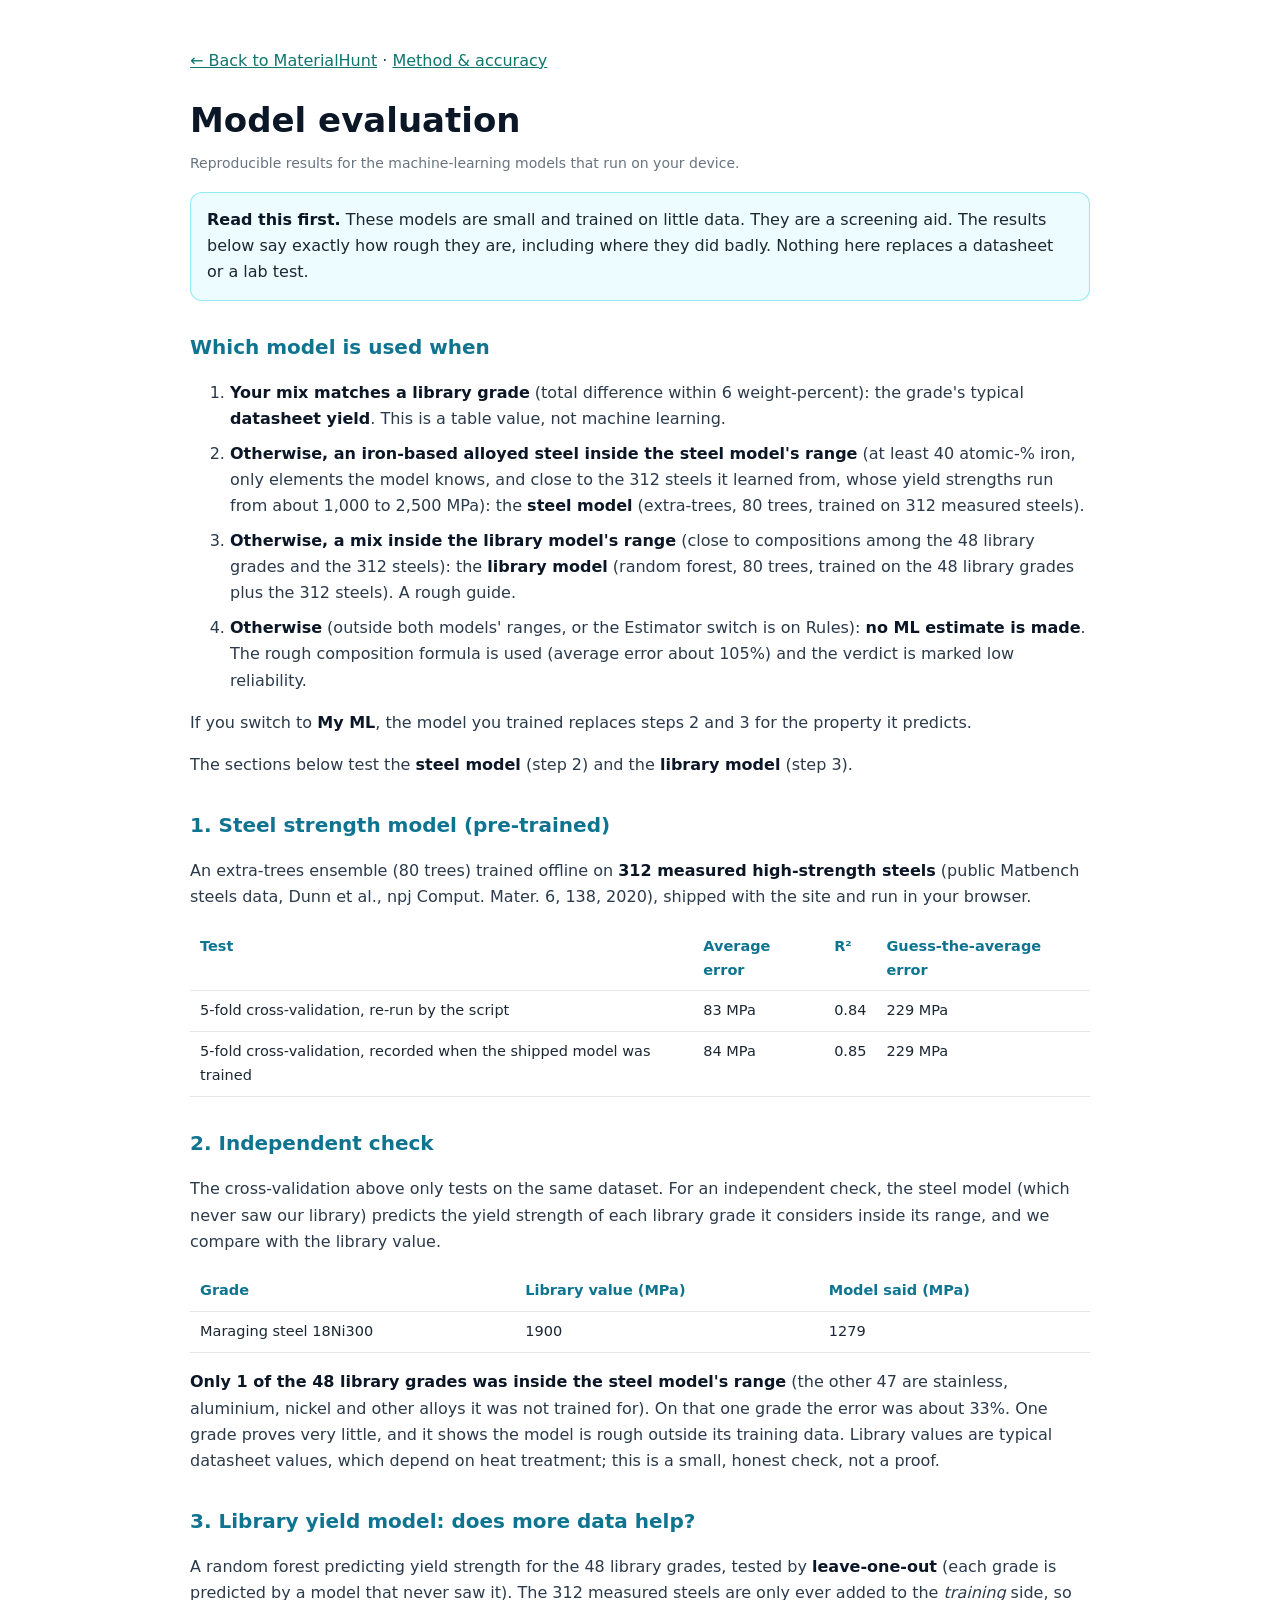
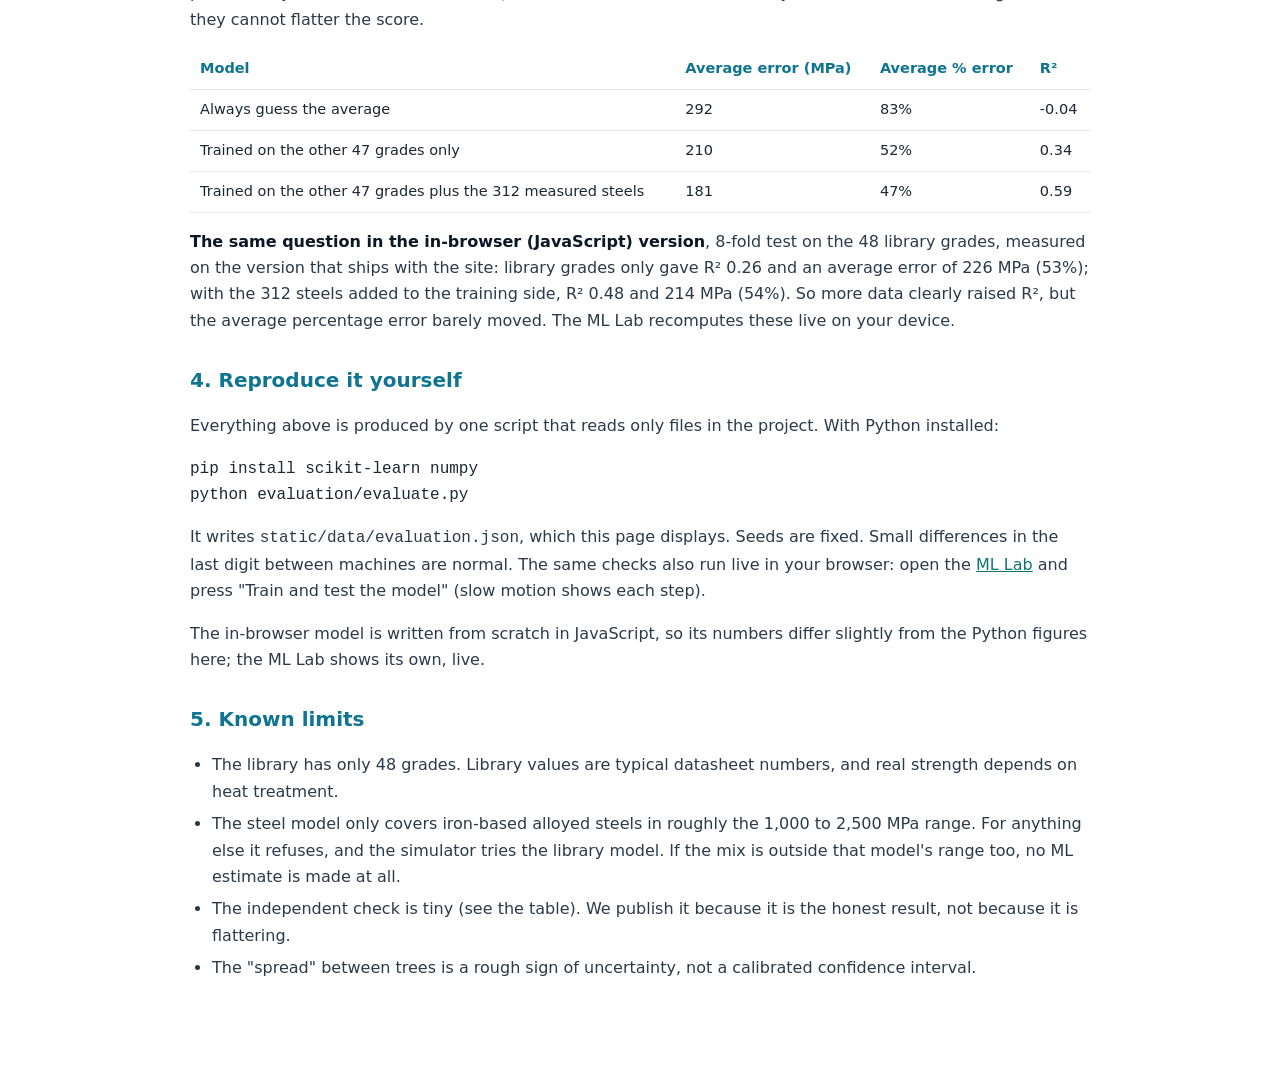
==== static/evaluation.html @ 4e7e16d3 "Models refuse outside their range, verdict shows its reliability, one model-map description everywhe" ====
<!DOCTYPE html>
<html lang="en">
<head>
  <meta charset="UTF-8" />
  <meta name="viewport" content="width=device-width, initial-scale=1.0" />
  <title>Model evaluation — MaterialHunt</title>
  <meta name="description" content="Reproducible test results for MaterialHunt's machine-learning models, including an independent check and the limits." />
  <link rel="canonical" href="https://materialhunt-2026.web.app/evaluation.html" />
  <link rel="icon" href="favicon.svg" type="image/svg+xml" />
  <link rel="stylesheet" href="legal.css" />
</head>
<body>
  <main class="legal wide">
    <p><a href="/">← Back to MaterialHunt</a> · <a href="how-it-works.html">Method &amp; accuracy</a></p>
    <h1>Model evaluation</h1>
    <p class="updated">Reproducible results for the machine-learning models that run on your device.</p>

    <div class="callout"><strong>Read this first.</strong> These models are small and trained on little data. They are a screening aid. The results below say exactly how rough they are, including where they did badly. Nothing here replaces a datasheet or a lab test.</div>

    <h2>Which model is used when</h2>
    <ol class="model-map">
      <li><strong>Your mix matches a library grade</strong> (total difference within 6 weight-percent): the grade's typical <strong>datasheet yield</strong>. This is a table value, not machine learning.</li>
      <li><strong>Otherwise, an iron-based alloyed steel inside the steel model's range</strong> (at least 40 atomic-% iron, only elements the model knows, and close to the 312 steels it learned from, whose yield strengths run from about 1,000 to 2,500 MPa): the <strong>steel model</strong> (extra-trees, 80 trees, trained on 312 measured steels).</li>
      <li><strong>Otherwise, a mix inside the library model's range</strong> (close to compositions among the 48 library grades and the 312 steels): the <strong>library model</strong> (random forest, 80 trees, trained on the 48 library grades plus the 312 steels). A rough guide.</li>
      <li><strong>Otherwise</strong> (outside both models' ranges, or the Estimator switch is on Rules): <strong>no ML estimate is made</strong>. The rough composition formula is used (average error about 105%) and the verdict is marked low reliability.</li>
    </ol>
    <p>If you switch to <strong>My ML</strong>, the model you trained replaces steps 2 and 3 for the property it predicts.</p>
    <p>The sections below test the <strong>steel model</strong> (step 2) and the <strong>library model</strong> (step 3).</p>

    <h2>1. Steel strength model (pre-trained)</h2>
    <p>An extra-trees ensemble (80 trees) trained offline on <strong>312 measured high-strength steels</strong> (public Matbench steels data, Dunn et al., npj Comput. Mater. 6, 138, 2020), shipped with the site and run in your browser.</p>
    <table id="steelTable"><thead><tr><th>Test</th><th>Average error</th><th>R²</th><th>Guess-the-average error</th></tr></thead><tbody><tr><td colspan="4">Loading…</td></tr></tbody></table>

    <h2>2. Independent check</h2>
    <p>The cross-validation above only tests on the same dataset. For an independent check, the steel model (which never saw our library) predicts the yield strength of each library grade it considers inside its range, and we compare with the library value.</p>
    <table id="indTable"><thead><tr><th>Grade</th><th>Library value (MPa)</th><th>Model said (MPa)</th></tr></thead><tbody><tr><td colspan="3">Loading…</td></tr></tbody></table>
    <p id="indNote"></p>

    <h2>3. Library yield model: does more data help?</h2>
    <p>A random forest predicting yield strength for the 48 library grades, tested by <strong>leave-one-out</strong> (each grade is predicted by a model that never saw it). The 312 measured steels are only ever added to the <em>training</em> side, so they cannot flatter the score.</p>
    <table id="libTable"><thead><tr><th>Model</th><th>Average error (MPa)</th><th>Average % error</th><th>R²</th></tr></thead><tbody><tr><td colspan="4">Loading…</td></tr></tbody></table>

    <p><strong>The same question in the in-browser (JavaScript) version</strong>, 8-fold test on the 48 library grades, measured on the version that ships with the site: library grades only gave R² 0.26 and an average error of 226 MPa (53%); with the 312 steels added to the training side, R² 0.48 and 214 MPa (54%). So more data clearly raised R², but the average percentage error barely moved. The ML Lab recomputes these live on your device.</p>

    <h2>4. Reproduce it yourself</h2>
    <p>Everything above is produced by one script that reads only files in the project. With Python installed:</p>
    <pre>pip install scikit-learn numpy
python evaluation/evaluate.py</pre>
    <p>It writes <code>static/data/evaluation.json</code>, which this page displays. Seeds are fixed. Small differences in the last digit between machines are normal. The same checks also run live in your browser: open the <a href="/" data-view-link="ml">ML Lab</a> and press "Train and test the model" (slow motion shows each step).</p>
    <p>The in-browser model is written from scratch in JavaScript, so its numbers differ slightly from the Python figures here; the ML Lab shows its own, live.</p>

    <h2>5. Known limits</h2>
    <ul>
      <li>The library has only 48 grades. Library values are typical datasheet numbers, and real strength depends on heat treatment.</li>
      <li>The steel model only covers iron-based alloyed steels in roughly the 1,000 to 2,500 MPa range. For anything else it refuses, and the simulator tries the library model. If the mix is outside that model's range too, no ML estimate is made at all.</li>
      <li>The independent check is tiny (see the table). We publish it because it is the honest result, not because it is flattering.</li>
      <li>The "spread" between trees is a rough sign of uncertainty, not a calibrated confidence interval.</li>
    </ul>
  </main>
  <script src="legal.js"></script>
  <script>
    (function () {
      var f = function (v, d) { return v === null || v === undefined ? 'n/a' : Number(v).toFixed(d === undefined ? 0 : d); };
      var esc = function (t) { return String(t).replace(/[&<>"']/g, function (c) { return { '&': '&amp;', '<': '&lt;', '>': '&gt;', '"': '&quot;', "'": '&#39;' }[c]; }); };
      fetch('data/evaluation.json').then(function (r) { return r.json(); }).then(function (d) {
        var s = d.steel_cv, sh = d.steel_cv_shipped;
        document.querySelector('#steelTable tbody').innerHTML =
          '<tr><td>5-fold cross-validation, re-run by the script</td><td>' + f(s.mae) + ' MPa</td><td>' + f(s.r2, 2) + '</td><td>' + f(s.baseline_mae) + ' MPa</td></tr>' +
          '<tr><td>5-fold cross-validation, recorded when the shipped model was trained</td><td>' + f(sh.mae) + ' MPa</td><td>' + f(sh.r2, 2) + '</td><td>' + f(sh.baseline_mae) + ' MPa</td></tr>';
        var ind = d.independent_steel_on_library;
        document.querySelector('#indTable tbody').innerHTML = ind.grades.length
          ? ind.grades.map(function (g) { return '<tr><td>' + esc(g.name) + '</td><td>' + f(g.library_yield) + '</td><td>' + f(g.predicted) + '</td></tr>'; }).join('')
          : '<tr><td colspan="3">No library grade was inside the model\'s range.</td></tr>';
        document.getElementById('indNote').innerHTML = '<strong>Only ' + ind.n_tested + ' of the ' + d.library_grades + ' library grades was inside the steel model\'s range</strong> (the other ' + ind.n_outside_range + ' are stainless, aluminium, nickel and other alloys it was not trained for). ' +
          (ind.grades.length ? 'On that one grade the error was about ' + f(ind.mape) + '%. One grade proves very little, and it shows the model is rough outside its training data. ' : '') + esc(ind.note);
        var L = d.library_loo, row = function (n, m) { return '<tr><td>' + n + '</td><td>' + f(m.mae) + '</td><td>' + f(m.mape) + '%</td><td>' + f(m.r2, 2) + '</td></tr>'; };
        document.querySelector('#libTable tbody').innerHTML = row('Always guess the average', L.guess_the_average) + row('Trained on the other 47 grades only', L.trained_on_47_grades) + row('Trained on the other 47 grades plus the 312 measured steels', L.trained_on_47_grades_plus_312_steels);
      }).catch(function () {
        document.querySelector('main').insertAdjacentHTML('beforeend', '<p><strong>The results file could not be loaded.</strong> Run the script above to generate it.</p>');
      });
    })();
  </script>
</body>
</html>
---- static/legal.css ----
:root { color-scheme: dark light; }
body { margin: 0; background: #070b14; color: #dbe5f2; font: 16px/1.65 system-ui, -apple-system, "Segoe UI", Roboto, sans-serif; }
.legal { max-width: 760px; margin: 0 auto; padding: 32px 20px 80px; }
.legal h1 { font-size: 34px; margin: 18px 0 4px; color: #fff; }
.legal h2 { font-size: 20px; margin: 30px 0 8px; color: #67e8f9; }
.legal p, .legal li { color: #c3d0e2; }
.legal ul { padding-left: 22px; }
.legal li { margin: 6px 0; }
.legal a { color: #38e8c6; }
.legal strong { color: #fff; }
.updated { opacity: .7; font-size: 14px; margin-top: 0; }
@media (prefers-color-scheme: light) {
  body { background: #fff; color: #1c2733; }
  .legal h1, .legal strong { color: #0b1626; }
  .legal h2 { color: #0e7490; }
  .legal p, .legal li { color: #2b3a4b; }
  .legal a { color: #0f766e; }
}
.legal.wide { max-width: 900px; }
.legal h3 { font-size: 17px; margin: 22px 0 6px; color: #fff; }
.legal table { width: 100%; border-collapse: collapse; margin: 10px 0 14px; font-size: 14.5px; }
.legal th, .legal td { text-align: left; padding: 8px 10px; border-bottom: 1px solid rgba(148,163,184,.25); vertical-align: top; }
.legal th { color: #67e8f9; font-weight: 600; }
.callout { border: 1px solid rgba(34,211,238,.45); background: rgba(34,211,238,.08); border-radius: 12px; padding: 14px 16px; margin: 16px 0; }
@media (max-width: 640px) { .legal table { display: block; overflow-x: auto; } }
@media (prefers-color-scheme: light) { .legal h3 { color: #0b1626; } .legal th { color: #0e7490; } }
.model-map li { margin: 8px 0; }
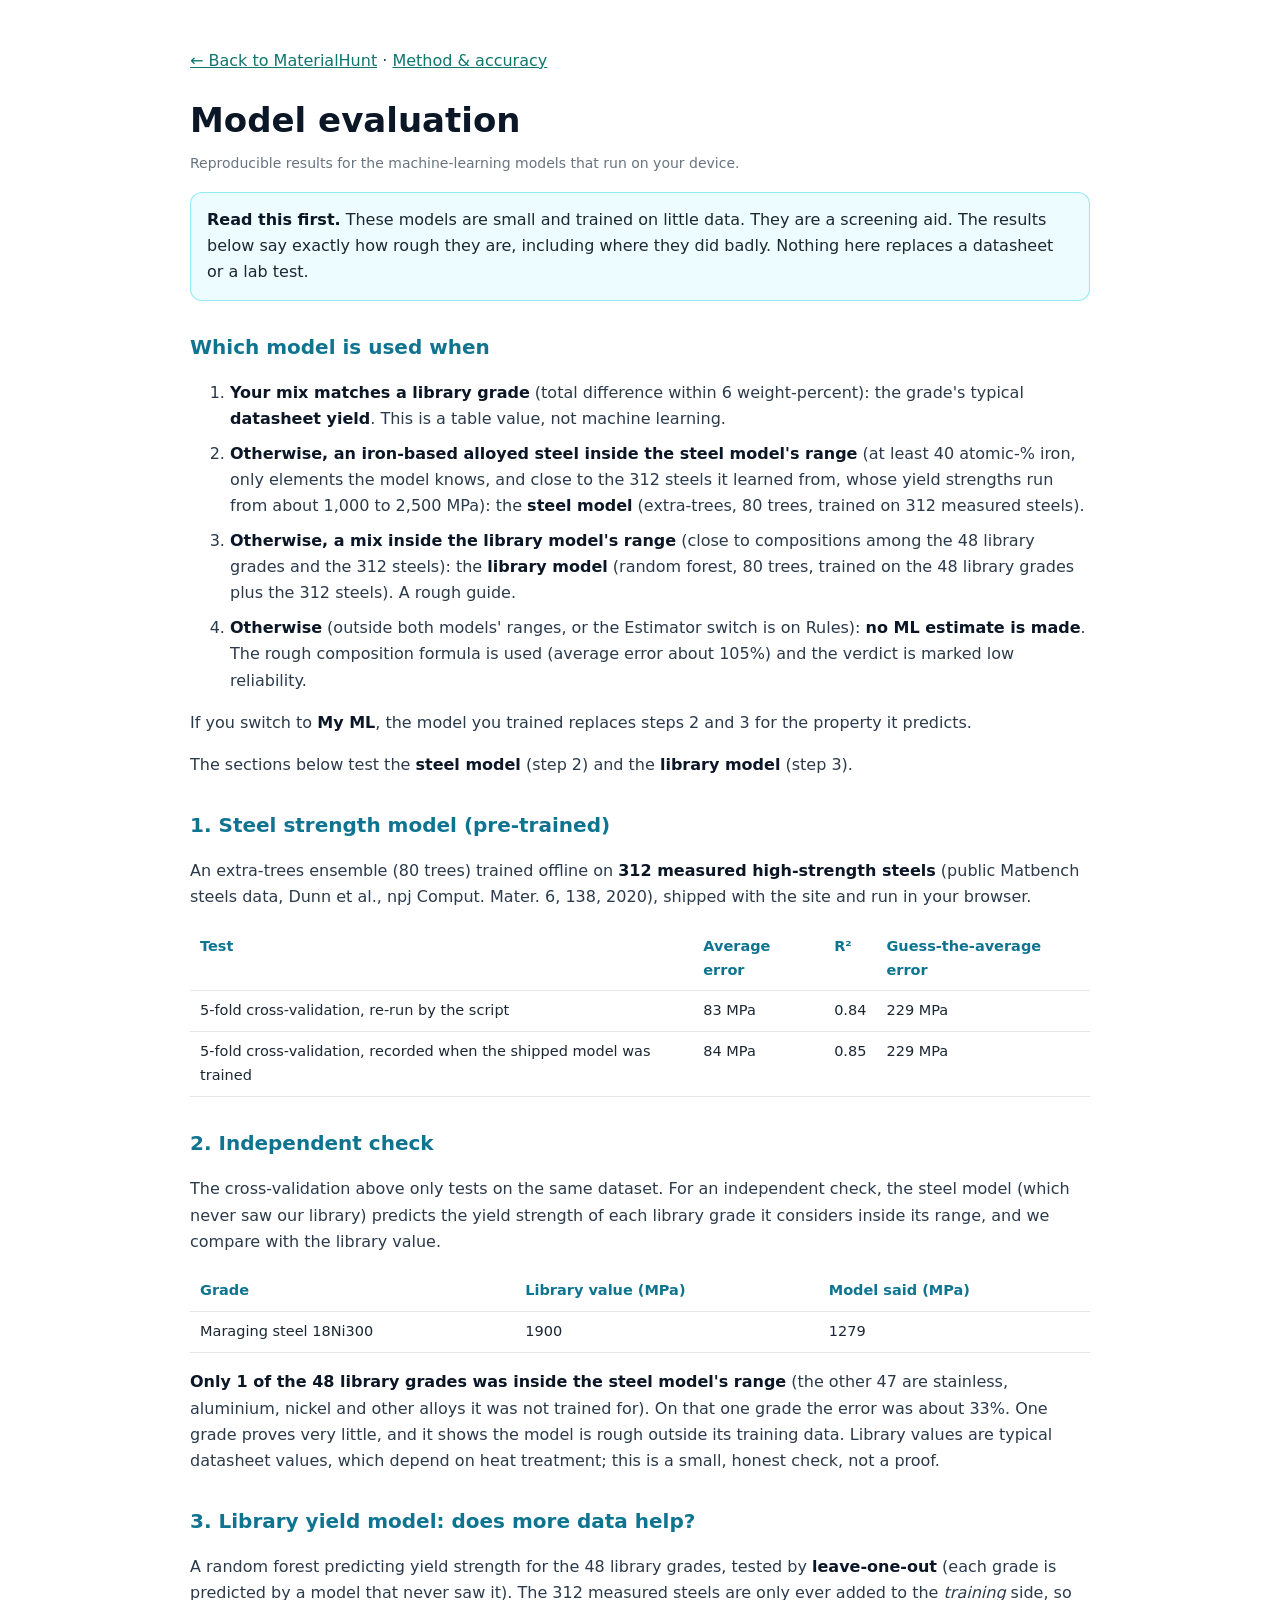
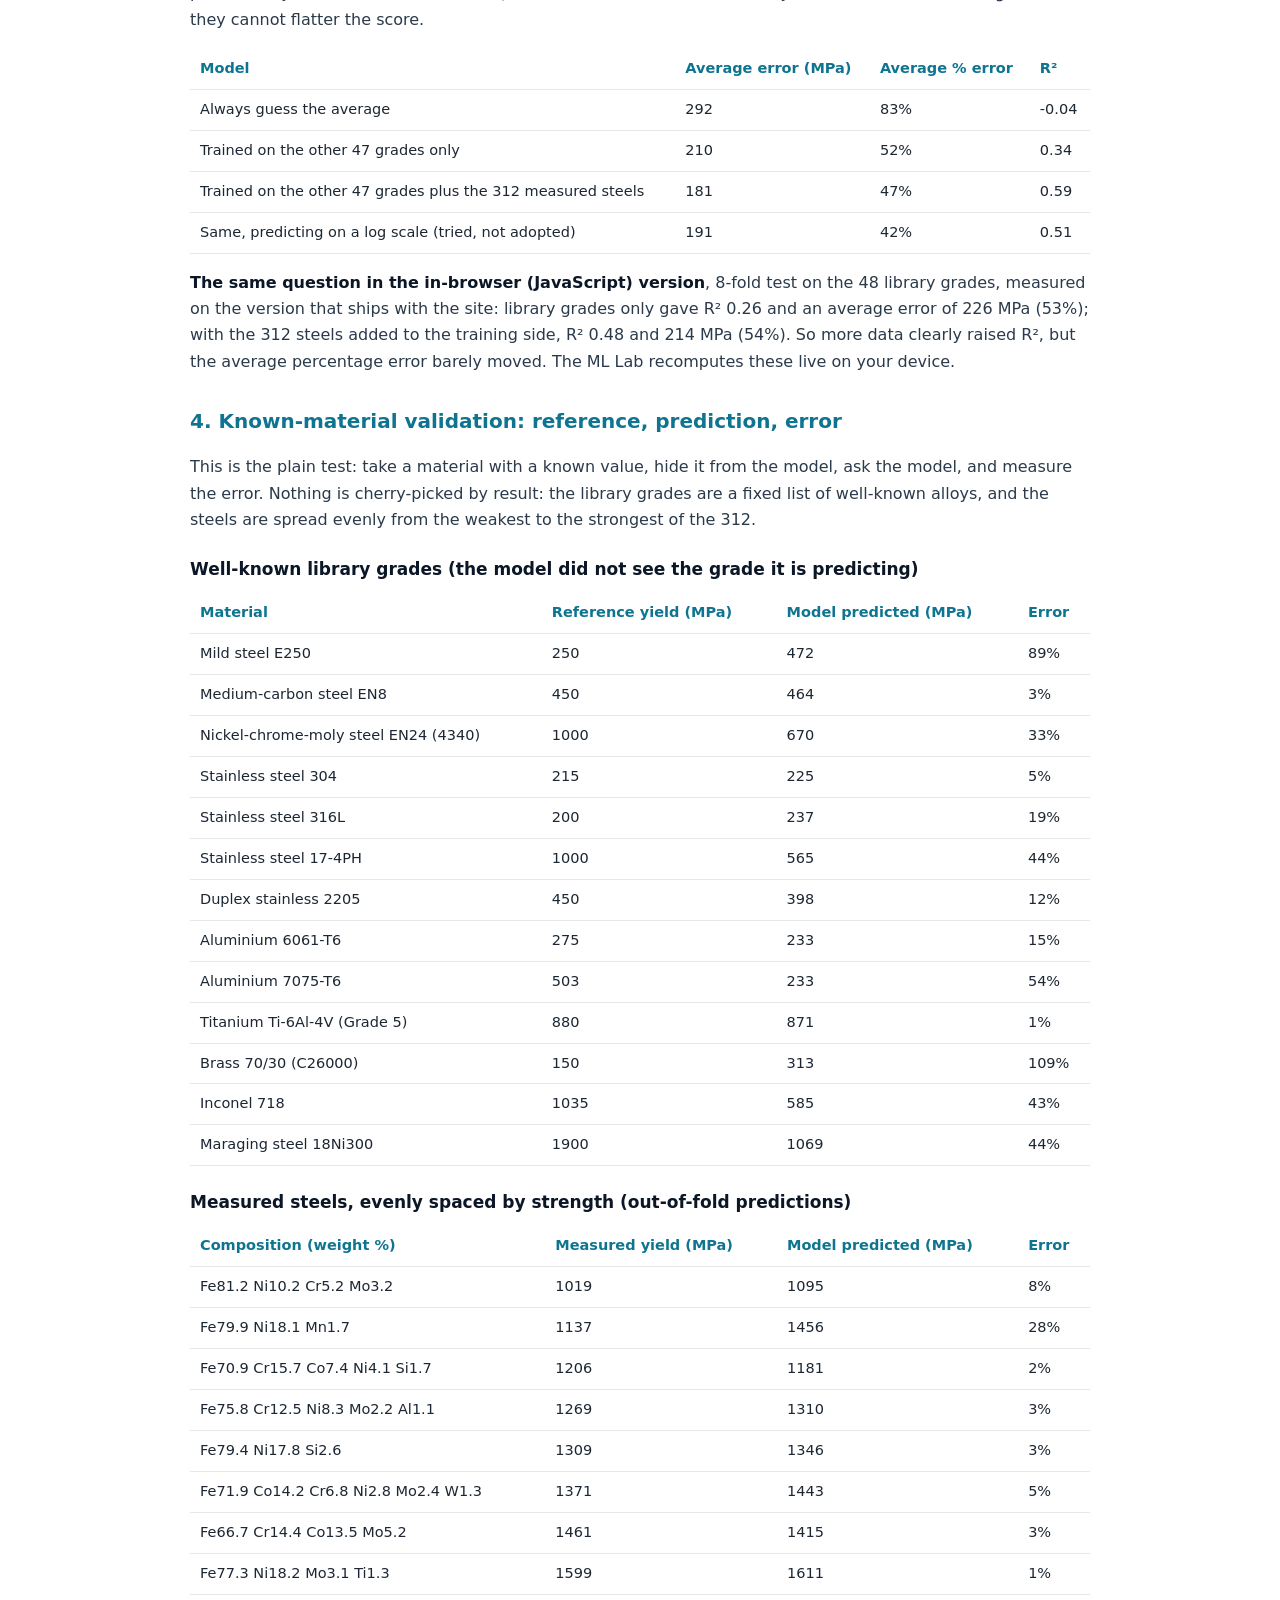
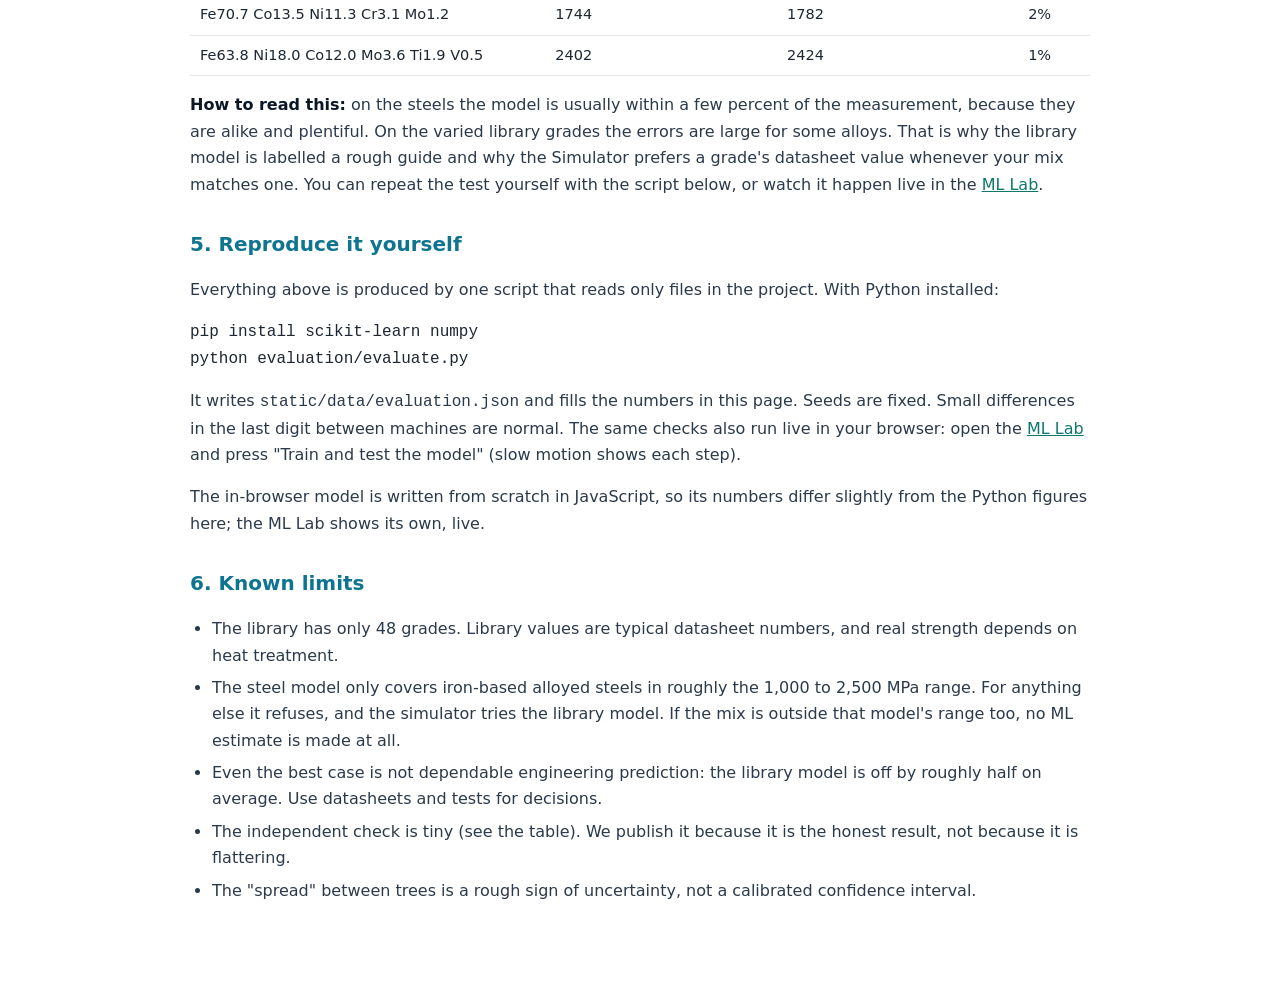
==== commit dbee27cc: "Static evaluation tables with known-material validation, no ? placeholders, machine-bracket challeng" ====
--- a/static/evaluation.html
+++ b/static/evaluation.html
@@ -29,56 +29,43 @@
 
     <h2>1. Steel strength model (pre-trained)</h2>
     <p>An extra-trees ensemble (80 trees) trained offline on <strong>312 measured high-strength steels</strong> (public Matbench steels data, Dunn et al., npj Comput. Mater. 6, 138, 2020), shipped with the site and run in your browser.</p>
-    <table id="steelTable"><thead><tr><th>Test</th><th>Average error</th><th>R²</th><th>Guess-the-average error</th></tr></thead><tbody><tr><td colspan="4">Loading…</td></tr></tbody></table>
+    <table id="steelTable"><thead><tr><th>Test</th><th>Average error</th><th>R²</th><th>Guess-the-average error</th></tr></thead><tbody><!--EVAL:steel--><tr><td>5-fold cross-validation, re-run by the script</td><td>83 MPa</td><td>0.84</td><td>229 MPa</td></tr><tr><td>5-fold cross-validation, recorded when the shipped model was trained</td><td>84 MPa</td><td>0.85</td><td>229 MPa</td></tr><!--/EVAL:steel--></tbody></table>
 
     <h2>2. Independent check</h2>
     <p>The cross-validation above only tests on the same dataset. For an independent check, the steel model (which never saw our library) predicts the yield strength of each library grade it considers inside its range, and we compare with the library value.</p>
-    <table id="indTable"><thead><tr><th>Grade</th><th>Library value (MPa)</th><th>Model said (MPa)</th></tr></thead><tbody><tr><td colspan="3">Loading…</td></tr></tbody></table>
-    <p id="indNote"></p>
+    <table id="indTable"><thead><tr><th>Grade</th><th>Library value (MPa)</th><th>Model said (MPa)</th></tr></thead><tbody><!--EVAL:ind--><tr><td>Maraging steel 18Ni300</td><td>1900</td><td>1279</td></tr><!--/EVAL:ind--></tbody></table>
+    <p><!--EVAL:indnote--><strong>Only 1 of the 48 library grades was inside the steel model's range</strong> (the other 47 are stainless, aluminium, nickel and other alloys it was not trained for). On that one grade the error was about 33%. One grade proves very little, and it shows the model is rough outside its training data. Library values are typical datasheet values, which depend on heat treatment; this is a small, honest check, not a proof.<!--/EVAL:indnote--></p>
 
     <h2>3. Library yield model: does more data help?</h2>
     <p>A random forest predicting yield strength for the 48 library grades, tested by <strong>leave-one-out</strong> (each grade is predicted by a model that never saw it). The 312 measured steels are only ever added to the <em>training</em> side, so they cannot flatter the score.</p>
-    <table id="libTable"><thead><tr><th>Model</th><th>Average error (MPa)</th><th>Average % error</th><th>R²</th></tr></thead><tbody><tr><td colspan="4">Loading…</td></tr></tbody></table>
+    <table id="libTable"><thead><tr><th>Model</th><th>Average error (MPa)</th><th>Average % error</th><th>R²</th></tr></thead><tbody><!--EVAL:lib--><tr><td>Always guess the average</td><td>292</td><td>83%</td><td>-0.04</td></tr><tr><td>Trained on the other 47 grades only</td><td>210</td><td>52%</td><td>0.34</td></tr><tr><td>Trained on the other 47 grades plus the 312 measured steels</td><td>181</td><td>47%</td><td>0.59</td></tr><tr><td>Same, predicting on a log scale (tried, not adopted)</td><td>191</td><td>42%</td><td>0.51</td></tr><!--/EVAL:lib--></tbody></table>
 
     <p><strong>The same question in the in-browser (JavaScript) version</strong>, 8-fold test on the 48 library grades, measured on the version that ships with the site: library grades only gave R² 0.26 and an average error of 226 MPa (53%); with the 312 steels added to the training side, R² 0.48 and 214 MPa (54%). So more data clearly raised R², but the average percentage error barely moved. The ML Lab recomputes these live on your device.</p>
 
-    <h2>4. Reproduce it yourself</h2>
+    <h2>4. Known-material validation: reference, prediction, error</h2>
+    <p>This is the plain test: take a material with a known value, hide it from the model, ask the model, and measure the error. Nothing is cherry-picked by result: the library grades are a fixed list of well-known alloys, and the steels are spread evenly from the weakest to the strongest of the 312.</p>
+    <h3>Well-known library grades (the model did not see the grade it is predicting)</h3>
+    <table><thead><tr><th>Material</th><th>Reference yield (MPa)</th><th>Model predicted (MPa)</th><th>Error</th></tr></thead><tbody><!--EVAL:vlib--><tr><td>Mild steel E250</td><td>250</td><td>472</td><td>89%</td></tr><tr><td>Medium-carbon steel EN8</td><td>450</td><td>464</td><td>3%</td></tr><tr><td>Nickel-chrome-moly steel EN24 (4340)</td><td>1000</td><td>670</td><td>33%</td></tr><tr><td>Stainless steel 304</td><td>215</td><td>225</td><td>5%</td></tr><tr><td>Stainless steel 316L</td><td>200</td><td>237</td><td>19%</td></tr><tr><td>Stainless steel 17-4PH</td><td>1000</td><td>565</td><td>44%</td></tr><tr><td>Duplex stainless 2205</td><td>450</td><td>398</td><td>12%</td></tr><tr><td>Aluminium 6061-T6</td><td>275</td><td>233</td><td>15%</td></tr><tr><td>Aluminium 7075-T6</td><td>503</td><td>233</td><td>54%</td></tr><tr><td>Titanium Ti-6Al-4V (Grade 5)</td><td>880</td><td>871</td><td>1%</td></tr><tr><td>Brass 70/30 (C26000)</td><td>150</td><td>313</td><td>109%</td></tr><tr><td>Inconel 718</td><td>1035</td><td>585</td><td>43%</td></tr><tr><td>Maraging steel 18Ni300</td><td>1900</td><td>1069</td><td>44%</td></tr><!--/EVAL:vlib--></tbody></table>
+    <h3>Measured steels, evenly spaced by strength (out-of-fold predictions)</h3>
+    <table><thead><tr><th>Composition (weight %)</th><th>Measured yield (MPa)</th><th>Model predicted (MPa)</th><th>Error</th></tr></thead><tbody><!--EVAL:vsteel--><tr><td>Fe81.2 Ni10.2 Cr5.2 Mo3.2</td><td>1019</td><td>1095</td><td>8%</td></tr><tr><td>Fe79.9 Ni18.1 Mn1.7</td><td>1137</td><td>1456</td><td>28%</td></tr><tr><td>Fe70.9 Cr15.7 Co7.4 Ni4.1 Si1.7</td><td>1206</td><td>1181</td><td>2%</td></tr><tr><td>Fe75.8 Cr12.5 Ni8.3 Mo2.2 Al1.1</td><td>1269</td><td>1310</td><td>3%</td></tr><tr><td>Fe79.4 Ni17.8 Si2.6</td><td>1309</td><td>1346</td><td>3%</td></tr><tr><td>Fe71.9 Co14.2 Cr6.8 Ni2.8 Mo2.4 W1.3</td><td>1371</td><td>1443</td><td>5%</td></tr><tr><td>Fe66.7 Cr14.4 Co13.5 Mo5.2</td><td>1461</td><td>1415</td><td>3%</td></tr><tr><td>Fe77.3 Ni18.2 Mo3.1 Ti1.3</td><td>1599</td><td>1611</td><td>1%</td></tr><tr><td>Fe70.7 Co13.5 Ni11.3 Cr3.1 Mo1.2</td><td>1744</td><td>1782</td><td>2%</td></tr><tr><td>Fe63.8 Ni18.0 Co12.0 Mo3.6 Ti1.9 V0.5</td><td>2402</td><td>2424</td><td>1%</td></tr><!--/EVAL:vsteel--></tbody></table>
+    <p><strong>How to read this:</strong> on the steels the model is usually within a few percent of the measurement, because they are alike and plentiful. On the varied library grades the errors are large for some alloys. That is why the library model is labelled a rough guide and why the Simulator prefers a grade's datasheet value whenever your mix matches one. You can repeat the test yourself with the script below, or watch it happen live in the <a href="/" data-view-link="ml">ML Lab</a>.</p>
+
+    <h2>5. Reproduce it yourself</h2>
     <p>Everything above is produced by one script that reads only files in the project. With Python installed:</p>
     <pre>pip install scikit-learn numpy
 python evaluation/evaluate.py</pre>
-    <p>It writes <code>static/data/evaluation.json</code>, which this page displays. Seeds are fixed. Small differences in the last digit between machines are normal. The same checks also run live in your browser: open the <a href="/" data-view-link="ml">ML Lab</a> and press "Train and test the model" (slow motion shows each step).</p>
+    <p>It writes <code>static/data/evaluation.json</code> and fills the numbers in this page. Seeds are fixed. Small differences in the last digit between machines are normal. The same checks also run live in your browser: open the <a href="/" data-view-link="ml">ML Lab</a> and press "Train and test the model" (slow motion shows each step).</p>
     <p>The in-browser model is written from scratch in JavaScript, so its numbers differ slightly from the Python figures here; the ML Lab shows its own, live.</p>
 
-    <h2>5. Known limits</h2>
+    <h2>6. Known limits</h2>
     <ul>
       <li>The library has only 48 grades. Library values are typical datasheet numbers, and real strength depends on heat treatment.</li>
       <li>The steel model only covers iron-based alloyed steels in roughly the 1,000 to 2,500 MPa range. For anything else it refuses, and the simulator tries the library model. If the mix is outside that model's range too, no ML estimate is made at all.</li>
+      <li>Even the best case is not dependable engineering prediction: the library model is off by roughly half on average. Use datasheets and tests for decisions.</li>
       <li>The independent check is tiny (see the table). We publish it because it is the honest result, not because it is flattering.</li>
       <li>The "spread" between trees is a rough sign of uncertainty, not a calibrated confidence interval.</li>
     </ul>
   </main>
   <script src="legal.js"></script>
-  <script>
-    (function () {
-      var f = function (v, d) { return v === null || v === undefined ? 'n/a' : Number(v).toFixed(d === undefined ? 0 : d); };
-      var esc = function (t) { return String(t).replace(/[&<>"']/g, function (c) { return { '&': '&amp;', '<': '&lt;', '>': '&gt;', '"': '&quot;', "'": '&#39;' }[c]; }); };
-      fetch('data/evaluation.json').then(function (r) { return r.json(); }).then(function (d) {
-        var s = d.steel_cv, sh = d.steel_cv_shipped;
-        document.querySelector('#steelTable tbody').innerHTML =
-          '<tr><td>5-fold cross-validation, re-run by the script</td><td>' + f(s.mae) + ' MPa</td><td>' + f(s.r2, 2) + '</td><td>' + f(s.baseline_mae) + ' MPa</td></tr>' +
-          '<tr><td>5-fold cross-validation, recorded when the shipped model was trained</td><td>' + f(sh.mae) + ' MPa</td><td>' + f(sh.r2, 2) + '</td><td>' + f(sh.baseline_mae) + ' MPa</td></tr>';
-        var ind = d.independent_steel_on_library;
-        document.querySelector('#indTable tbody').innerHTML = ind.grades.length
-          ? ind.grades.map(function (g) { return '<tr><td>' + esc(g.name) + '</td><td>' + f(g.library_yield) + '</td><td>' + f(g.predicted) + '</td></tr>'; }).join('')
-          : '<tr><td colspan="3">No library grade was inside the model\'s range.</td></tr>';
-        document.getElementById('indNote').innerHTML = '<strong>Only ' + ind.n_tested + ' of the ' + d.library_grades + ' library grades was inside the steel model\'s range</strong> (the other ' + ind.n_outside_range + ' are stainless, aluminium, nickel and other alloys it was not trained for). ' +
-          (ind.grades.length ? 'On that one grade the error was about ' + f(ind.mape) + '%. One grade proves very little, and it shows the model is rough outside its training data. ' : '') + esc(ind.note);
-        var L = d.library_loo, row = function (n, m) { return '<tr><td>' + n + '</td><td>' + f(m.mae) + '</td><td>' + f(m.mape) + '%</td><td>' + f(m.r2, 2) + '</td></tr>'; };
-        document.querySelector('#libTable tbody').innerHTML = row('Always guess the average', L.guess_the_average) + row('Trained on the other 47 grades only', L.trained_on_47_grades) + row('Trained on the other 47 grades plus the 312 measured steels', L.trained_on_47_grades_plus_312_steels);
-      }).catch(function () {
-        document.querySelector('main').insertAdjacentHTML('beforeend', '<p><strong>The results file could not be loaded.</strong> Run the script above to generate it.</p>');
-      });
-    })();
-  </script>
 </body>
 </html>
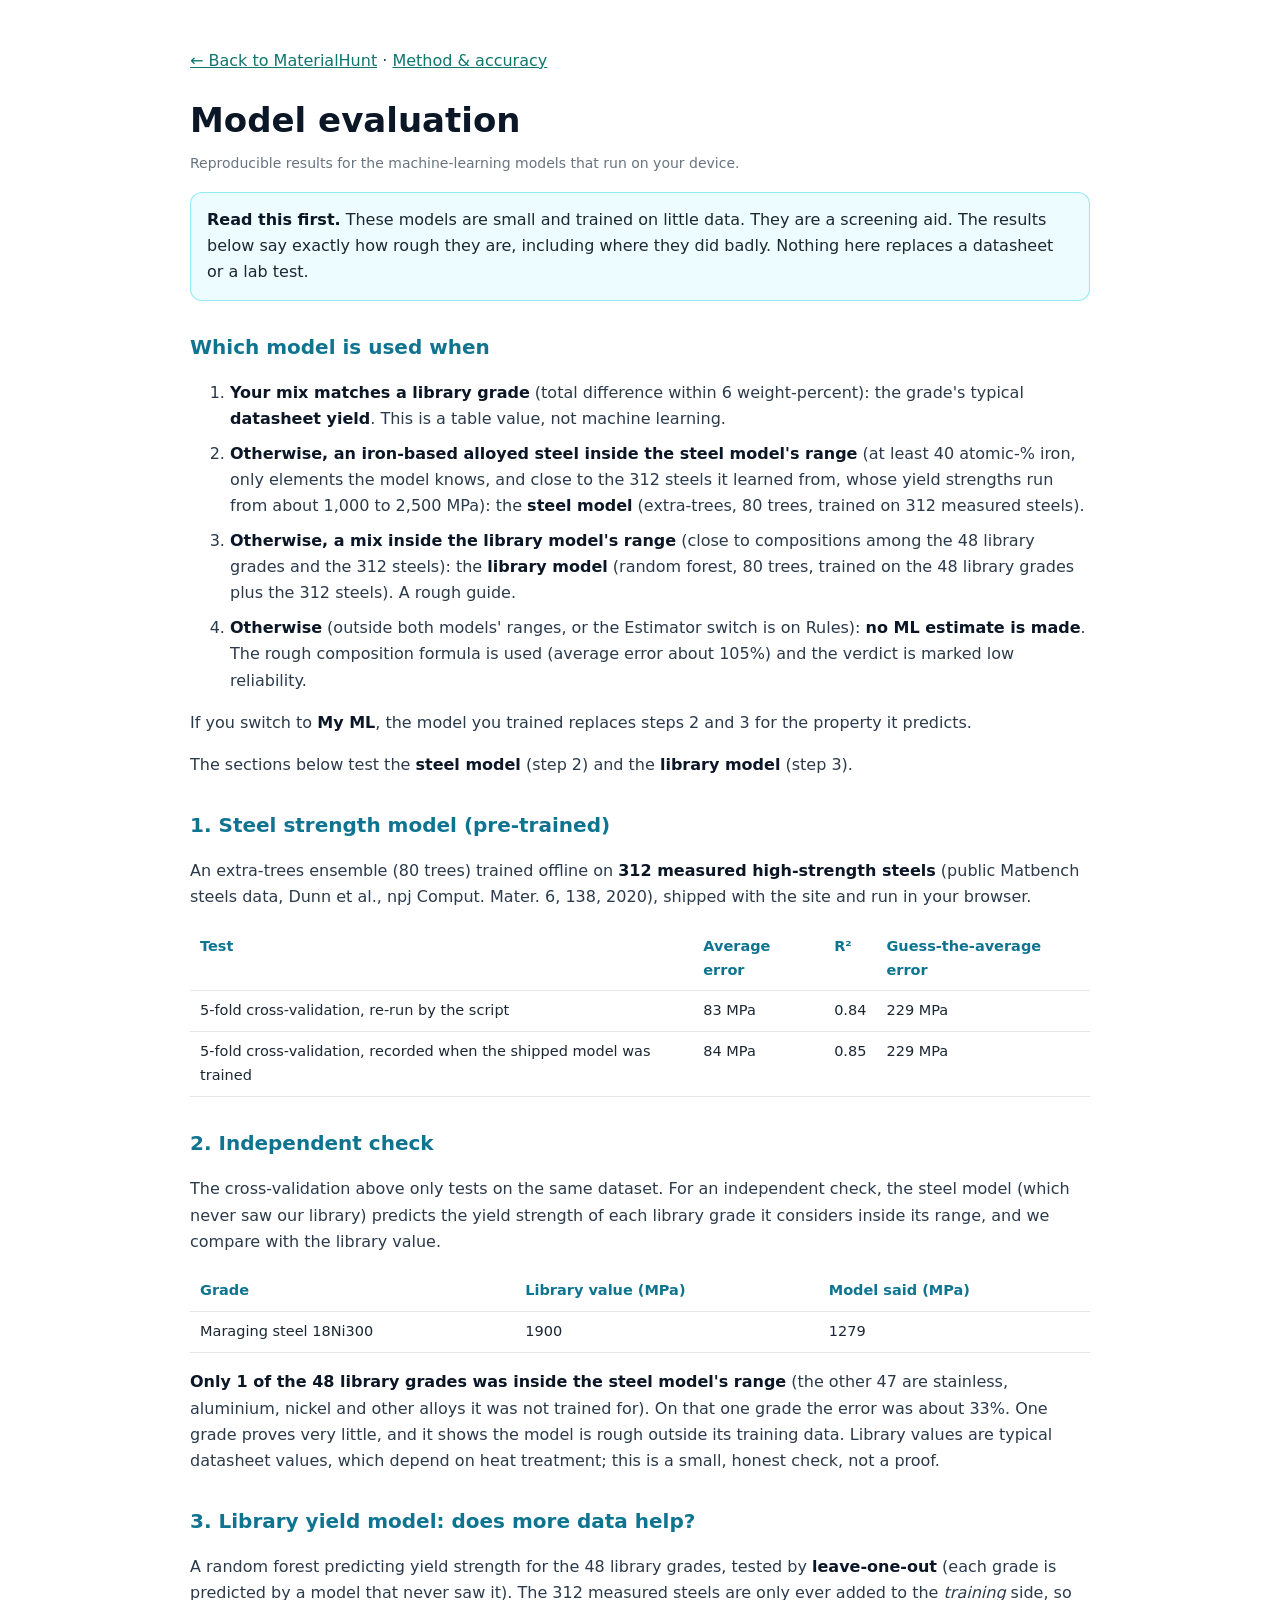
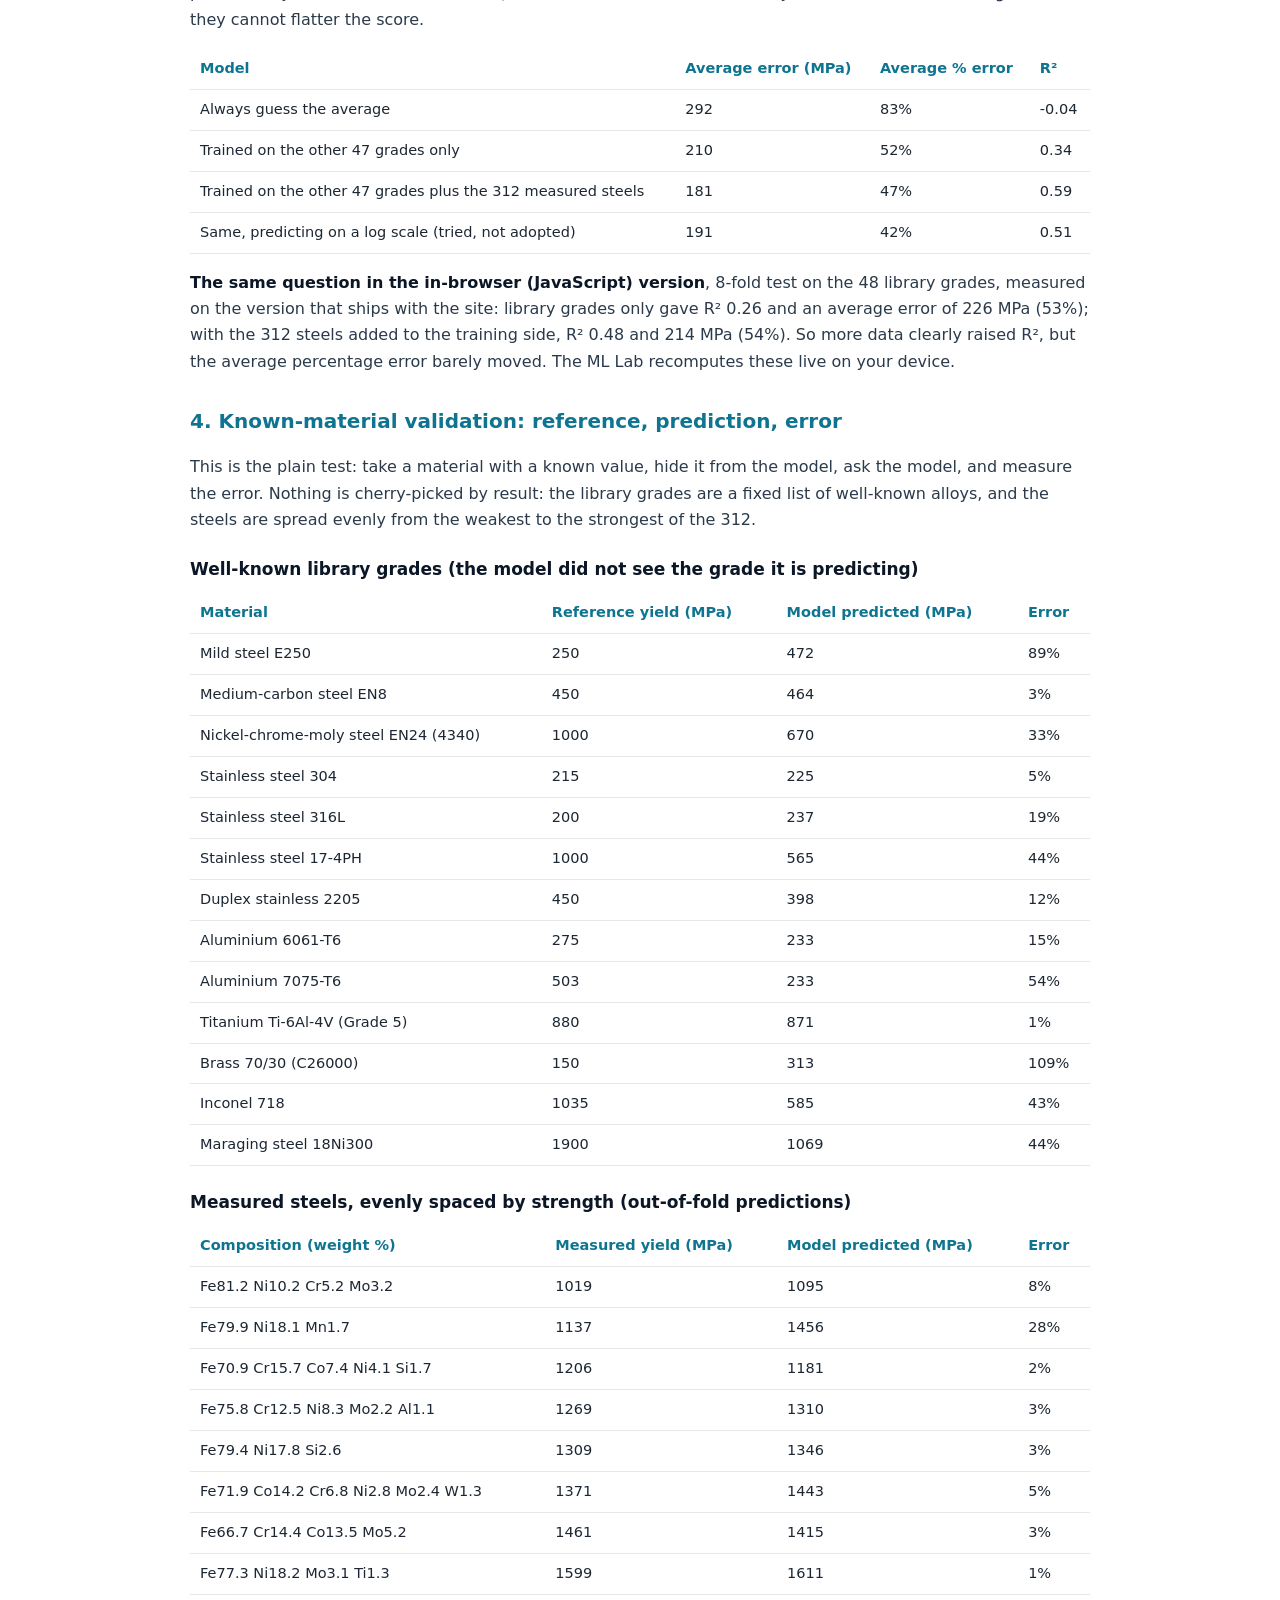
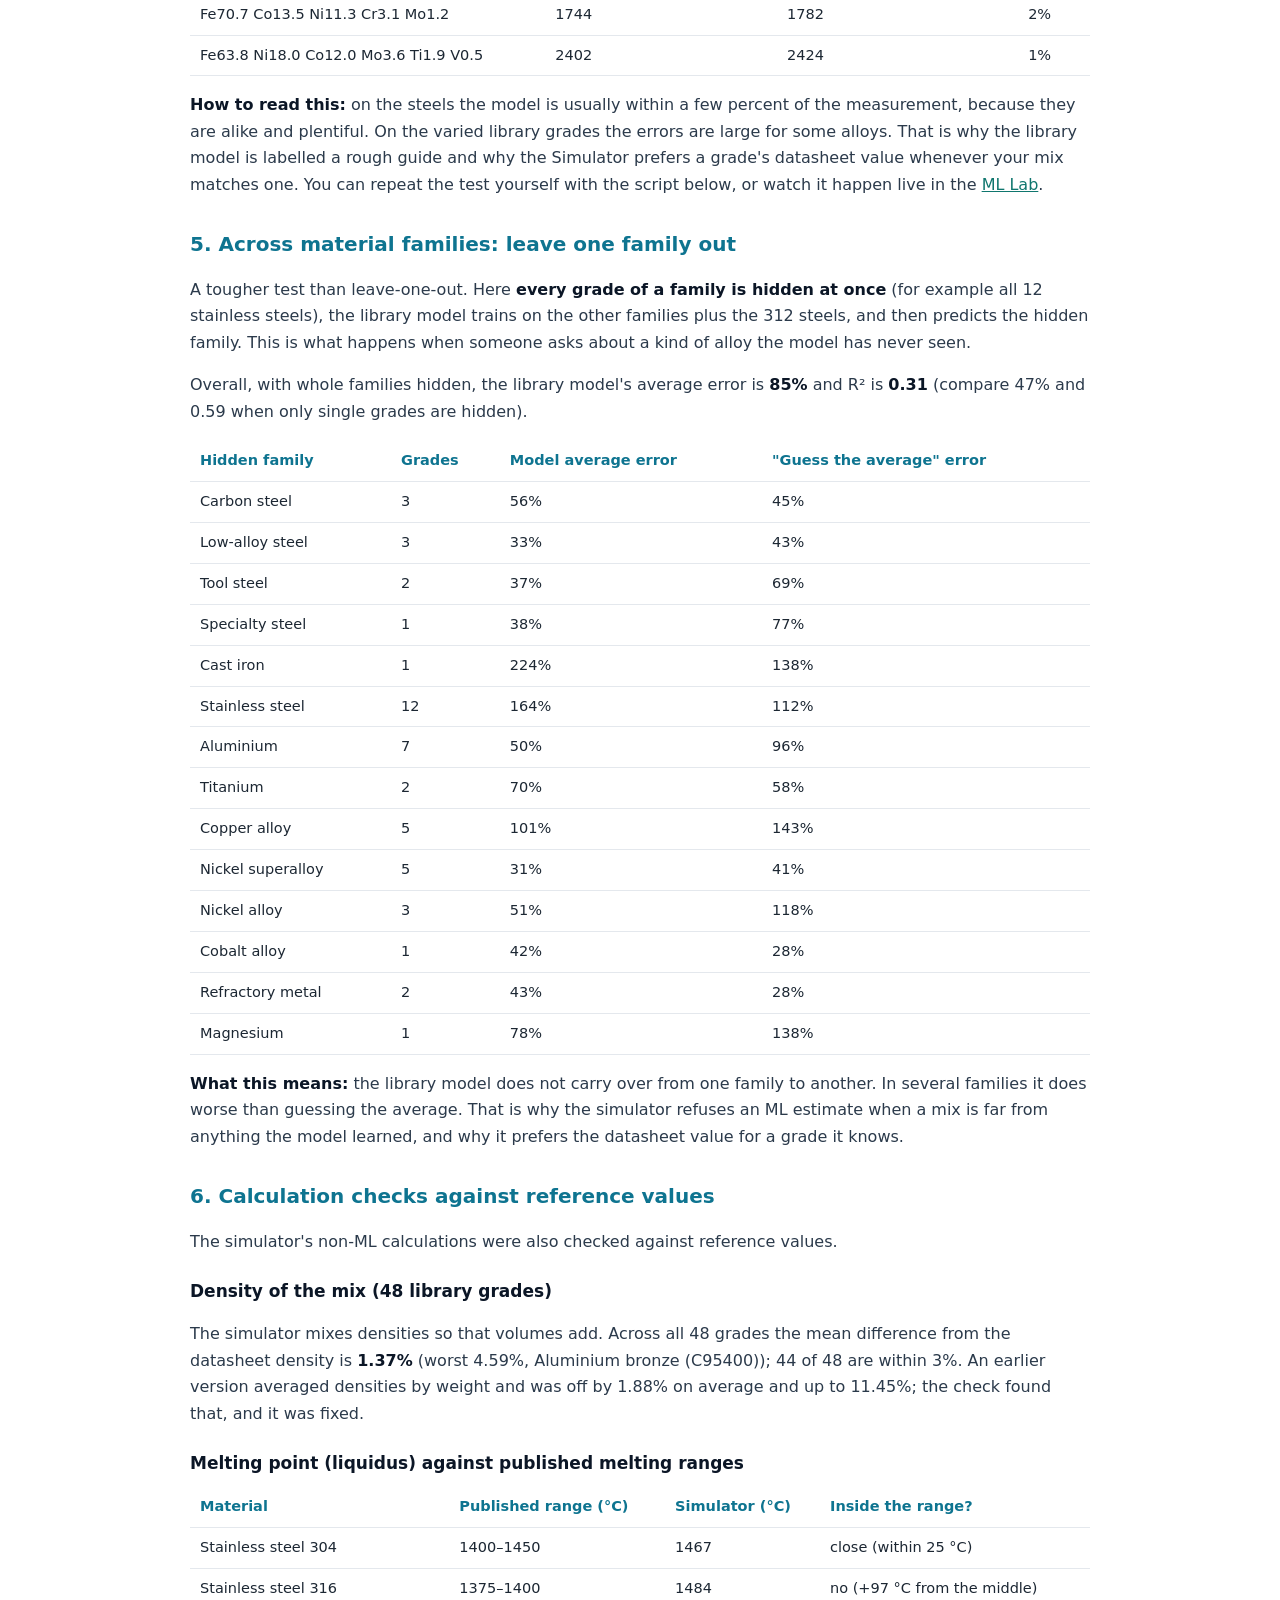
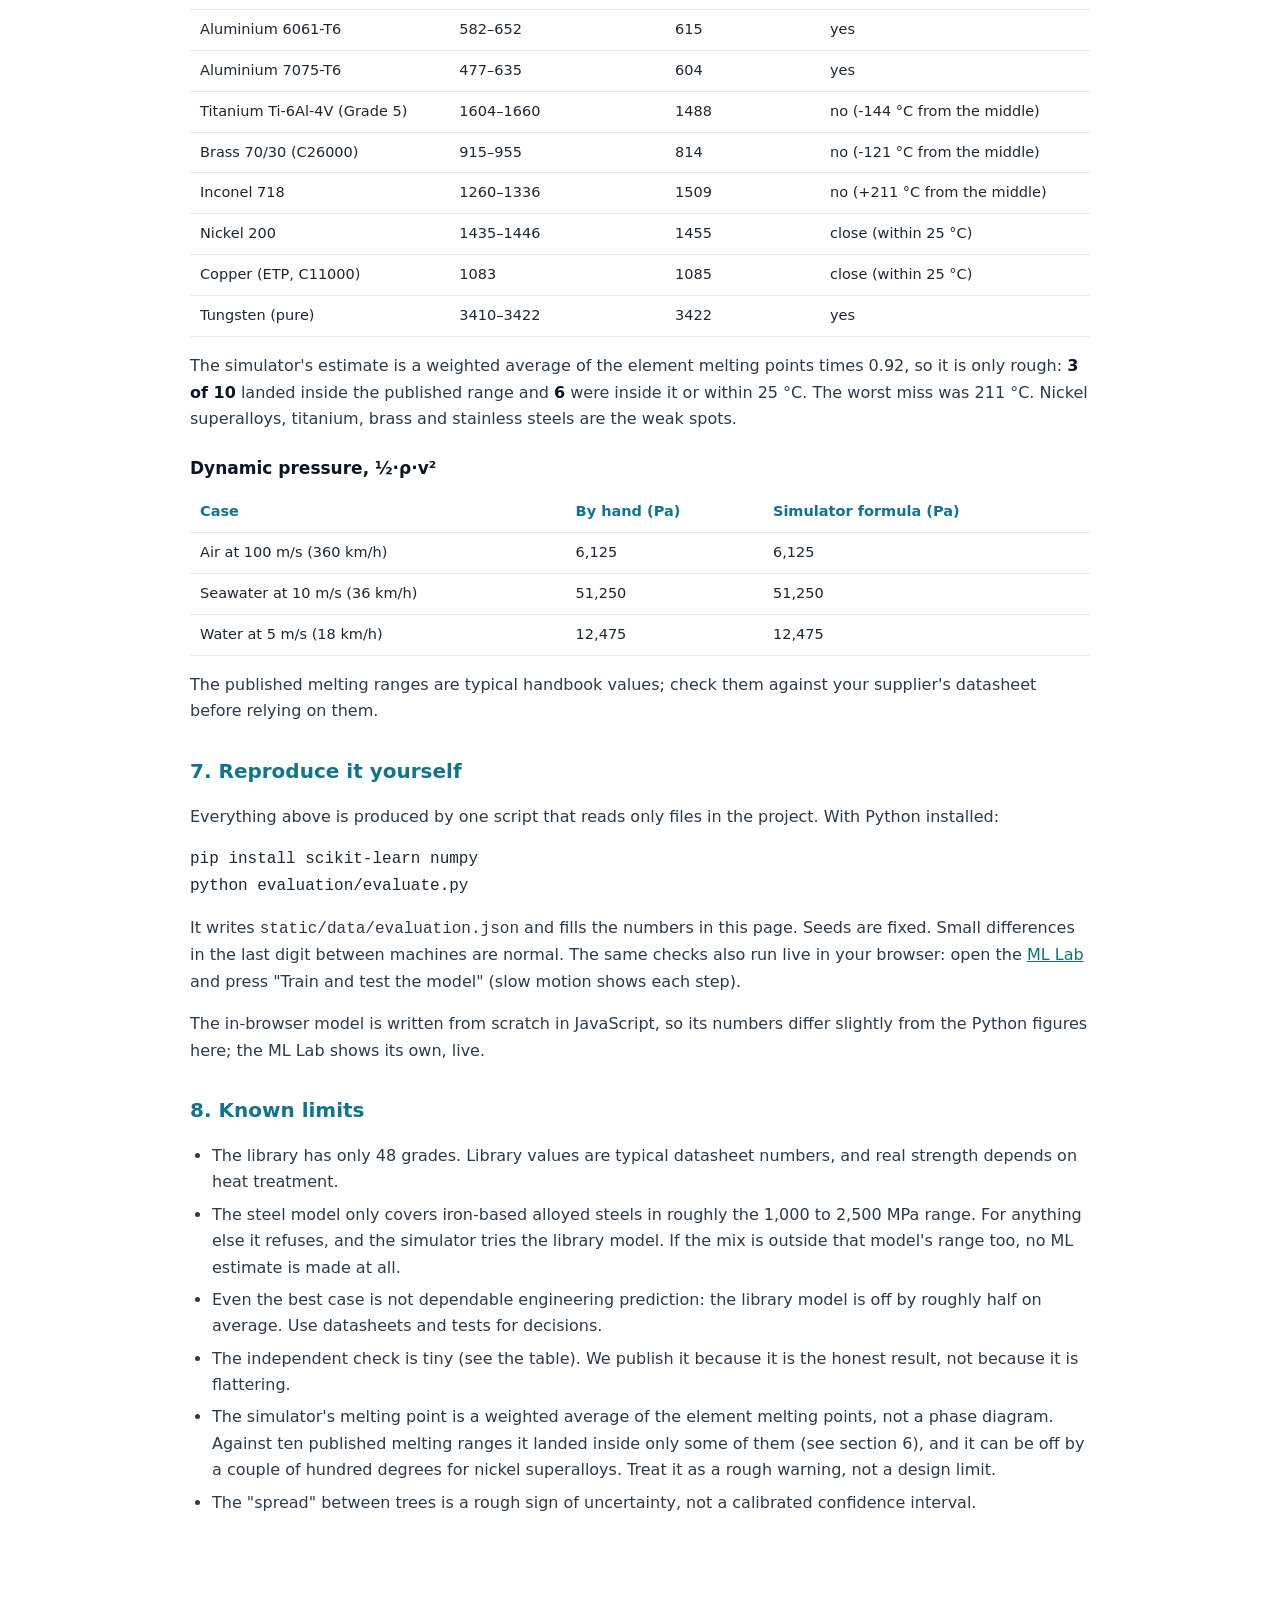
==== commit 7e8b2a0d: "Calculation checks against reference values, family-holdout validation, volume-correct density mixin" ====
--- a/static/evaluation.html
+++ b/static/evaluation.html
@@ -50,19 +50,37 @@
     <table><thead><tr><th>Composition (weight %)</th><th>Measured yield (MPa)</th><th>Model predicted (MPa)</th><th>Error</th></tr></thead><tbody><!--EVAL:vsteel--><tr><td>Fe81.2 Ni10.2 Cr5.2 Mo3.2</td><td>1019</td><td>1095</td><td>8%</td></tr><tr><td>Fe79.9 Ni18.1 Mn1.7</td><td>1137</td><td>1456</td><td>28%</td></tr><tr><td>Fe70.9 Cr15.7 Co7.4 Ni4.1 Si1.7</td><td>1206</td><td>1181</td><td>2%</td></tr><tr><td>Fe75.8 Cr12.5 Ni8.3 Mo2.2 Al1.1</td><td>1269</td><td>1310</td><td>3%</td></tr><tr><td>Fe79.4 Ni17.8 Si2.6</td><td>1309</td><td>1346</td><td>3%</td></tr><tr><td>Fe71.9 Co14.2 Cr6.8 Ni2.8 Mo2.4 W1.3</td><td>1371</td><td>1443</td><td>5%</td></tr><tr><td>Fe66.7 Cr14.4 Co13.5 Mo5.2</td><td>1461</td><td>1415</td><td>3%</td></tr><tr><td>Fe77.3 Ni18.2 Mo3.1 Ti1.3</td><td>1599</td><td>1611</td><td>1%</td></tr><tr><td>Fe70.7 Co13.5 Ni11.3 Cr3.1 Mo1.2</td><td>1744</td><td>1782</td><td>2%</td></tr><tr><td>Fe63.8 Ni18.0 Co12.0 Mo3.6 Ti1.9 V0.5</td><td>2402</td><td>2424</td><td>1%</td></tr><!--/EVAL:vsteel--></tbody></table>
     <p><strong>How to read this:</strong> on the steels the model is usually within a few percent of the measurement, because they are alike and plentiful. On the varied library grades the errors are large for some alloys. That is why the library model is labelled a rough guide and why the Simulator prefers a grade's datasheet value whenever your mix matches one. You can repeat the test yourself with the script below, or watch it happen live in the <a href="/" data-view-link="ml">ML Lab</a>.</p>
 
-    <h2>5. Reproduce it yourself</h2>
+    <h2>5. Across material families: leave one family out</h2>
+    <p>A tougher test than leave-one-out. Here <strong>every grade of a family is hidden at once</strong> (for example all 12 stainless steels), the library model trains on the other families plus the 312 steels, and then predicts the hidden family. This is what happens when someone asks about a kind of alloy the model has never seen.</p>
+    <p><!--EVAL:famsum-->Overall, with whole families hidden, the library model's average error is <strong>85%</strong> and R² is <strong>0.31</strong> (compare 47% and 0.59 when only single grades are hidden).<!--/EVAL:famsum--></p>
+    <table><thead><tr><th>Hidden family</th><th>Grades</th><th>Model average error</th><th>"Guess the average" error</th></tr></thead><tbody><!--EVAL:fam--><tr><td>Carbon steel</td><td>3</td><td>56%</td><td>45%</td></tr><tr><td>Low-alloy steel</td><td>3</td><td>33%</td><td>43%</td></tr><tr><td>Tool steel</td><td>2</td><td>37%</td><td>69%</td></tr><tr><td>Specialty steel</td><td>1</td><td>38%</td><td>77%</td></tr><tr><td>Cast iron</td><td>1</td><td>224%</td><td>138%</td></tr><tr><td>Stainless steel</td><td>12</td><td>164%</td><td>112%</td></tr><tr><td>Aluminium</td><td>7</td><td>50%</td><td>96%</td></tr><tr><td>Titanium</td><td>2</td><td>70%</td><td>58%</td></tr><tr><td>Copper alloy</td><td>5</td><td>101%</td><td>143%</td></tr><tr><td>Nickel superalloy</td><td>5</td><td>31%</td><td>41%</td></tr><tr><td>Nickel alloy</td><td>3</td><td>51%</td><td>118%</td></tr><tr><td>Cobalt alloy</td><td>1</td><td>42%</td><td>28%</td></tr><tr><td>Refractory metal</td><td>2</td><td>43%</td><td>28%</td></tr><tr><td>Magnesium</td><td>1</td><td>78%</td><td>138%</td></tr><!--/EVAL:fam--></tbody></table>
+    <p><strong>What this means:</strong> the library model does not carry over from one family to another. In several families it does worse than guessing the average. That is why the simulator refuses an ML estimate when a mix is far from anything the model learned, and why it prefers the datasheet value for a grade it knows.</p>
+
+    <h2>6. Calculation checks against reference values</h2>
+    <p>The simulator's non-ML calculations were also checked against reference values.</p>
+    <h3>Density of the mix (48 library grades)</h3>
+    <p><!--EVAL:dens-->The simulator mixes densities so that volumes add. Across all 48 grades the mean difference from the datasheet density is <strong>1.37%</strong> (worst 4.59%, Aluminium bronze (C95400)); 44 of 48 are within 3%. An earlier version averaged densities by weight and was off by 1.88% on average and up to 11.45%; the check found that, and it was fixed.<!--/EVAL:dens--></p>
+    <h3>Melting point (liquidus) against published melting ranges</h3>
+    <table><thead><tr><th>Material</th><th>Published range (°C)</th><th>Simulator (°C)</th><th>Inside the range?</th></tr></thead><tbody><!--EVAL:liq--><tr><td>Stainless steel 304</td><td>1400–1450</td><td>1467</td><td>close (within 25 °C)</td></tr><tr><td>Stainless steel 316</td><td>1375–1400</td><td>1484</td><td>no (+97 °C from the middle)</td></tr><tr><td>Aluminium 6061-T6</td><td>582–652</td><td>615</td><td>yes</td></tr><tr><td>Aluminium 7075-T6</td><td>477–635</td><td>604</td><td>yes</td></tr><tr><td>Titanium Ti-6Al-4V (Grade 5)</td><td>1604–1660</td><td>1488</td><td>no (-144 °C from the middle)</td></tr><tr><td>Brass 70/30 (C26000)</td><td>915–955</td><td>814</td><td>no (-121 °C from the middle)</td></tr><tr><td>Inconel 718</td><td>1260–1336</td><td>1509</td><td>no (+211 °C from the middle)</td></tr><tr><td>Nickel 200</td><td>1435–1446</td><td>1455</td><td>close (within 25 °C)</td></tr><tr><td>Copper (ETP, C11000)</td><td>1083</td><td>1085</td><td>close (within 25 °C)</td></tr><tr><td>Tungsten (pure)</td><td>3410–3422</td><td>3422</td><td>yes</td></tr><!--/EVAL:liq--></tbody></table>
+    <p><!--EVAL:liqnote-->The simulator's estimate is a weighted average of the element melting points times 0.92, so it is only rough: <strong>3 of 10</strong> landed inside the published range and <strong>6</strong> were inside it or within 25 °C. The worst miss was 211 °C. Nickel superalloys, titanium, brass and stainless steels are the weak spots.<!--/EVAL:liqnote--></p>
+    <h3>Dynamic pressure, ½·ρ·v²</h3>
+    <table><thead><tr><th>Case</th><th>By hand (Pa)</th><th>Simulator formula (Pa)</th></tr></thead><tbody><!--EVAL:pres--><tr><td>Air at 100 m/s (360 km/h)</td><td>6,125</td><td>6,125</td></tr><tr><td>Seawater at 10 m/s (36 km/h)</td><td>51,250</td><td>51,250</td></tr><tr><td>Water at 5 m/s (18 km/h)</td><td>12,475</td><td>12,475</td></tr><!--/EVAL:pres--></tbody></table>
+    <p>The published melting ranges are typical handbook values; check them against your supplier's datasheet before relying on them.</p>
+
+    <h2>7. Reproduce it yourself</h2>
     <p>Everything above is produced by one script that reads only files in the project. With Python installed:</p>
     <pre>pip install scikit-learn numpy
 python evaluation/evaluate.py</pre>
     <p>It writes <code>static/data/evaluation.json</code> and fills the numbers in this page. Seeds are fixed. Small differences in the last digit between machines are normal. The same checks also run live in your browser: open the <a href="/" data-view-link="ml">ML Lab</a> and press "Train and test the model" (slow motion shows each step).</p>
     <p>The in-browser model is written from scratch in JavaScript, so its numbers differ slightly from the Python figures here; the ML Lab shows its own, live.</p>
 
-    <h2>6. Known limits</h2>
+    <h2>8. Known limits</h2>
     <ul>
       <li>The library has only 48 grades. Library values are typical datasheet numbers, and real strength depends on heat treatment.</li>
       <li>The steel model only covers iron-based alloyed steels in roughly the 1,000 to 2,500 MPa range. For anything else it refuses, and the simulator tries the library model. If the mix is outside that model's range too, no ML estimate is made at all.</li>
       <li>Even the best case is not dependable engineering prediction: the library model is off by roughly half on average. Use datasheets and tests for decisions.</li>
       <li>The independent check is tiny (see the table). We publish it because it is the honest result, not because it is flattering.</li>
+      <li>The simulator's melting point is a weighted average of the element melting points, not a phase diagram. Against ten published melting ranges it landed inside only some of them (see section 6), and it can be off by a couple of hundred degrees for nickel superalloys. Treat it as a rough warning, not a design limit.</li>
       <li>The "spread" between trees is a rough sign of uncertainty, not a calibrated confidence interval.</li>
     </ul>
   </main>
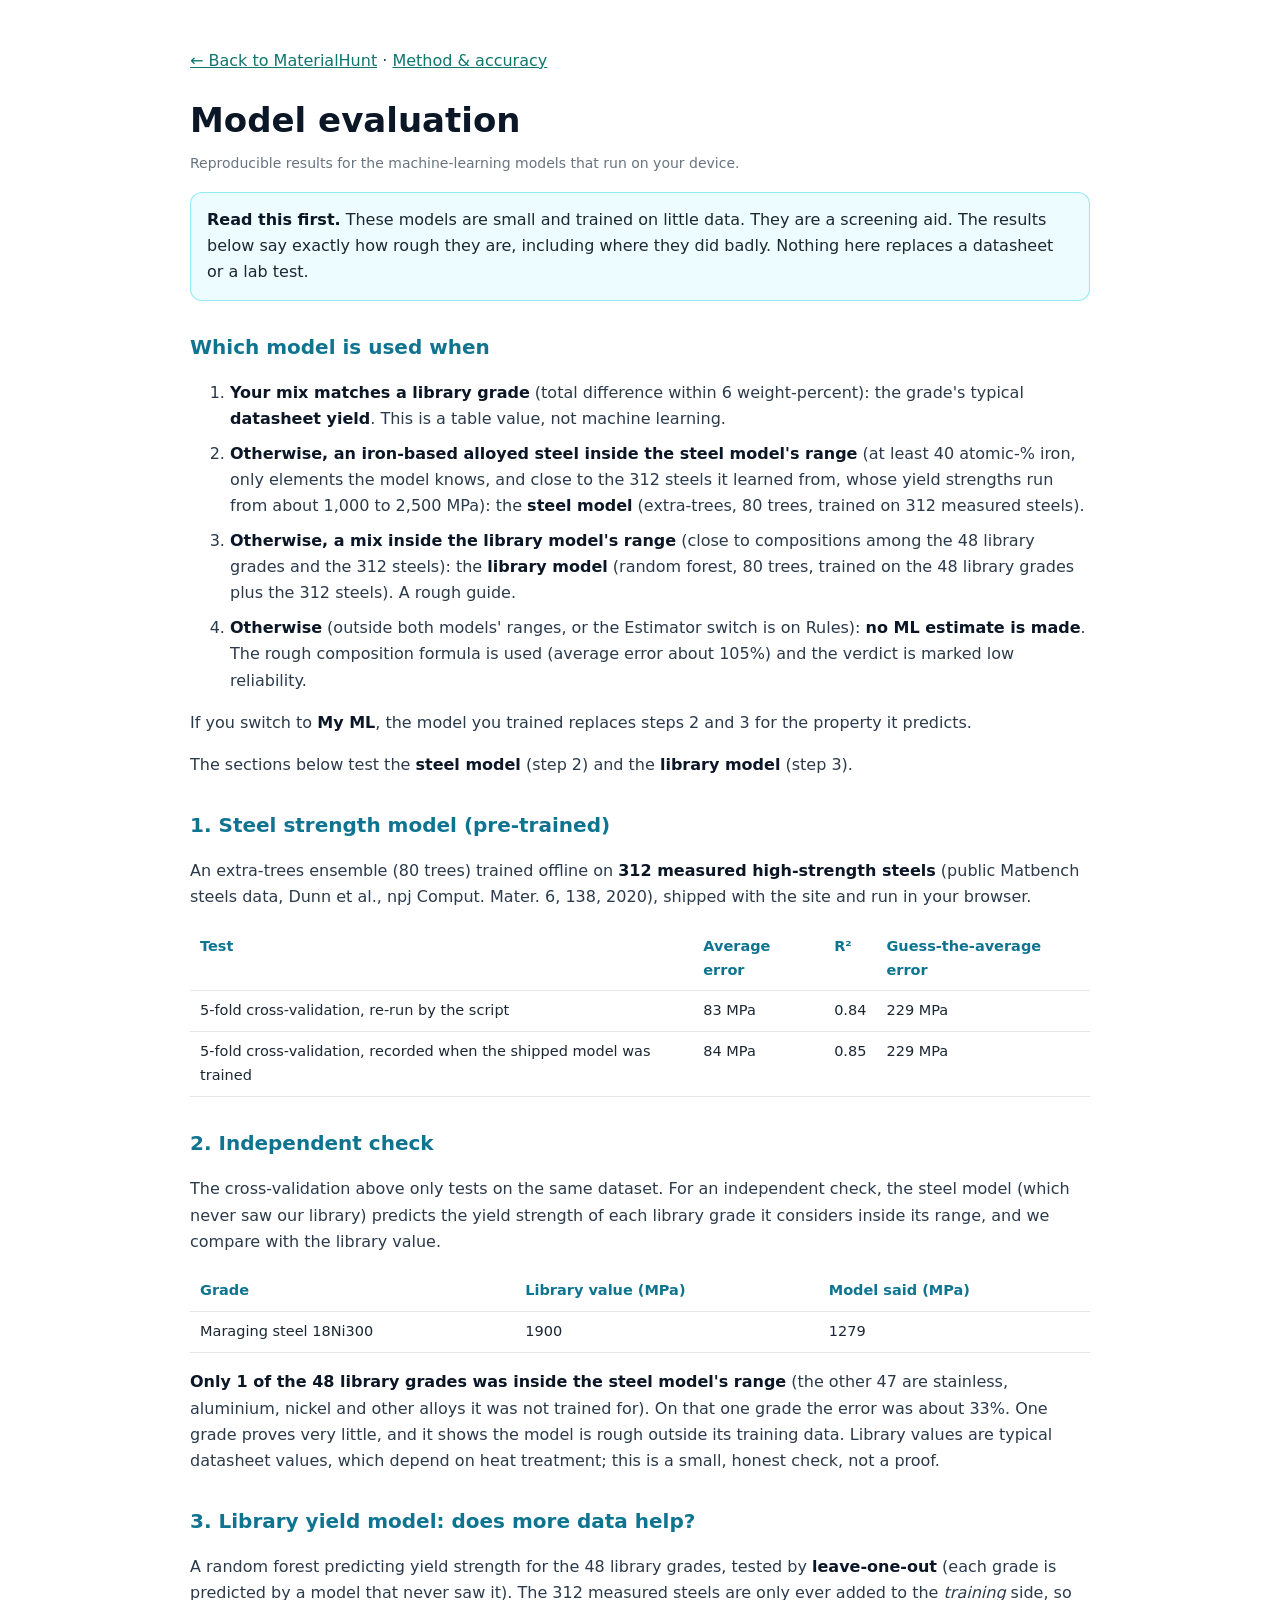
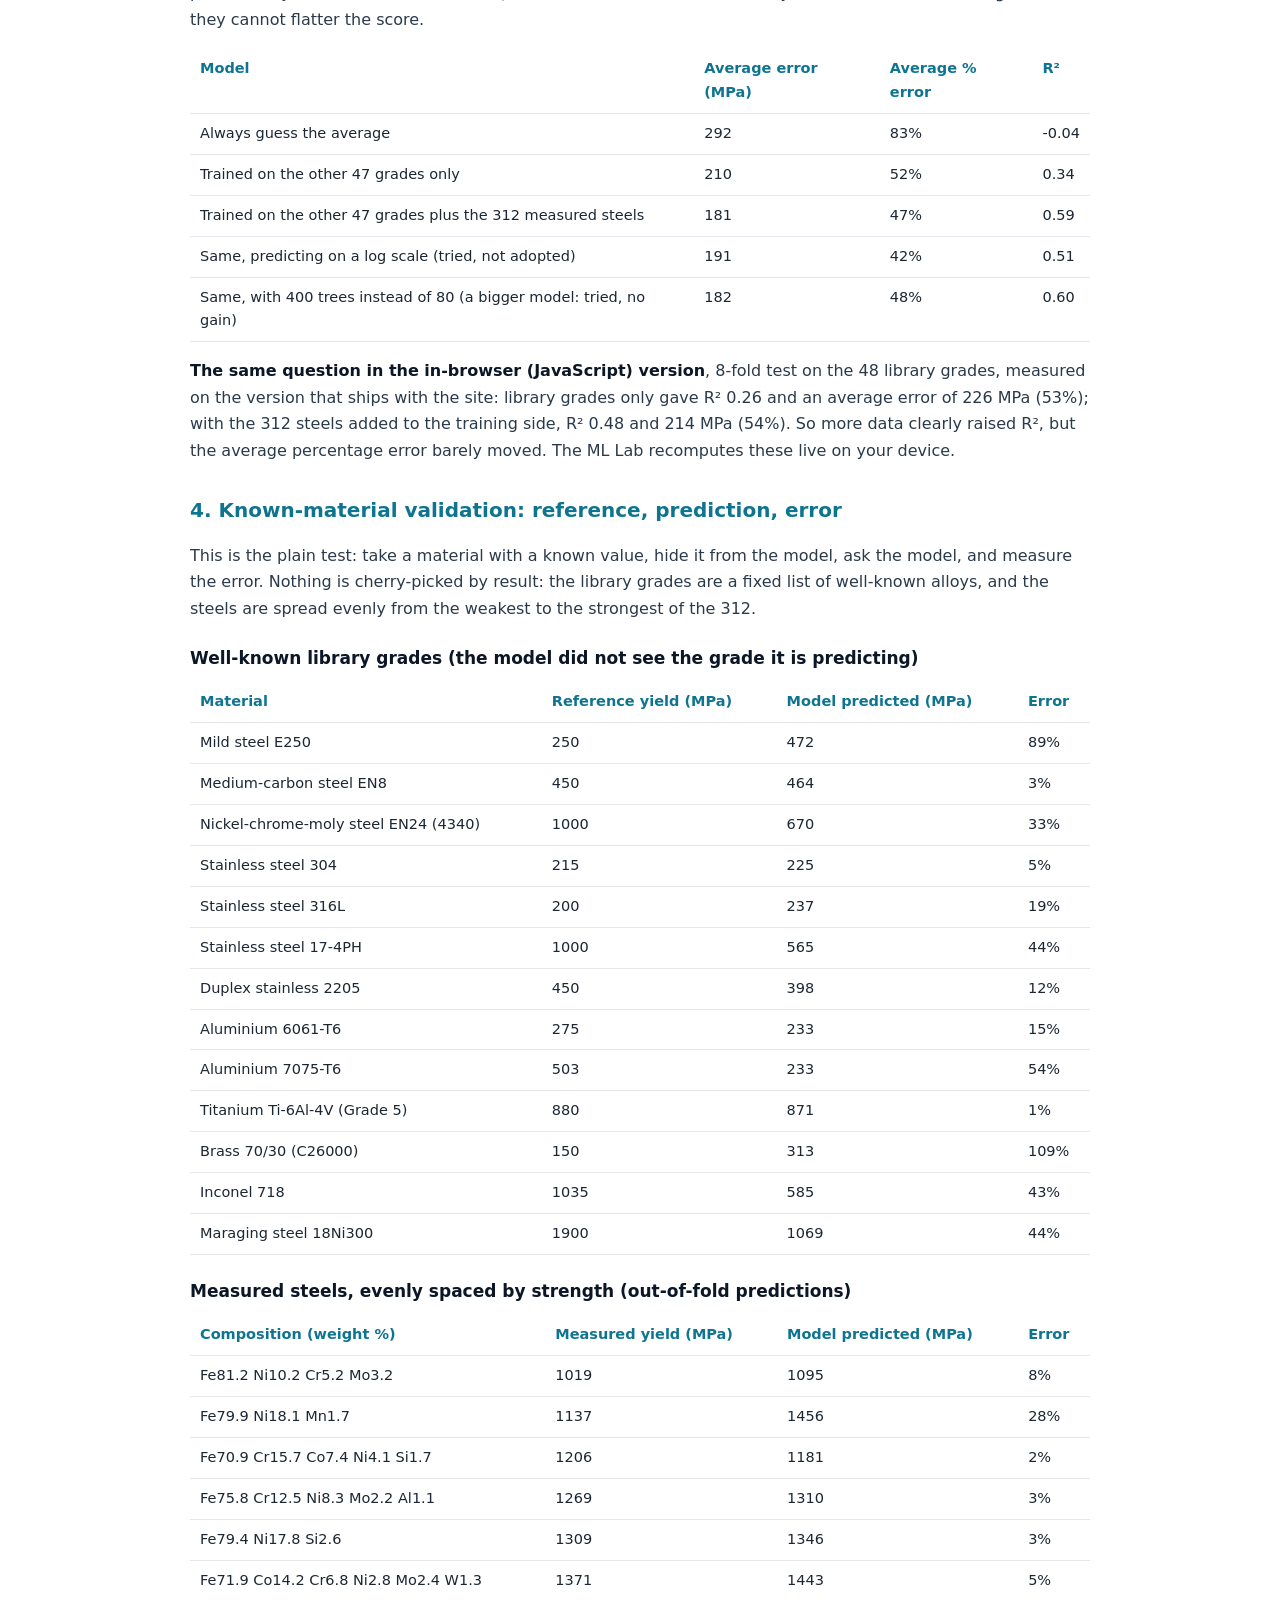
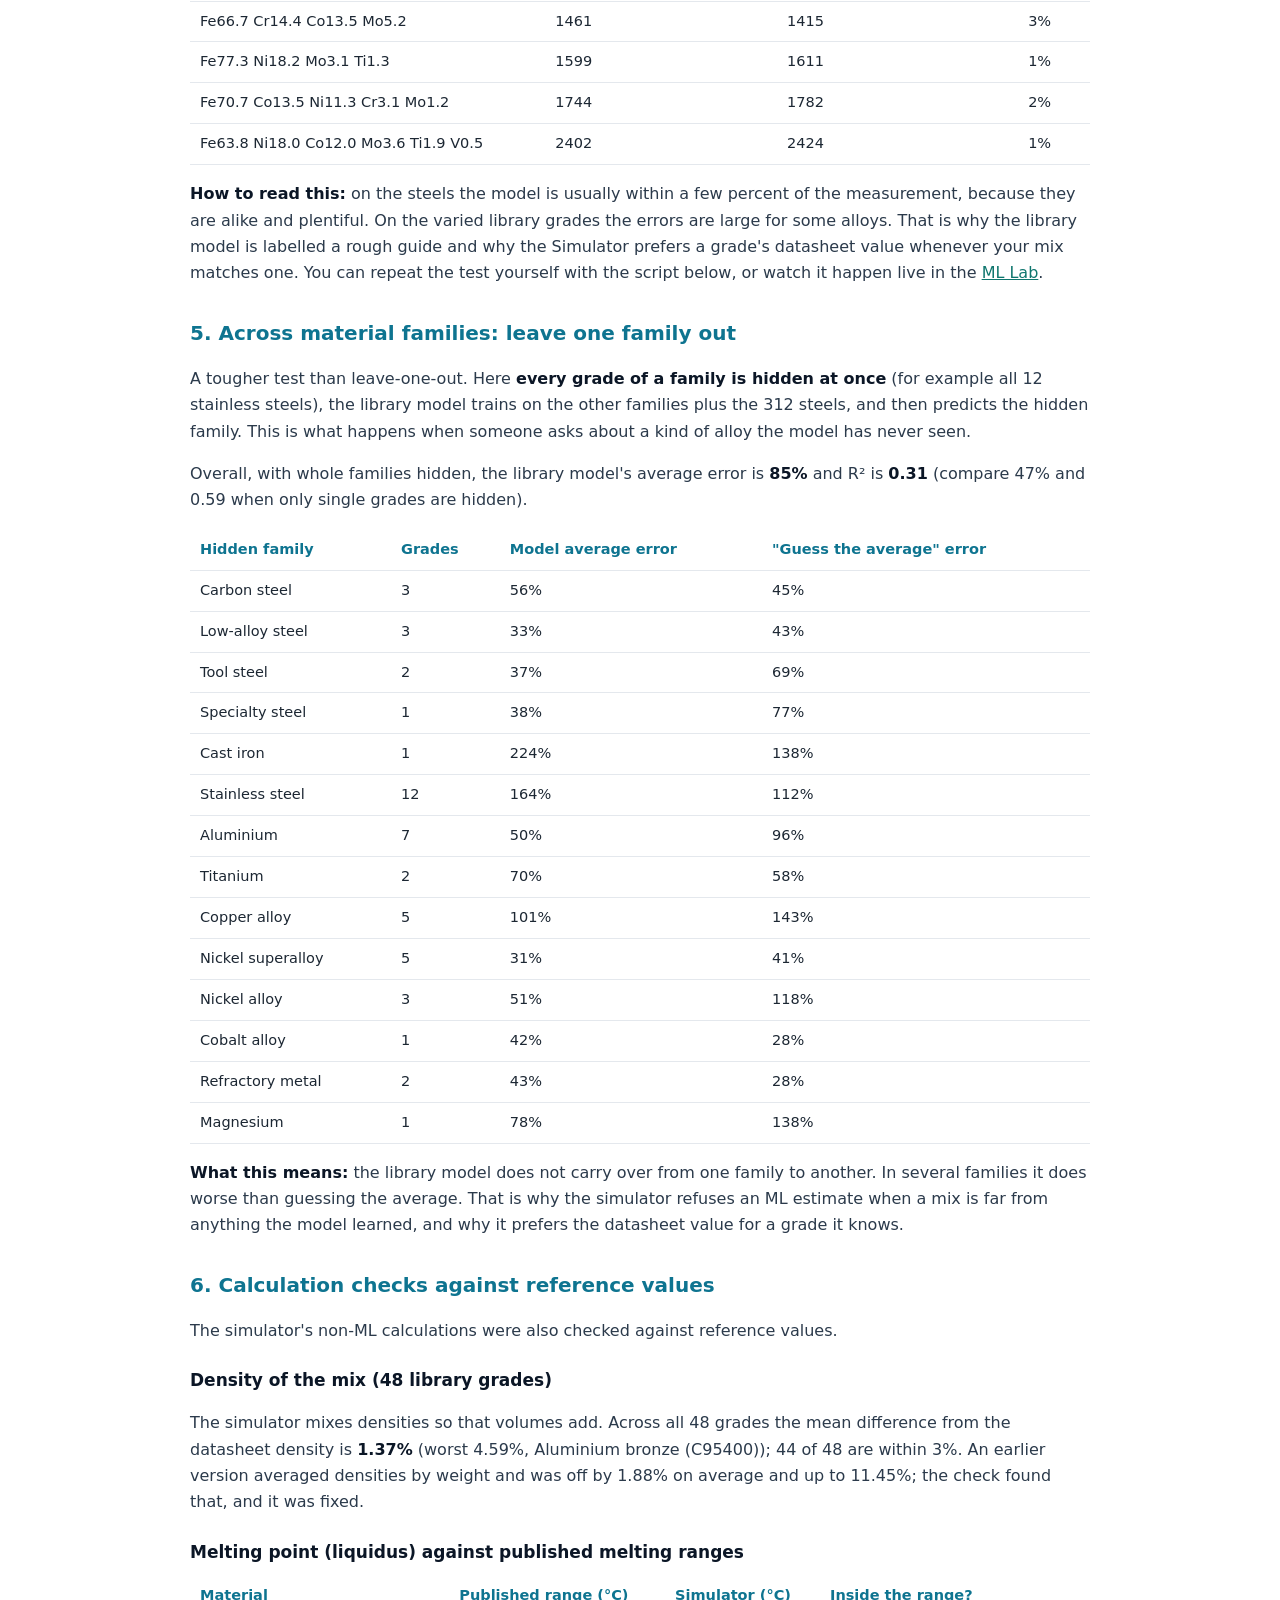
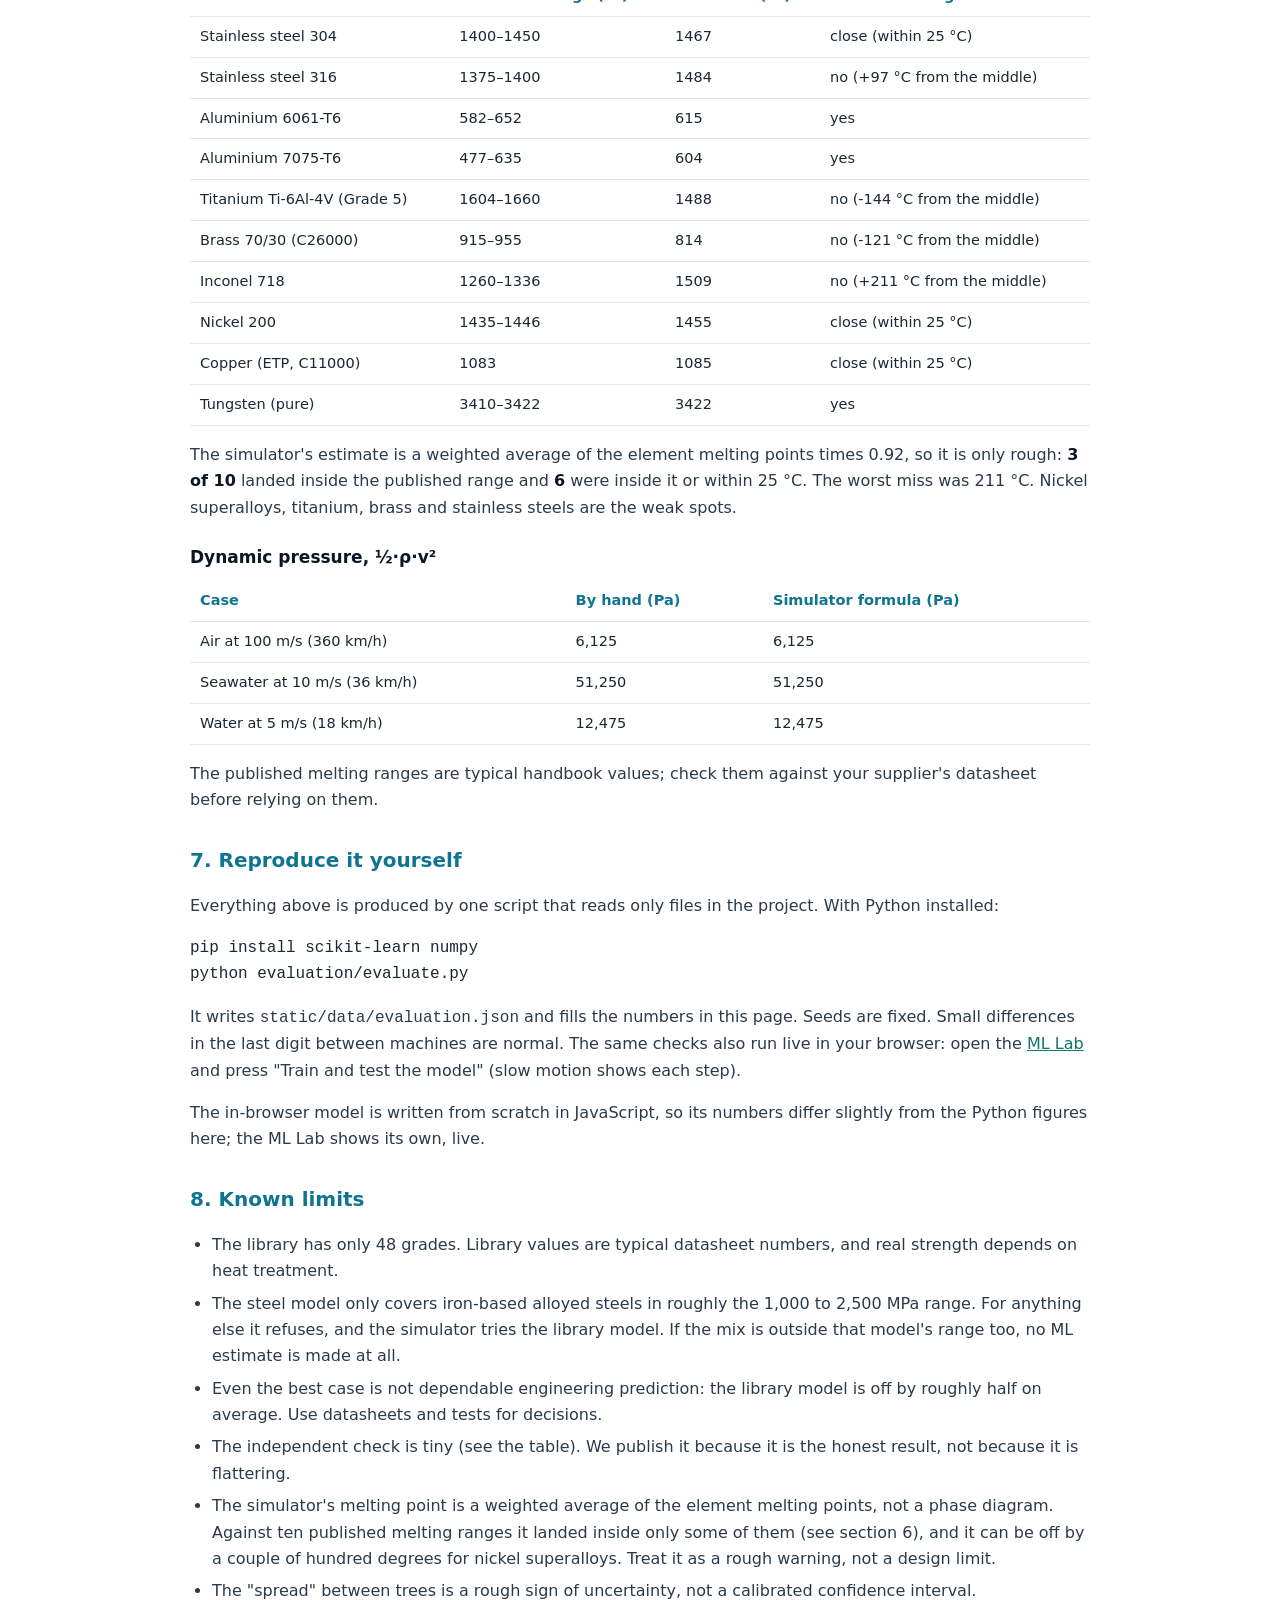
==== commit 06e9616b: "Plans: Individual and Team, each Pro / Max / Ultra, plus Custom; honest status labels; bigger-model " ====
--- a/static/evaluation.html
+++ b/static/evaluation.html
@@ -38,7 +38,7 @@
 
     <h2>3. Library yield model: does more data help?</h2>
     <p>A random forest predicting yield strength for the 48 library grades, tested by <strong>leave-one-out</strong> (each grade is predicted by a model that never saw it). The 312 measured steels are only ever added to the <em>training</em> side, so they cannot flatter the score.</p>
-    <table id="libTable"><thead><tr><th>Model</th><th>Average error (MPa)</th><th>Average % error</th><th>R²</th></tr></thead><tbody><!--EVAL:lib--><tr><td>Always guess the average</td><td>292</td><td>83%</td><td>-0.04</td></tr><tr><td>Trained on the other 47 grades only</td><td>210</td><td>52%</td><td>0.34</td></tr><tr><td>Trained on the other 47 grades plus the 312 measured steels</td><td>181</td><td>47%</td><td>0.59</td></tr><tr><td>Same, predicting on a log scale (tried, not adopted)</td><td>191</td><td>42%</td><td>0.51</td></tr><!--/EVAL:lib--></tbody></table>
+    <table id="libTable"><thead><tr><th>Model</th><th>Average error (MPa)</th><th>Average % error</th><th>R²</th></tr></thead><tbody><!--EVAL:lib--><tr><td>Always guess the average</td><td>292</td><td>83%</td><td>-0.04</td></tr><tr><td>Trained on the other 47 grades only</td><td>210</td><td>52%</td><td>0.34</td></tr><tr><td>Trained on the other 47 grades plus the 312 measured steels</td><td>181</td><td>47%</td><td>0.59</td></tr><tr><td>Same, predicting on a log scale (tried, not adopted)</td><td>191</td><td>42%</td><td>0.51</td></tr><tr><td>Same, with 400 trees instead of 80 (a bigger model: tried, no gain)</td><td>182</td><td>48%</td><td>0.60</td></tr><!--/EVAL:lib--></tbody></table>
 
     <p><strong>The same question in the in-browser (JavaScript) version</strong>, 8-fold test on the 48 library grades, measured on the version that ships with the site: library grades only gave R² 0.26 and an average error of 226 MPa (53%); with the 312 steels added to the training side, R² 0.48 and 214 MPa (54%). So more data clearly raised R², but the average percentage error barely moved. The ML Lab recomputes these live on your device.</p>
 
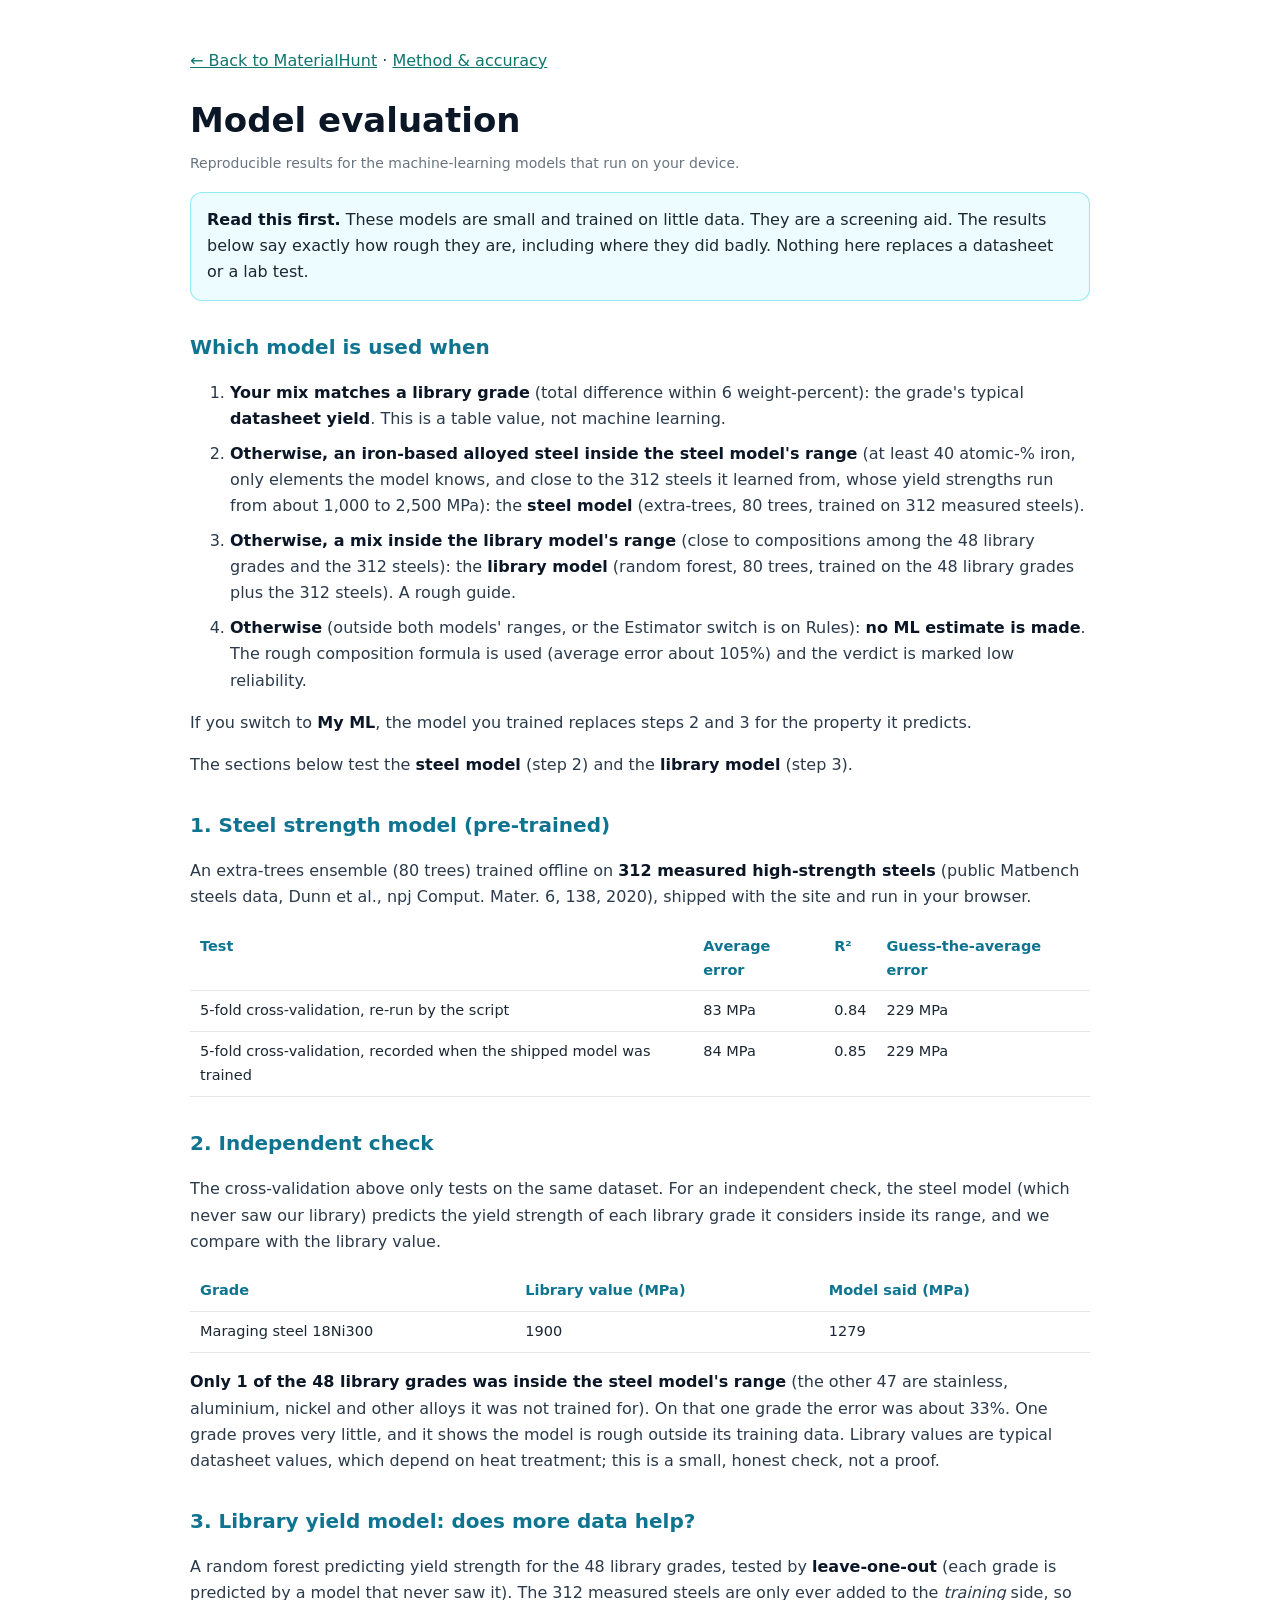
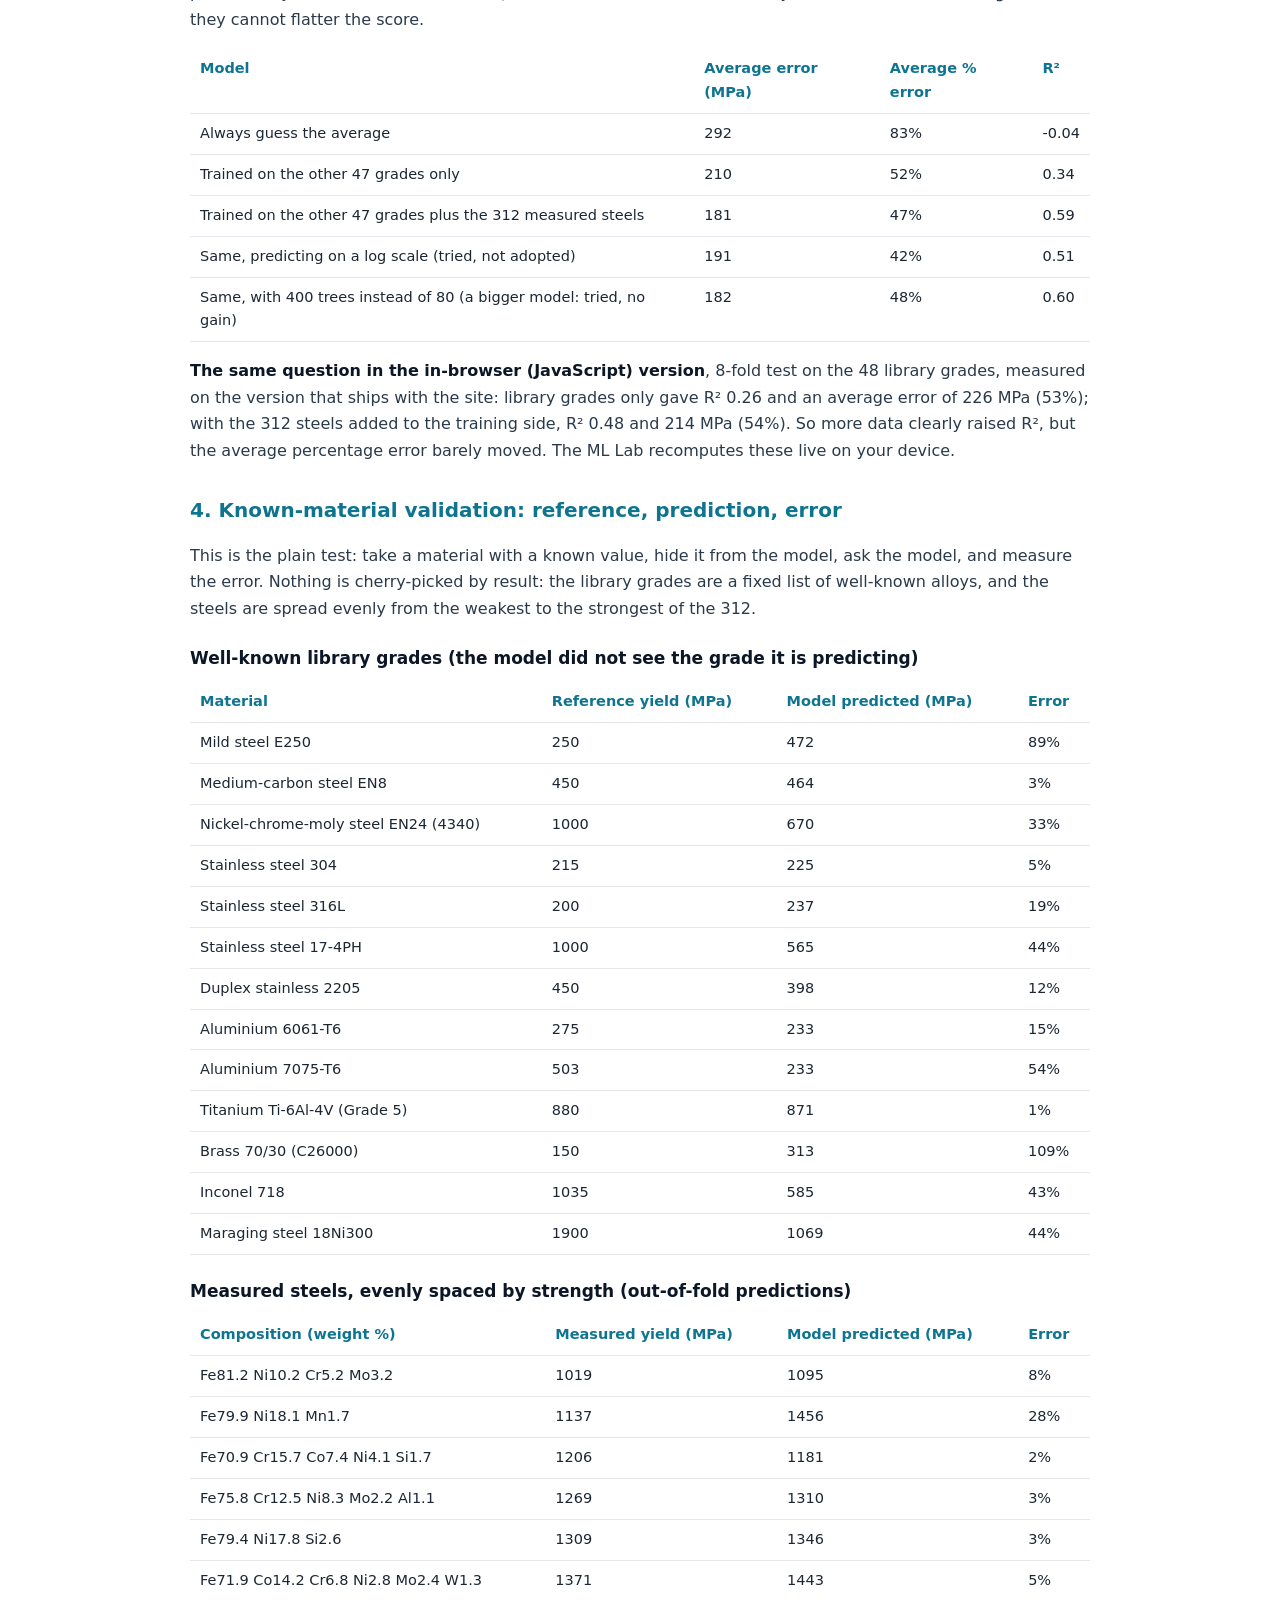
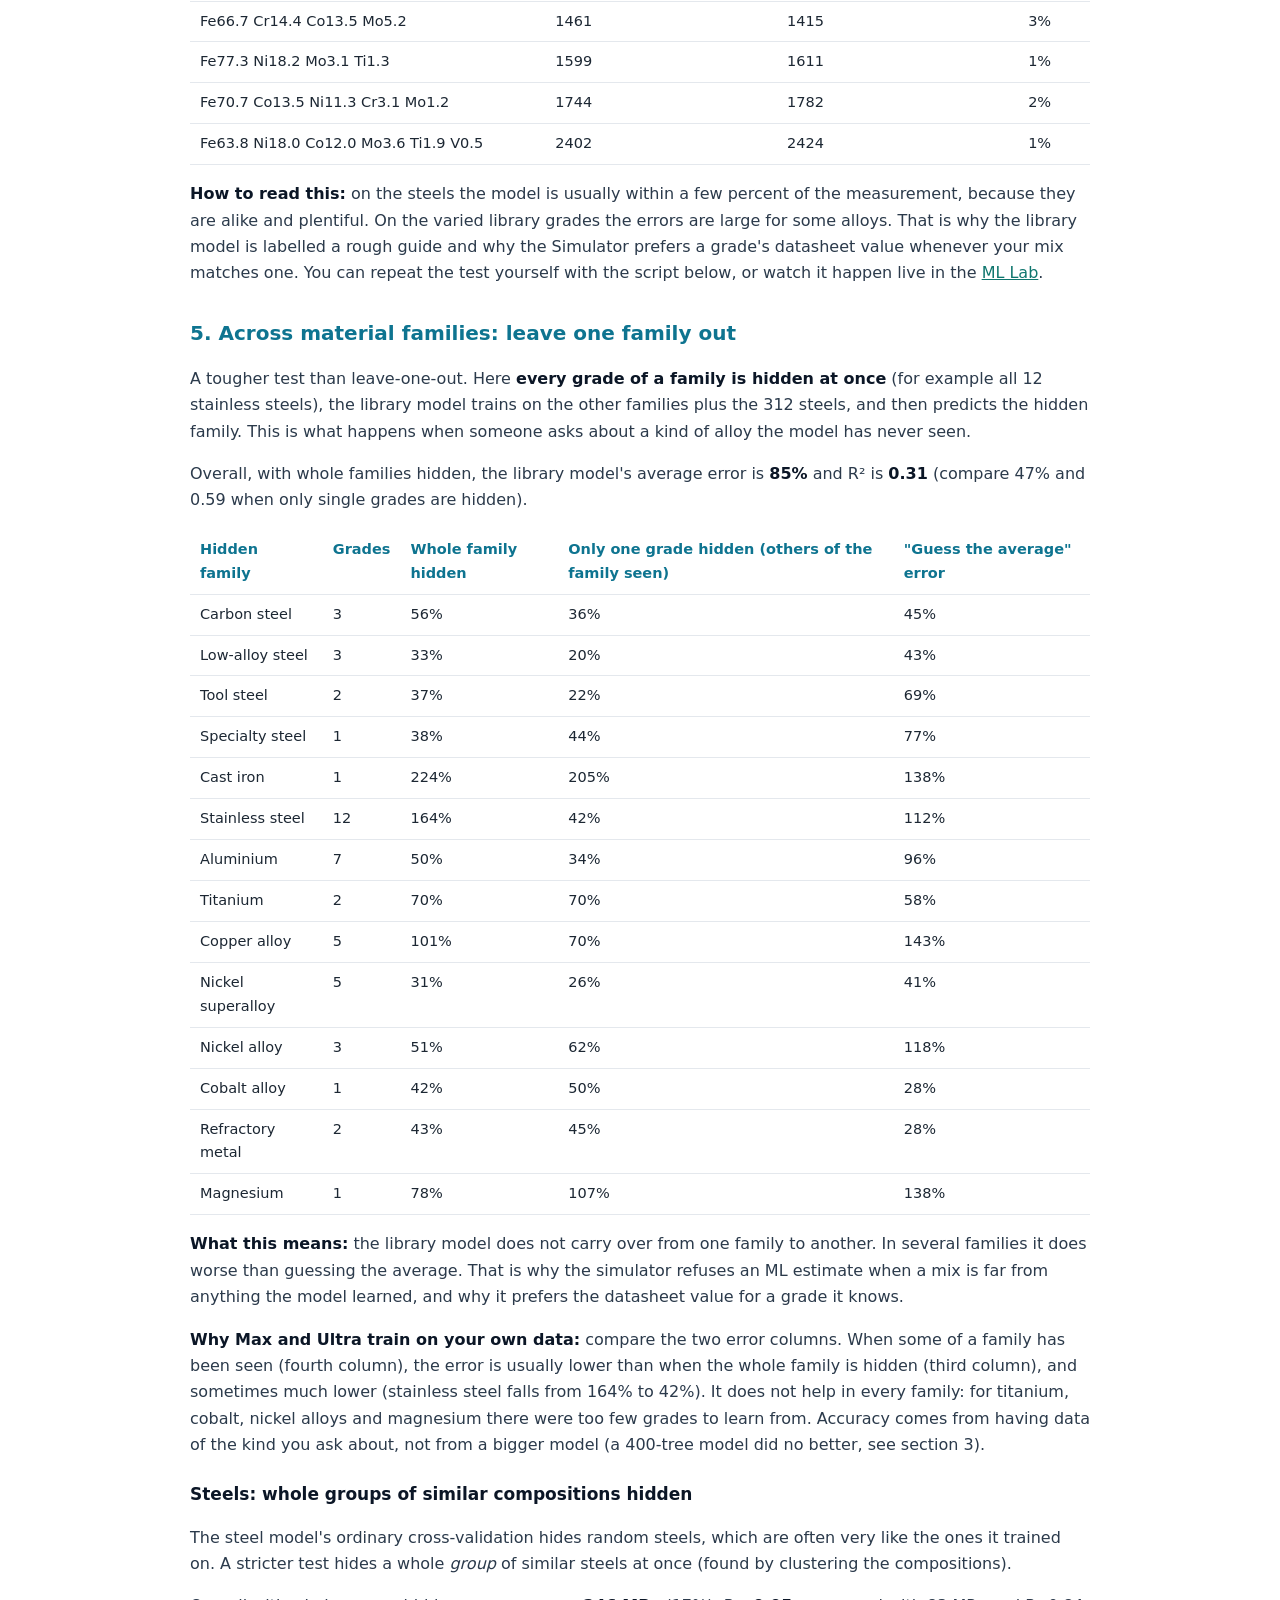
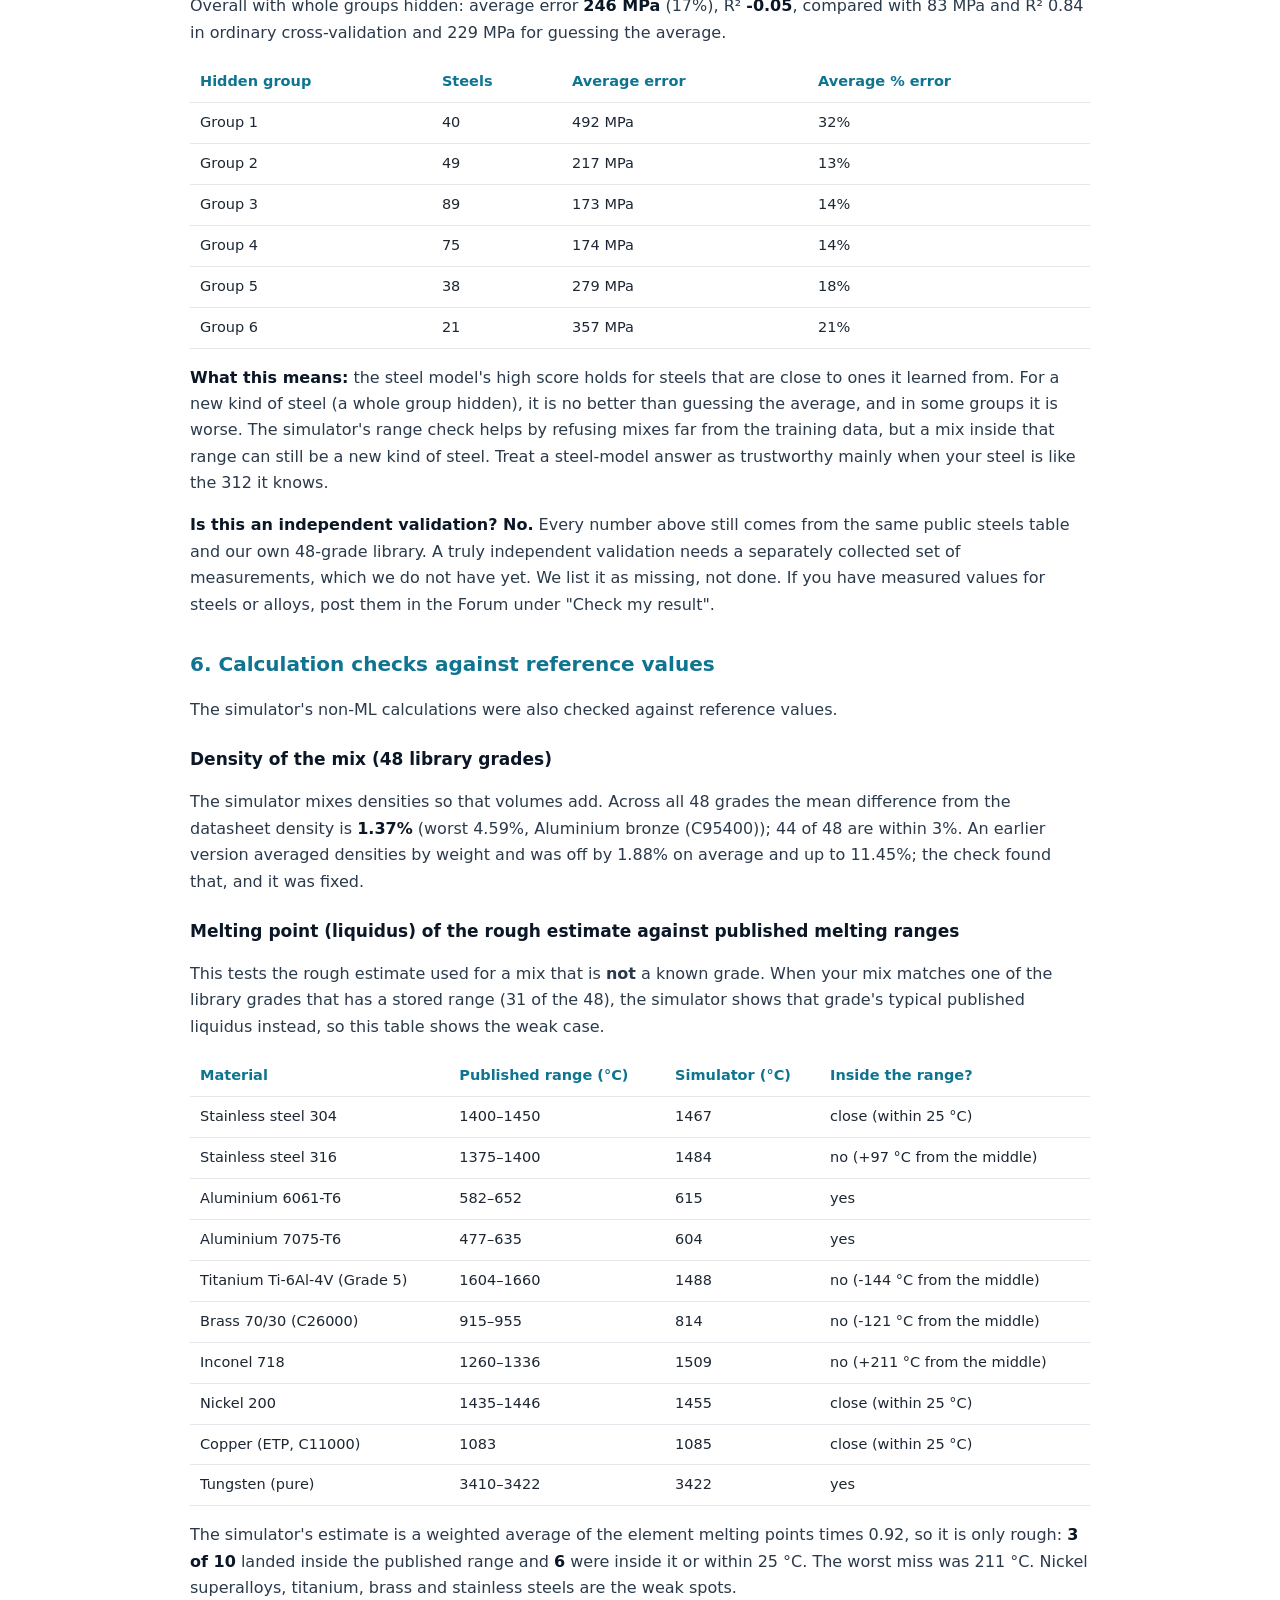
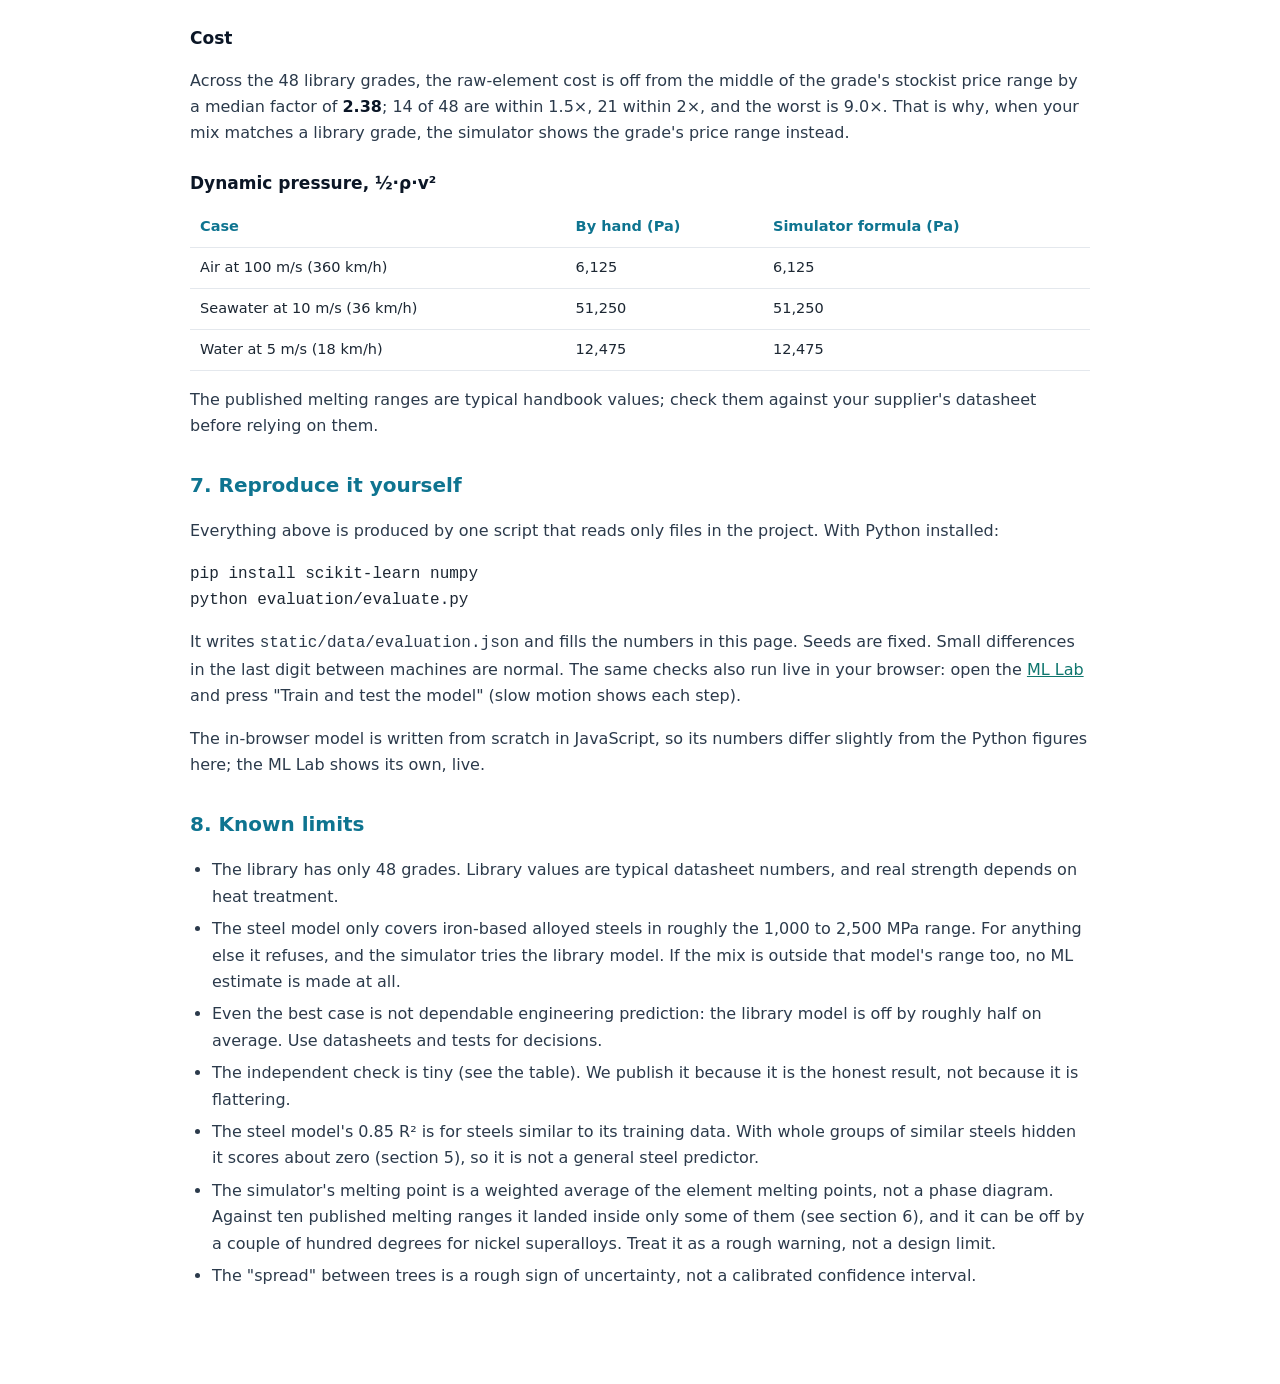
==== commit 38a01fcc: "Stricter validation, honest steel-model limits, known-grade cost and melting, creep wording, remove " ====
--- a/static/evaluation.html
+++ b/static/evaluation.html
@@ -53,16 +53,27 @@
     <h2>5. Across material families: leave one family out</h2>
     <p>A tougher test than leave-one-out. Here <strong>every grade of a family is hidden at once</strong> (for example all 12 stainless steels), the library model trains on the other families plus the 312 steels, and then predicts the hidden family. This is what happens when someone asks about a kind of alloy the model has never seen.</p>
     <p><!--EVAL:famsum-->Overall, with whole families hidden, the library model's average error is <strong>85%</strong> and R² is <strong>0.31</strong> (compare 47% and 0.59 when only single grades are hidden).<!--/EVAL:famsum--></p>
-    <table><thead><tr><th>Hidden family</th><th>Grades</th><th>Model average error</th><th>"Guess the average" error</th></tr></thead><tbody><!--EVAL:fam--><tr><td>Carbon steel</td><td>3</td><td>56%</td><td>45%</td></tr><tr><td>Low-alloy steel</td><td>3</td><td>33%</td><td>43%</td></tr><tr><td>Tool steel</td><td>2</td><td>37%</td><td>69%</td></tr><tr><td>Specialty steel</td><td>1</td><td>38%</td><td>77%</td></tr><tr><td>Cast iron</td><td>1</td><td>224%</td><td>138%</td></tr><tr><td>Stainless steel</td><td>12</td><td>164%</td><td>112%</td></tr><tr><td>Aluminium</td><td>7</td><td>50%</td><td>96%</td></tr><tr><td>Titanium</td><td>2</td><td>70%</td><td>58%</td></tr><tr><td>Copper alloy</td><td>5</td><td>101%</td><td>143%</td></tr><tr><td>Nickel superalloy</td><td>5</td><td>31%</td><td>41%</td></tr><tr><td>Nickel alloy</td><td>3</td><td>51%</td><td>118%</td></tr><tr><td>Cobalt alloy</td><td>1</td><td>42%</td><td>28%</td></tr><tr><td>Refractory metal</td><td>2</td><td>43%</td><td>28%</td></tr><tr><td>Magnesium</td><td>1</td><td>78%</td><td>138%</td></tr><!--/EVAL:fam--></tbody></table>
+    <table><thead><tr><th>Hidden family</th><th>Grades</th><th>Whole family hidden</th><th>Only one grade hidden (others of the family seen)</th><th>"Guess the average" error</th></tr></thead><tbody><!--EVAL:fam--><tr><td>Carbon steel</td><td>3</td><td>56%</td><td>36%</td><td>45%</td></tr><tr><td>Low-alloy steel</td><td>3</td><td>33%</td><td>20%</td><td>43%</td></tr><tr><td>Tool steel</td><td>2</td><td>37%</td><td>22%</td><td>69%</td></tr><tr><td>Specialty steel</td><td>1</td><td>38%</td><td>44%</td><td>77%</td></tr><tr><td>Cast iron</td><td>1</td><td>224%</td><td>205%</td><td>138%</td></tr><tr><td>Stainless steel</td><td>12</td><td>164%</td><td>42%</td><td>112%</td></tr><tr><td>Aluminium</td><td>7</td><td>50%</td><td>34%</td><td>96%</td></tr><tr><td>Titanium</td><td>2</td><td>70%</td><td>70%</td><td>58%</td></tr><tr><td>Copper alloy</td><td>5</td><td>101%</td><td>70%</td><td>143%</td></tr><tr><td>Nickel superalloy</td><td>5</td><td>31%</td><td>26%</td><td>41%</td></tr><tr><td>Nickel alloy</td><td>3</td><td>51%</td><td>62%</td><td>118%</td></tr><tr><td>Cobalt alloy</td><td>1</td><td>42%</td><td>50%</td><td>28%</td></tr><tr><td>Refractory metal</td><td>2</td><td>43%</td><td>45%</td><td>28%</td></tr><tr><td>Magnesium</td><td>1</td><td>78%</td><td>107%</td><td>138%</td></tr><!--/EVAL:fam--></tbody></table>
     <p><strong>What this means:</strong> the library model does not carry over from one family to another. In several families it does worse than guessing the average. That is why the simulator refuses an ML estimate when a mix is far from anything the model learned, and why it prefers the datasheet value for a grade it knows.</p>
+    <p><strong>Why Max and Ultra train on your own data:</strong> compare the two error columns. When some of a family has been seen (fourth column), the error is usually lower than when the whole family is hidden (third column), and sometimes much lower (stainless steel falls from 164% to 42%). It does not help in every family: for titanium, cobalt, nickel alloys and magnesium there were too few grades to learn from. Accuracy comes from having data of the kind you ask about, not from a bigger model (a 400-tree model did no better, see section 3).</p>
+
+    <h3>Steels: whole groups of similar compositions hidden</h3>
+    <p>The steel model's ordinary cross-validation hides random steels, which are often very like the ones it trained on. A stricter test hides a whole <em>group</em> of similar steels at once (found by clustering the compositions).</p>
+    <p><!--EVAL:clussum-->Overall with whole groups hidden: average error <strong>246 MPa</strong> (17%), R² <strong>-0.05</strong>, compared with 83 MPa and R² 0.84 in ordinary cross-validation and 229 MPa for guessing the average.<!--/EVAL:clussum--></p>
+    <table><thead><tr><th>Hidden group</th><th>Steels</th><th>Average error</th><th>Average % error</th></tr></thead><tbody><!--EVAL:clus--><tr><td>Group 1</td><td>40</td><td>492 MPa</td><td>32%</td></tr><tr><td>Group 2</td><td>49</td><td>217 MPa</td><td>13%</td></tr><tr><td>Group 3</td><td>89</td><td>173 MPa</td><td>14%</td></tr><tr><td>Group 4</td><td>75</td><td>174 MPa</td><td>14%</td></tr><tr><td>Group 5</td><td>38</td><td>279 MPa</td><td>18%</td></tr><tr><td>Group 6</td><td>21</td><td>357 MPa</td><td>21%</td></tr><!--/EVAL:clus--></tbody></table>
+    <p><strong>What this means:</strong> the steel model's high score holds for steels that are close to ones it learned from. For a new kind of steel (a whole group hidden), it is no better than guessing the average, and in some groups it is worse. The simulator's range check helps by refusing mixes far from the training data, but a mix inside that range can still be a new kind of steel. Treat a steel-model answer as trustworthy mainly when your steel is like the 312 it knows.</p>
+    <p><strong>Is this an independent validation? No.</strong> Every number above still comes from the same public steels table and our own 48-grade library. A truly independent validation needs a separately collected set of measurements, which we do not have yet. We list it as missing, not done. If you have measured values for steels or alloys, post them in the Forum under "Check my result".</p>
 
     <h2>6. Calculation checks against reference values</h2>
     <p>The simulator's non-ML calculations were also checked against reference values.</p>
     <h3>Density of the mix (48 library grades)</h3>
     <p><!--EVAL:dens-->The simulator mixes densities so that volumes add. Across all 48 grades the mean difference from the datasheet density is <strong>1.37%</strong> (worst 4.59%, Aluminium bronze (C95400)); 44 of 48 are within 3%. An earlier version averaged densities by weight and was off by 1.88% on average and up to 11.45%; the check found that, and it was fixed.<!--/EVAL:dens--></p>
-    <h3>Melting point (liquidus) against published melting ranges</h3>
+    <h3>Melting point (liquidus) of the rough estimate against published melting ranges</h3>
+    <p>This tests the rough estimate used for a mix that is <b>not</b> a known grade. When your mix matches one of the library grades that has a stored range (31 of the 48), the simulator shows that grade's typical published liquidus instead, so this table shows the weak case.</p>
     <table><thead><tr><th>Material</th><th>Published range (°C)</th><th>Simulator (°C)</th><th>Inside the range?</th></tr></thead><tbody><!--EVAL:liq--><tr><td>Stainless steel 304</td><td>1400–1450</td><td>1467</td><td>close (within 25 °C)</td></tr><tr><td>Stainless steel 316</td><td>1375–1400</td><td>1484</td><td>no (+97 °C from the middle)</td></tr><tr><td>Aluminium 6061-T6</td><td>582–652</td><td>615</td><td>yes</td></tr><tr><td>Aluminium 7075-T6</td><td>477–635</td><td>604</td><td>yes</td></tr><tr><td>Titanium Ti-6Al-4V (Grade 5)</td><td>1604–1660</td><td>1488</td><td>no (-144 °C from the middle)</td></tr><tr><td>Brass 70/30 (C26000)</td><td>915–955</td><td>814</td><td>no (-121 °C from the middle)</td></tr><tr><td>Inconel 718</td><td>1260–1336</td><td>1509</td><td>no (+211 °C from the middle)</td></tr><tr><td>Nickel 200</td><td>1435–1446</td><td>1455</td><td>close (within 25 °C)</td></tr><tr><td>Copper (ETP, C11000)</td><td>1083</td><td>1085</td><td>close (within 25 °C)</td></tr><tr><td>Tungsten (pure)</td><td>3410–3422</td><td>3422</td><td>yes</td></tr><!--/EVAL:liq--></tbody></table>
     <p><!--EVAL:liqnote-->The simulator's estimate is a weighted average of the element melting points times 0.92, so it is only rough: <strong>3 of 10</strong> landed inside the published range and <strong>6</strong> were inside it or within 25 °C. The worst miss was 211 °C. Nickel superalloys, titanium, brass and stainless steels are the weak spots.<!--/EVAL:liqnote--></p>
+    <h3>Cost</h3>
+    <p><!--EVAL:cost-->Across the 48 library grades, the raw-element cost is off from the middle of the grade's stockist price range by a median factor of <strong>2.38</strong>; 14 of 48 are within 1.5×, 21 within 2×, and the worst is 9.0×. That is why, when your mix matches a library grade, the simulator shows the grade's price range instead.<!--/EVAL:cost--></p>
     <h3>Dynamic pressure, ½·ρ·v²</h3>
     <table><thead><tr><th>Case</th><th>By hand (Pa)</th><th>Simulator formula (Pa)</th></tr></thead><tbody><!--EVAL:pres--><tr><td>Air at 100 m/s (360 km/h)</td><td>6,125</td><td>6,125</td></tr><tr><td>Seawater at 10 m/s (36 km/h)</td><td>51,250</td><td>51,250</td></tr><tr><td>Water at 5 m/s (18 km/h)</td><td>12,475</td><td>12,475</td></tr><!--/EVAL:pres--></tbody></table>
     <p>The published melting ranges are typical handbook values; check them against your supplier's datasheet before relying on them.</p>
@@ -80,6 +91,7 @@
       <li>The steel model only covers iron-based alloyed steels in roughly the 1,000 to 2,500 MPa range. For anything else it refuses, and the simulator tries the library model. If the mix is outside that model's range too, no ML estimate is made at all.</li>
       <li>Even the best case is not dependable engineering prediction: the library model is off by roughly half on average. Use datasheets and tests for decisions.</li>
       <li>The independent check is tiny (see the table). We publish it because it is the honest result, not because it is flattering.</li>
+      <li>The steel model's 0.85 R² is for steels similar to its training data. With whole groups of similar steels hidden it scores about zero (section 5), so it is not a general steel predictor.</li>
       <li>The simulator's melting point is a weighted average of the element melting points, not a phase diagram. Against ten published melting ranges it landed inside only some of them (see section 6), and it can be off by a couple of hundred degrees for nickel superalloys. Treat it as a rough warning, not a design limit.</li>
       <li>The "spread" between trees is a rough sign of uncertainty, not a calibrated confidence interval.</li>
     </ul>
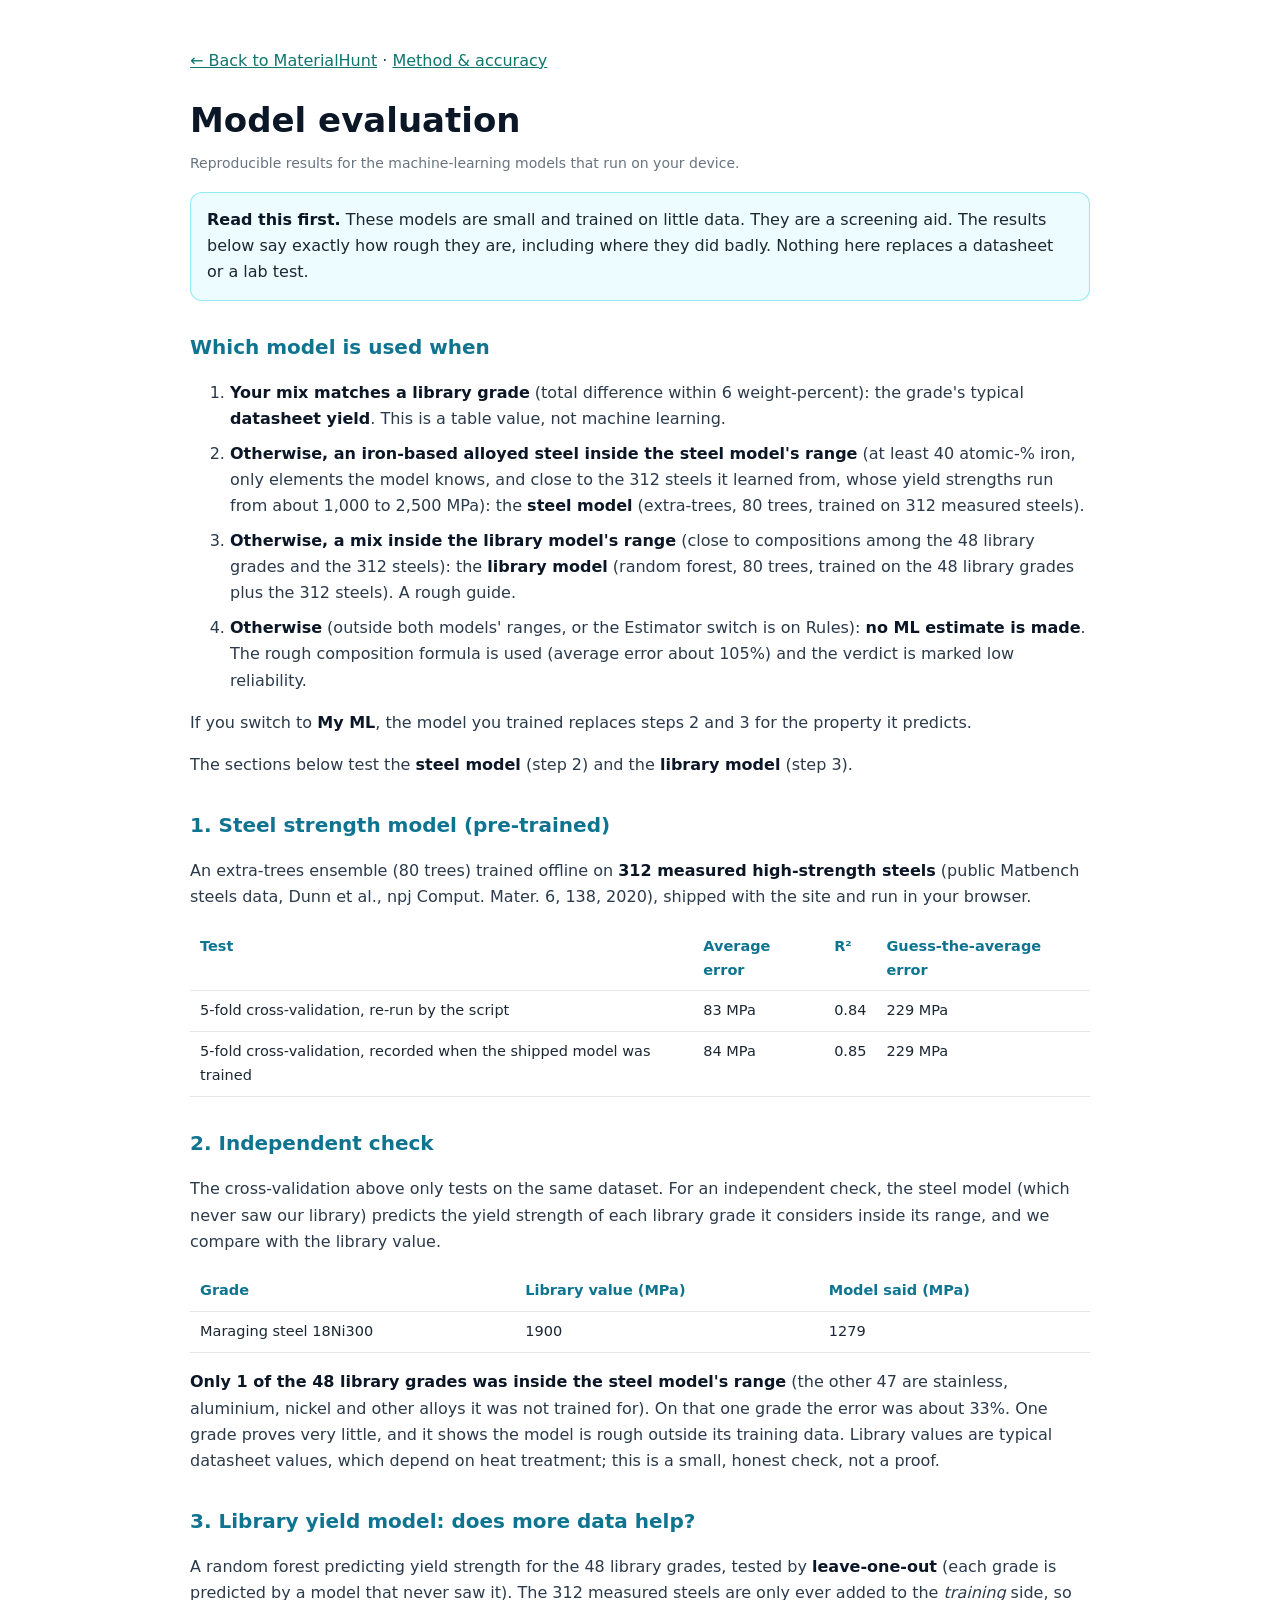
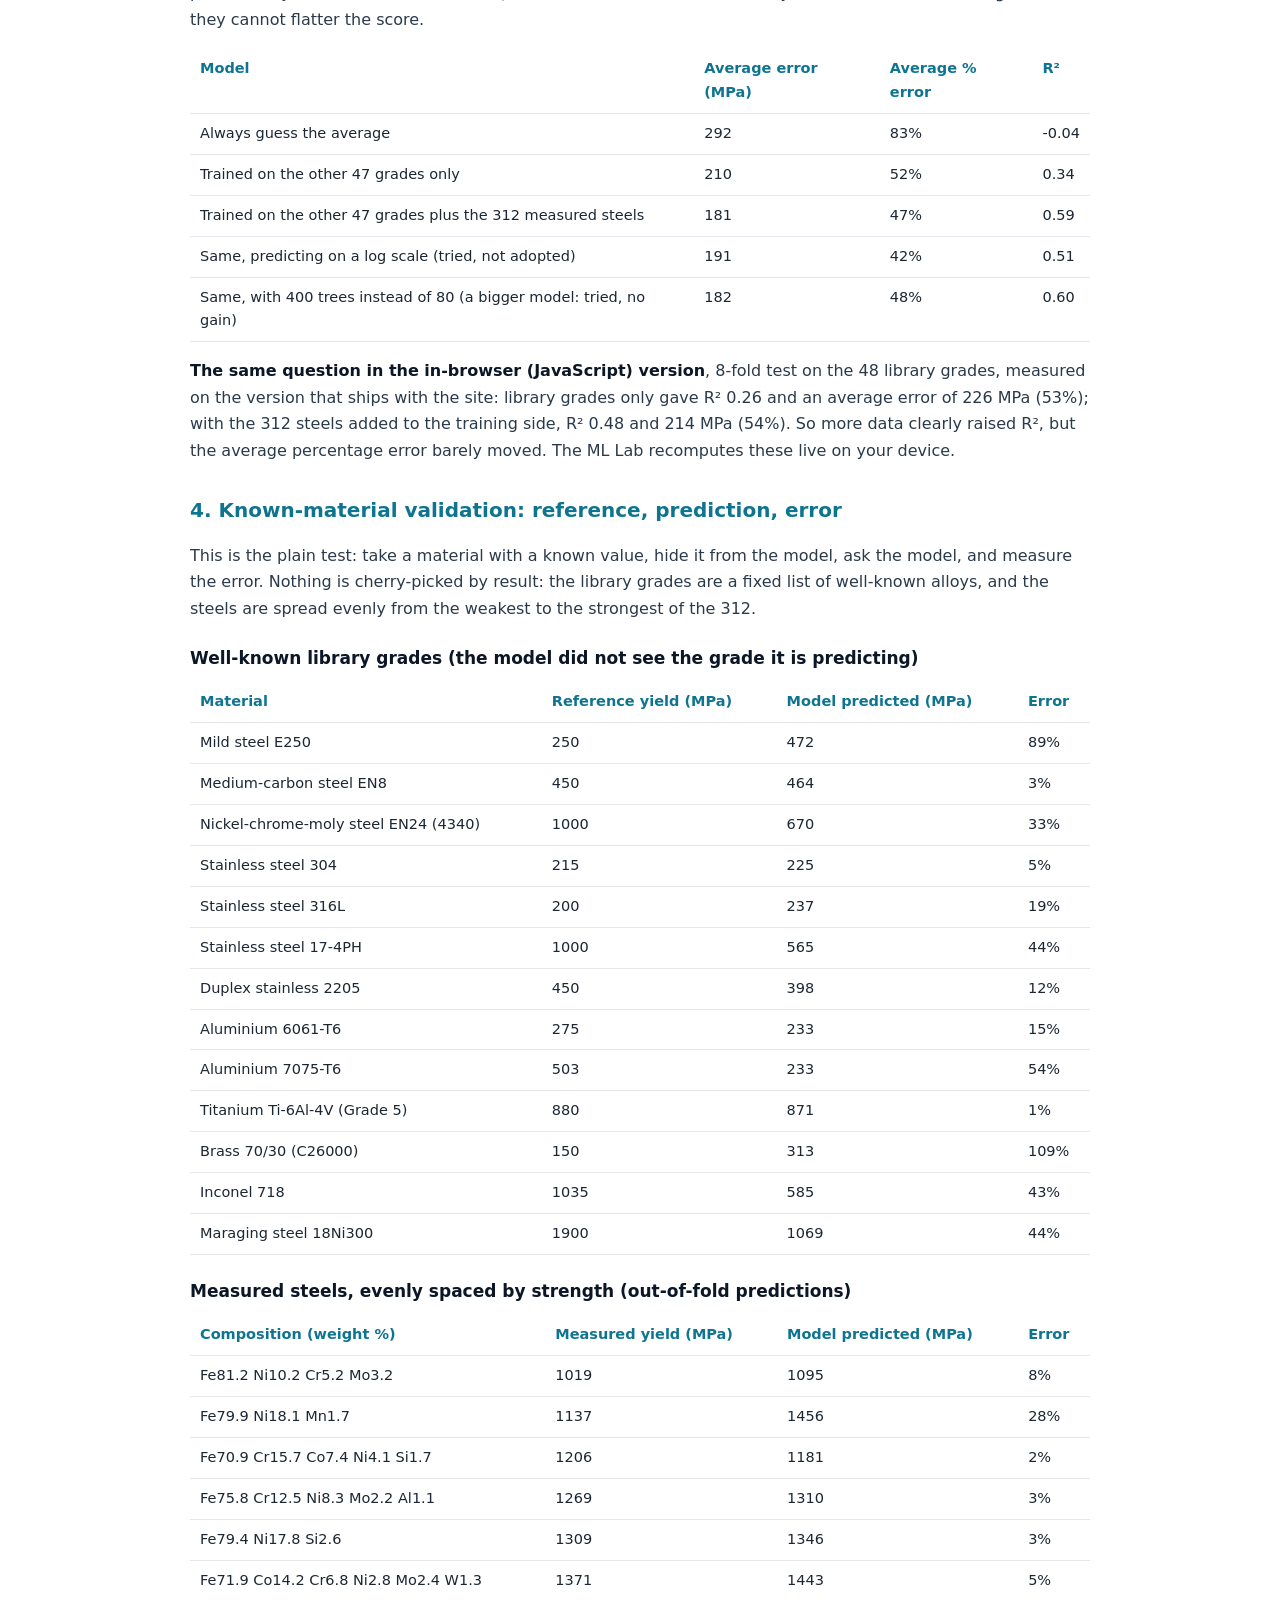
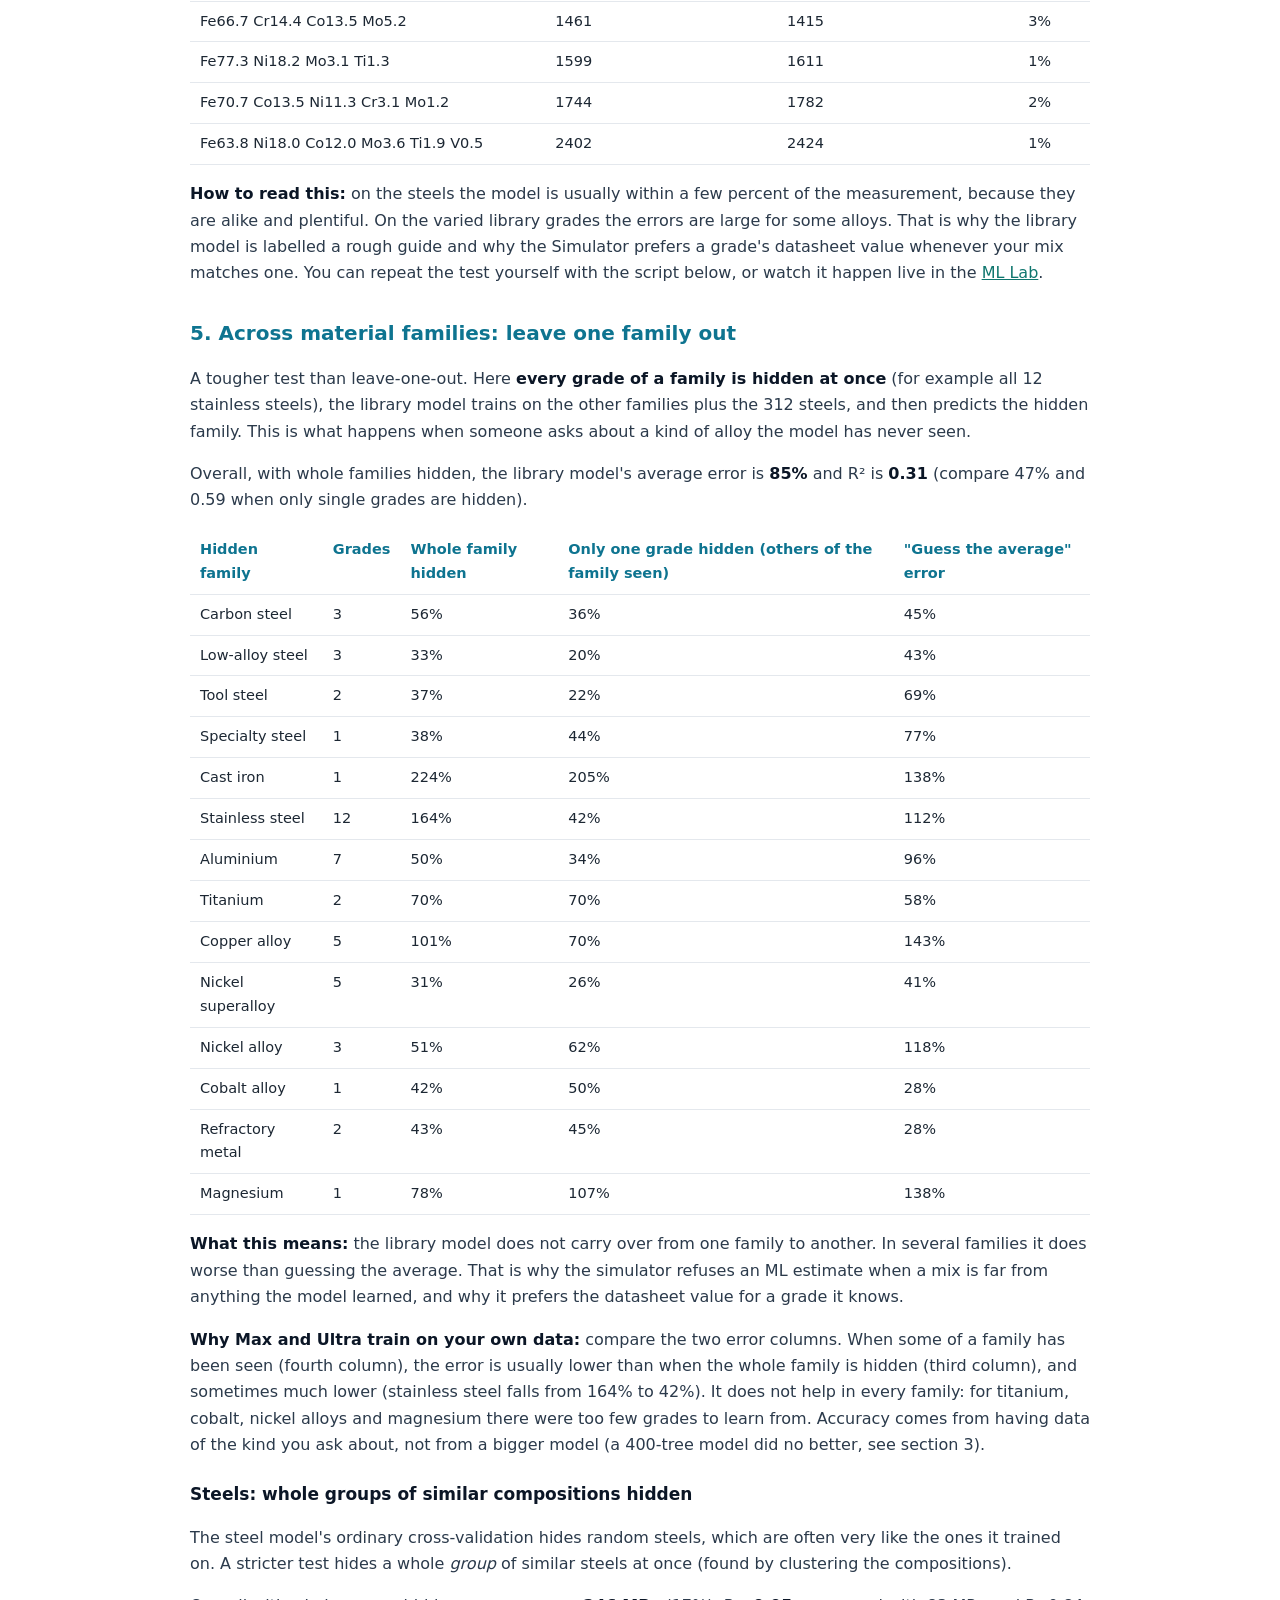
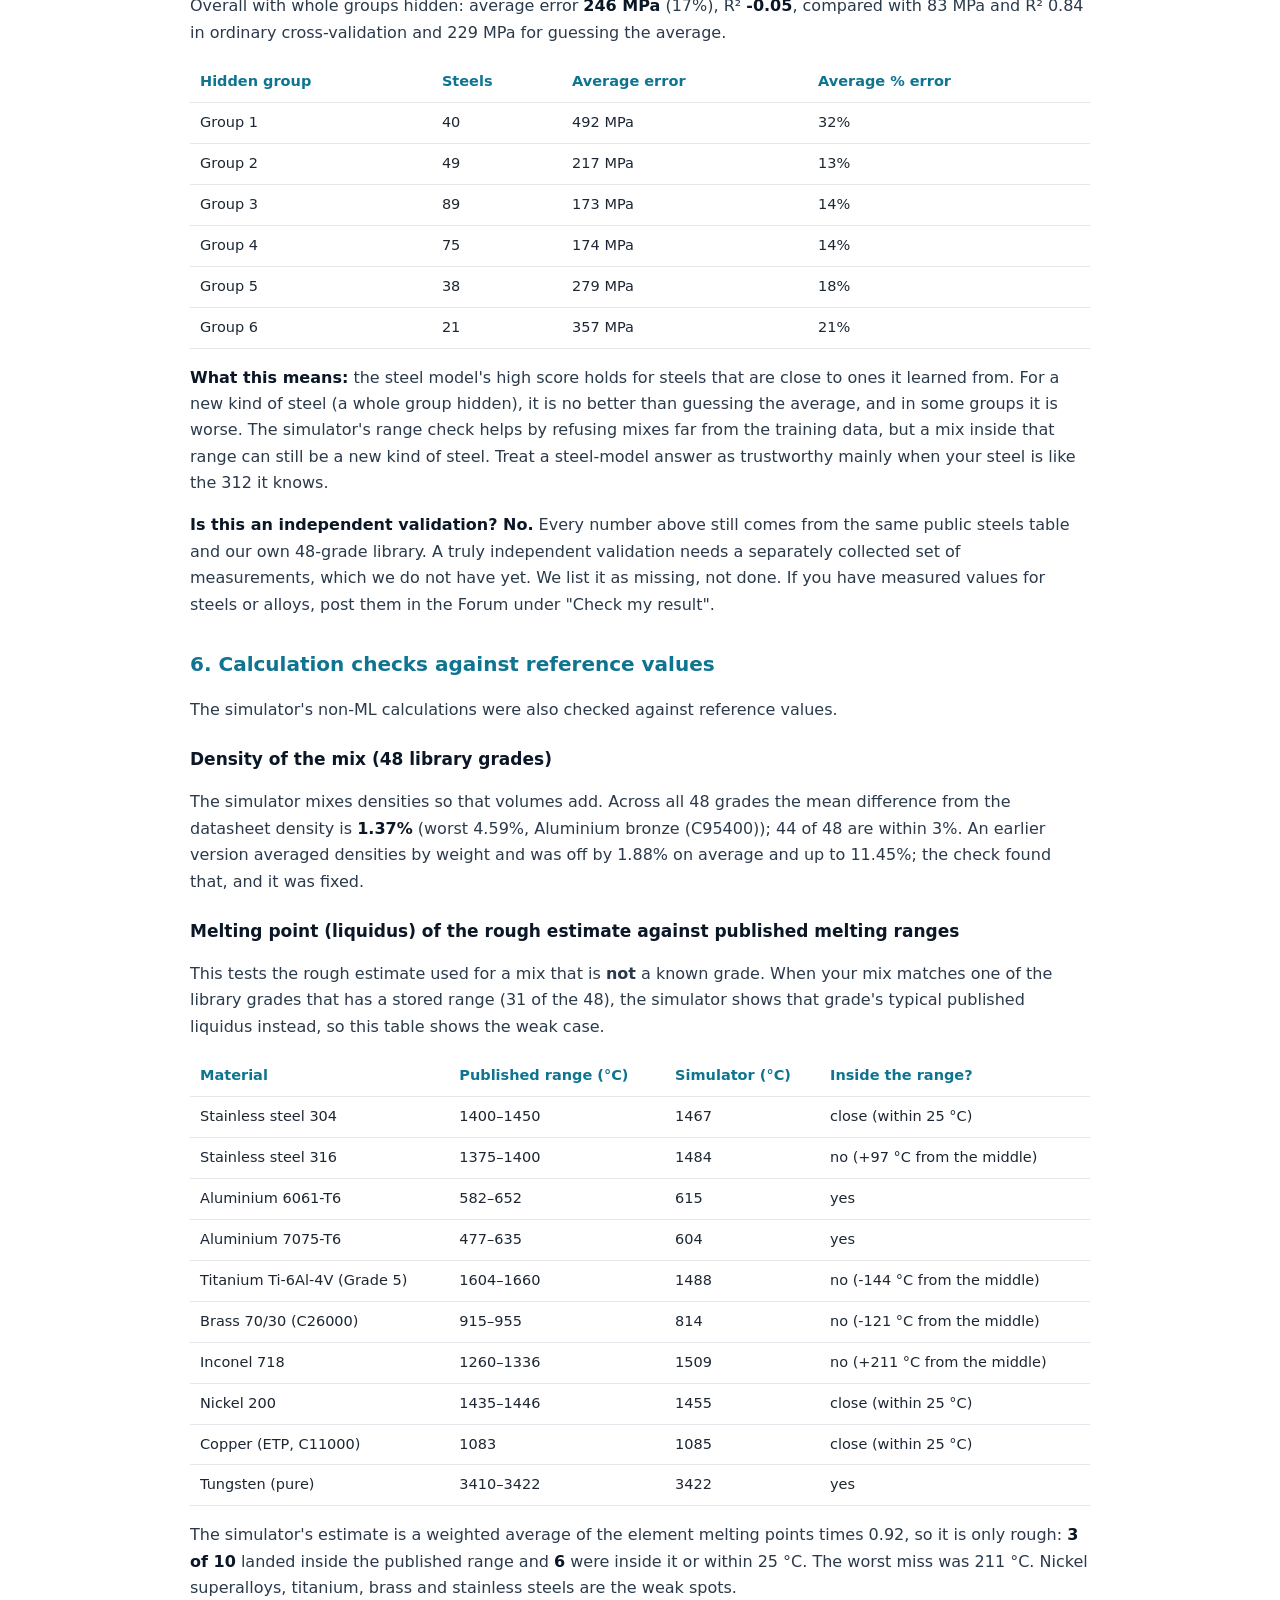
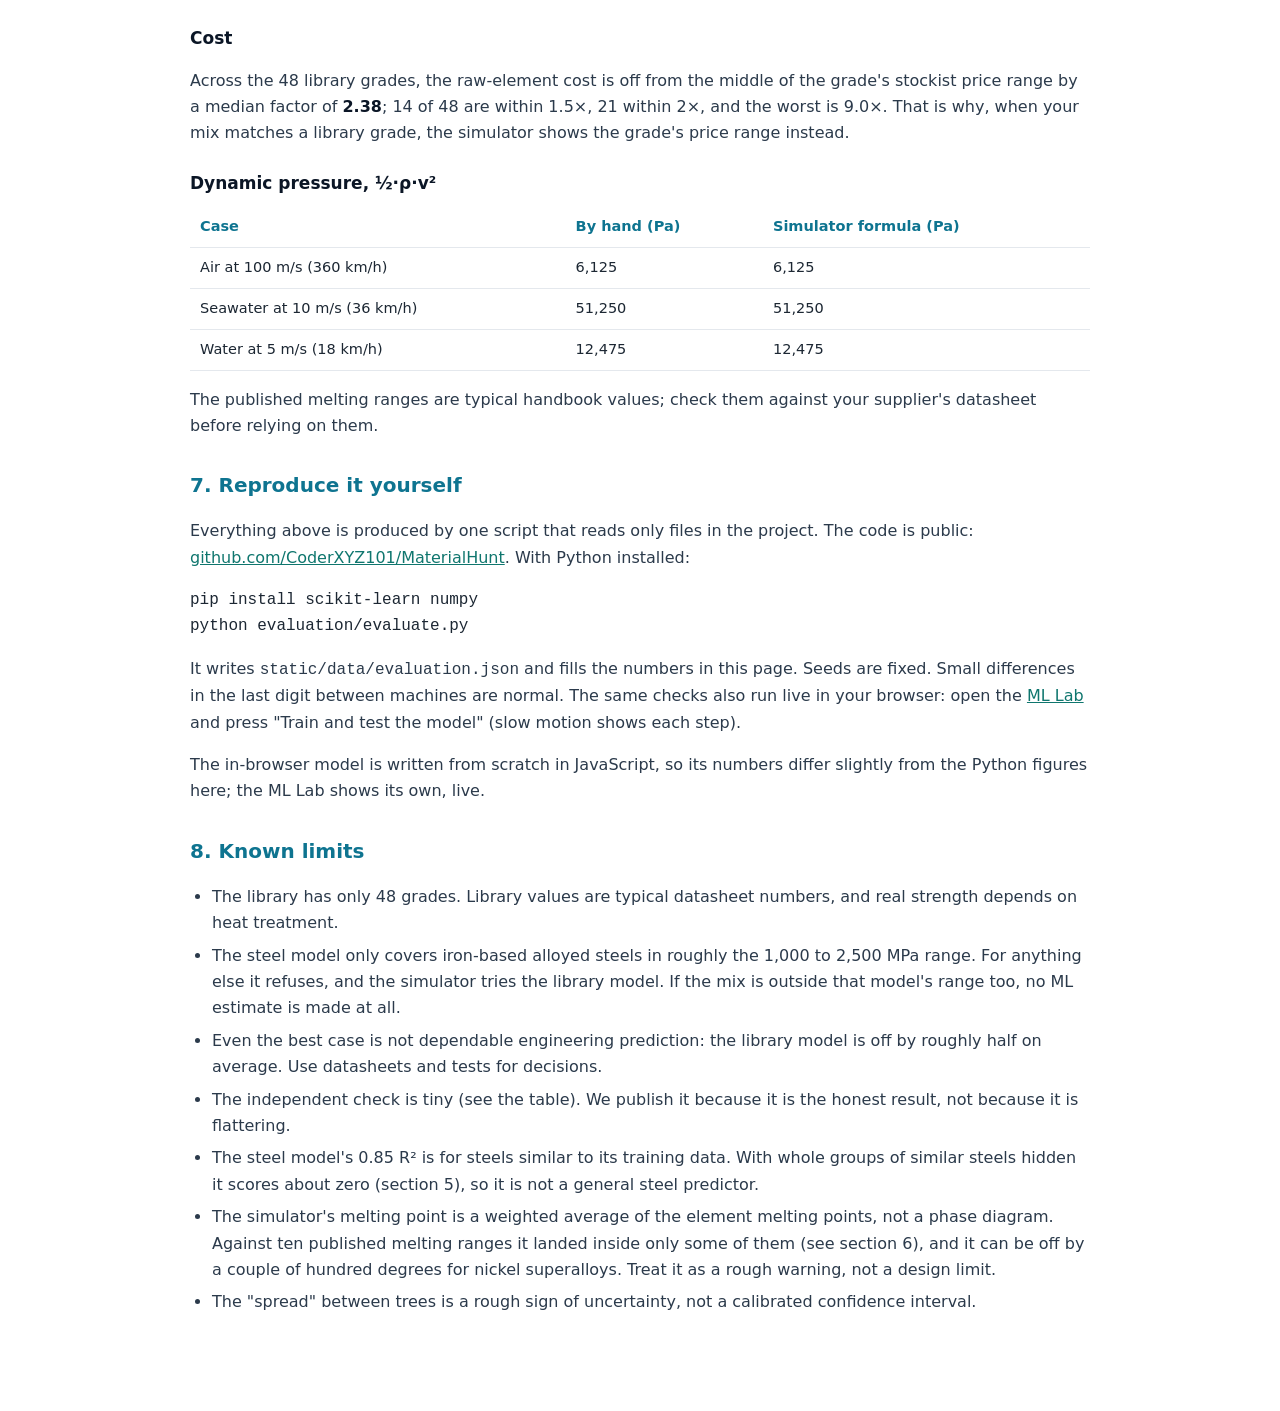
==== commit 445f034a: "Honest wording: restricted-element acknowledgement, density numbers match, verdict formulas document" ====
--- a/static/evaluation.html
+++ b/static/evaluation.html
@@ -79,7 +79,7 @@
     <p>The published melting ranges are typical handbook values; check them against your supplier's datasheet before relying on them.</p>
 
     <h2>7. Reproduce it yourself</h2>
-    <p>Everything above is produced by one script that reads only files in the project. With Python installed:</p>
+    <p>Everything above is produced by one script that reads only files in the project. The code is public: <a href="https://github.com/CoderXYZ101/MaterialHunt/tree/master/evaluation">github.com/CoderXYZ101/MaterialHunt</a>. With Python installed:</p>
     <pre>pip install scikit-learn numpy
 python evaluation/evaluate.py</pre>
     <p>It writes <code>static/data/evaluation.json</code> and fills the numbers in this page. Seeds are fixed. Small differences in the last digit between machines are normal. The same checks also run live in your browser: open the <a href="/" data-view-link="ml">ML Lab</a> and press "Train and test the model" (slow motion shows each step).</p>
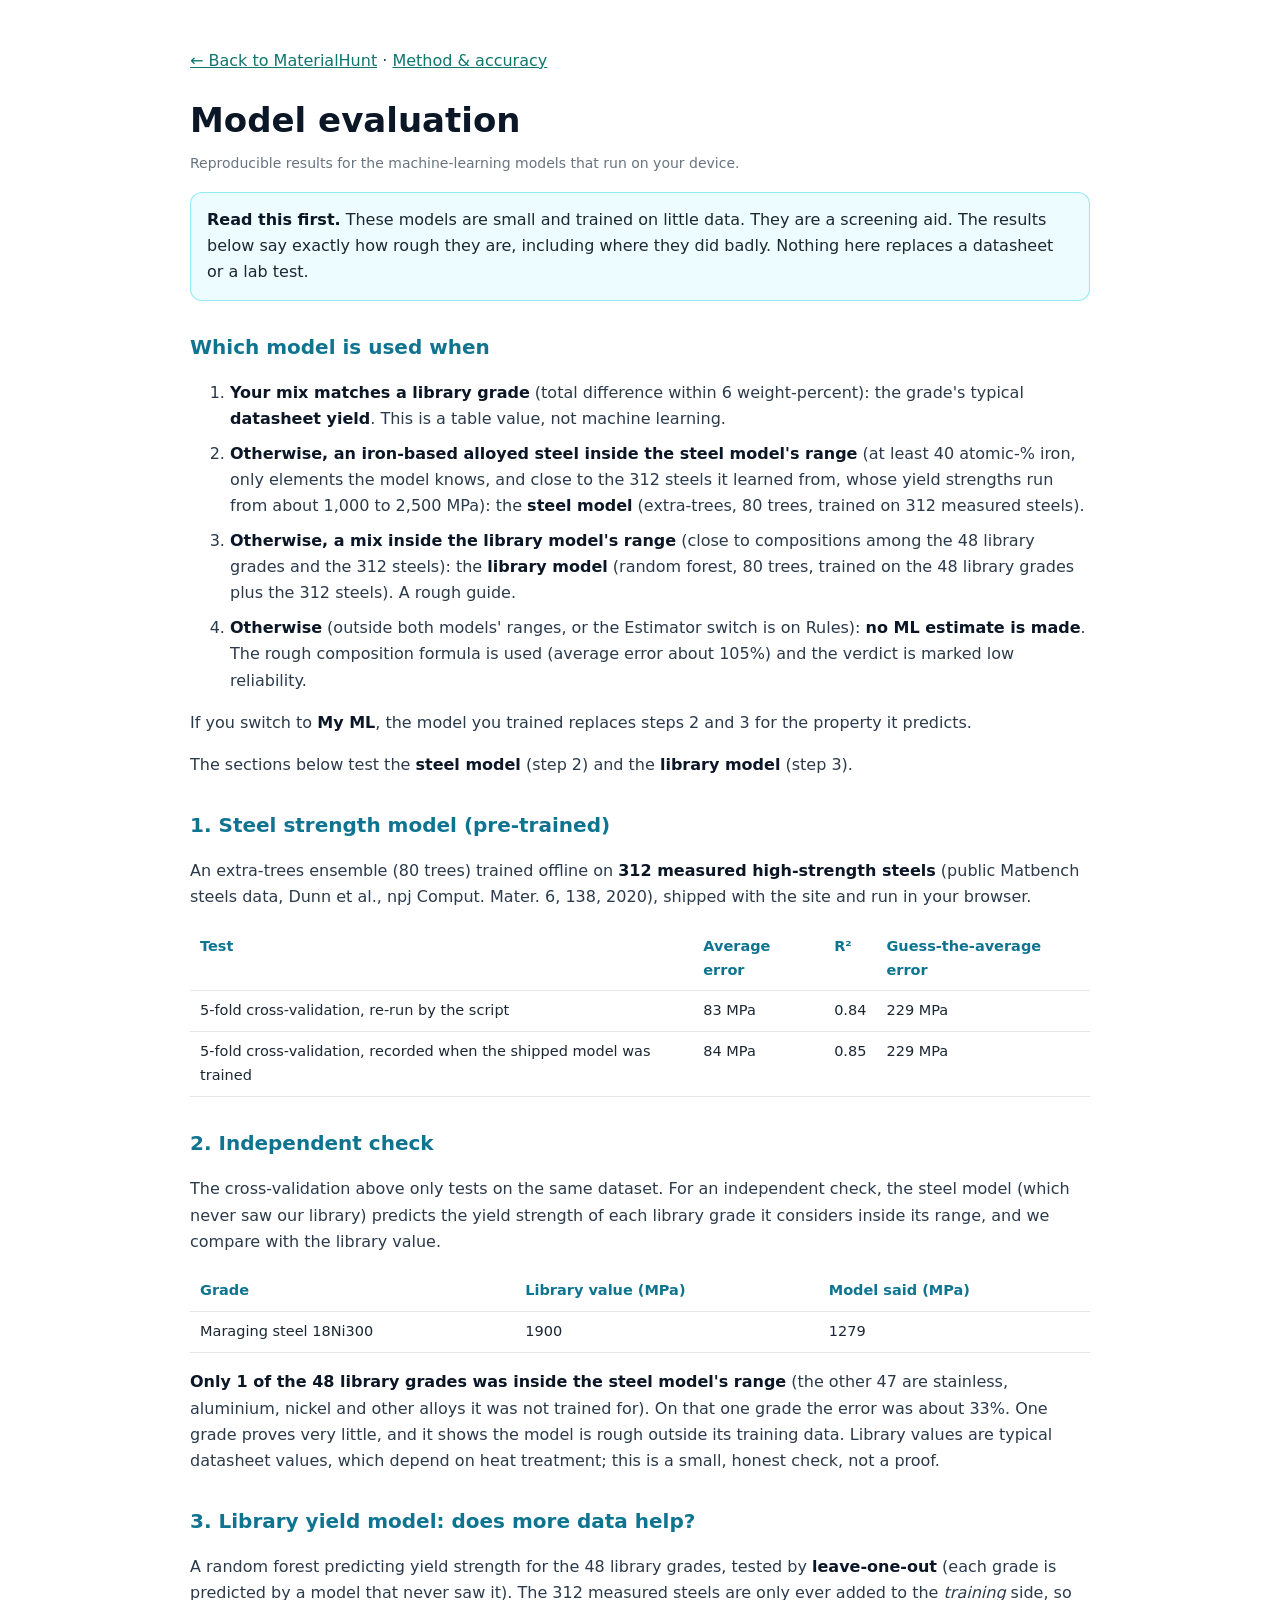
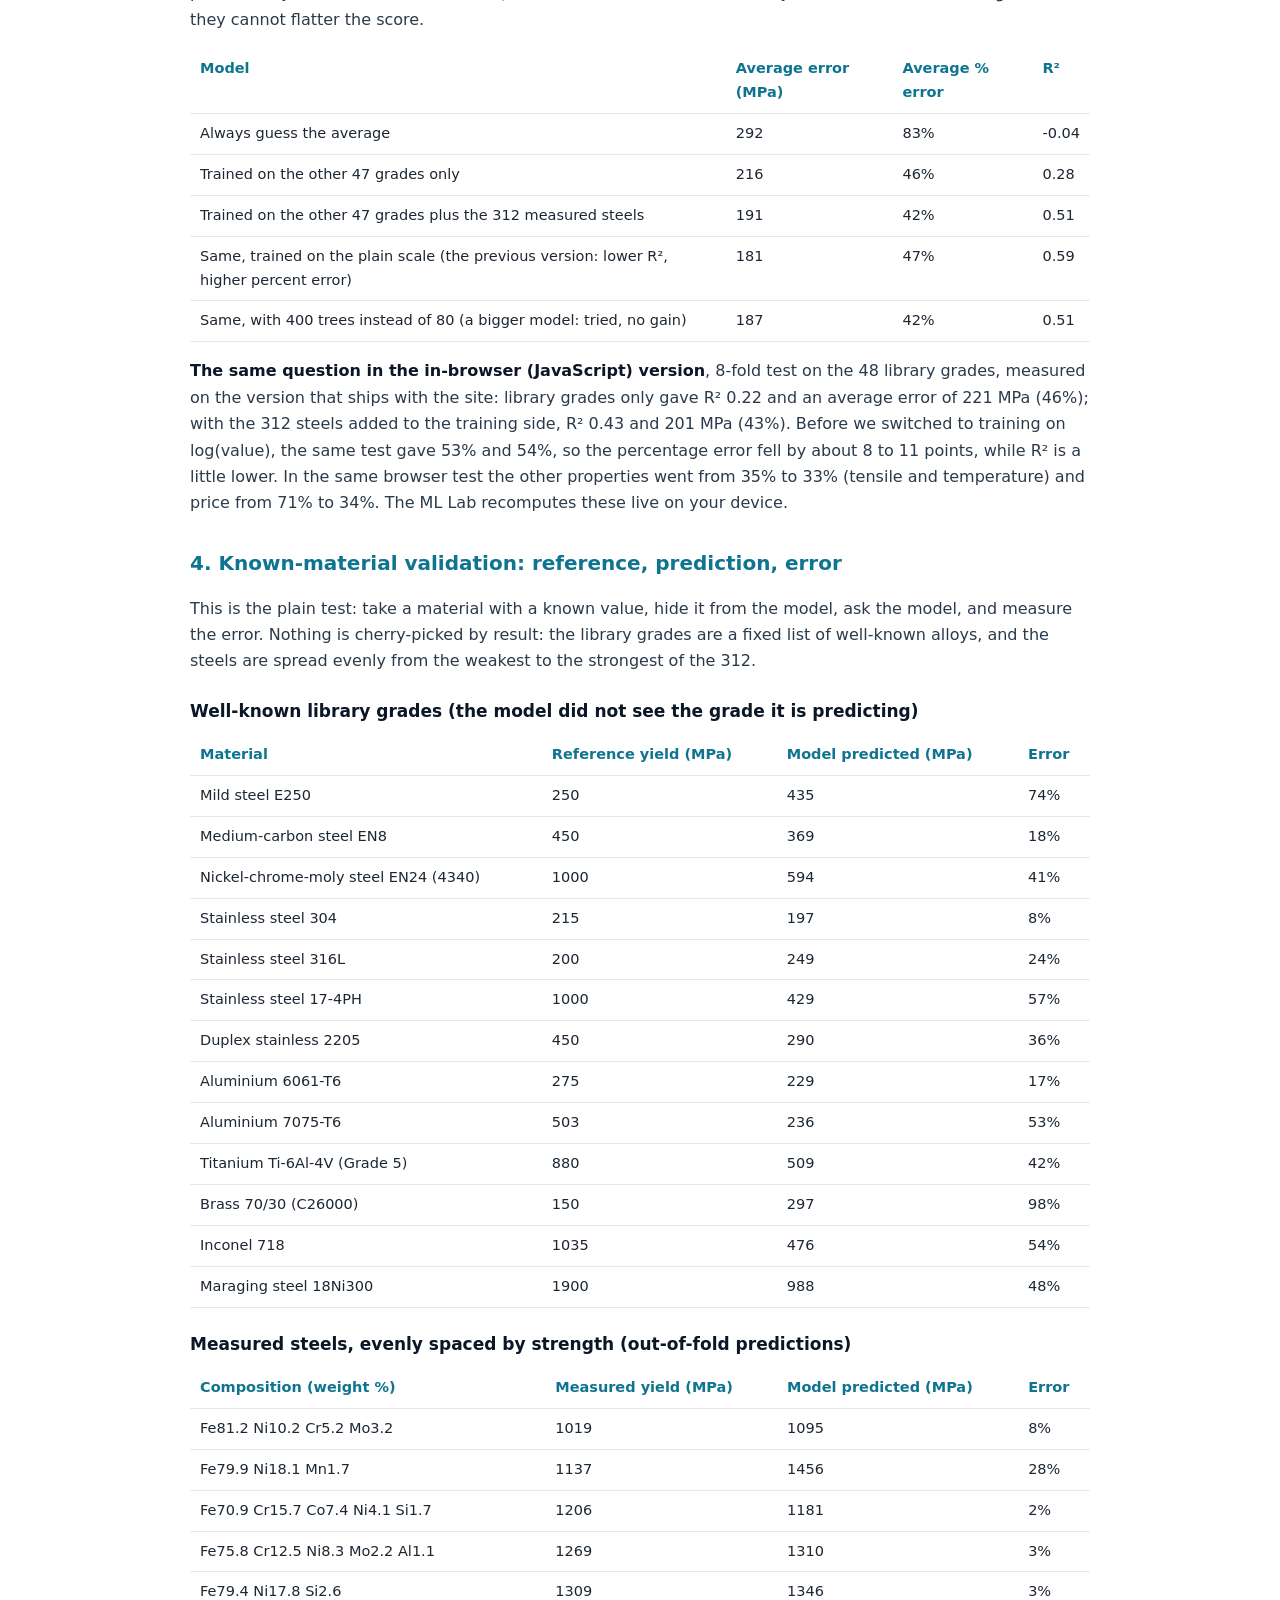
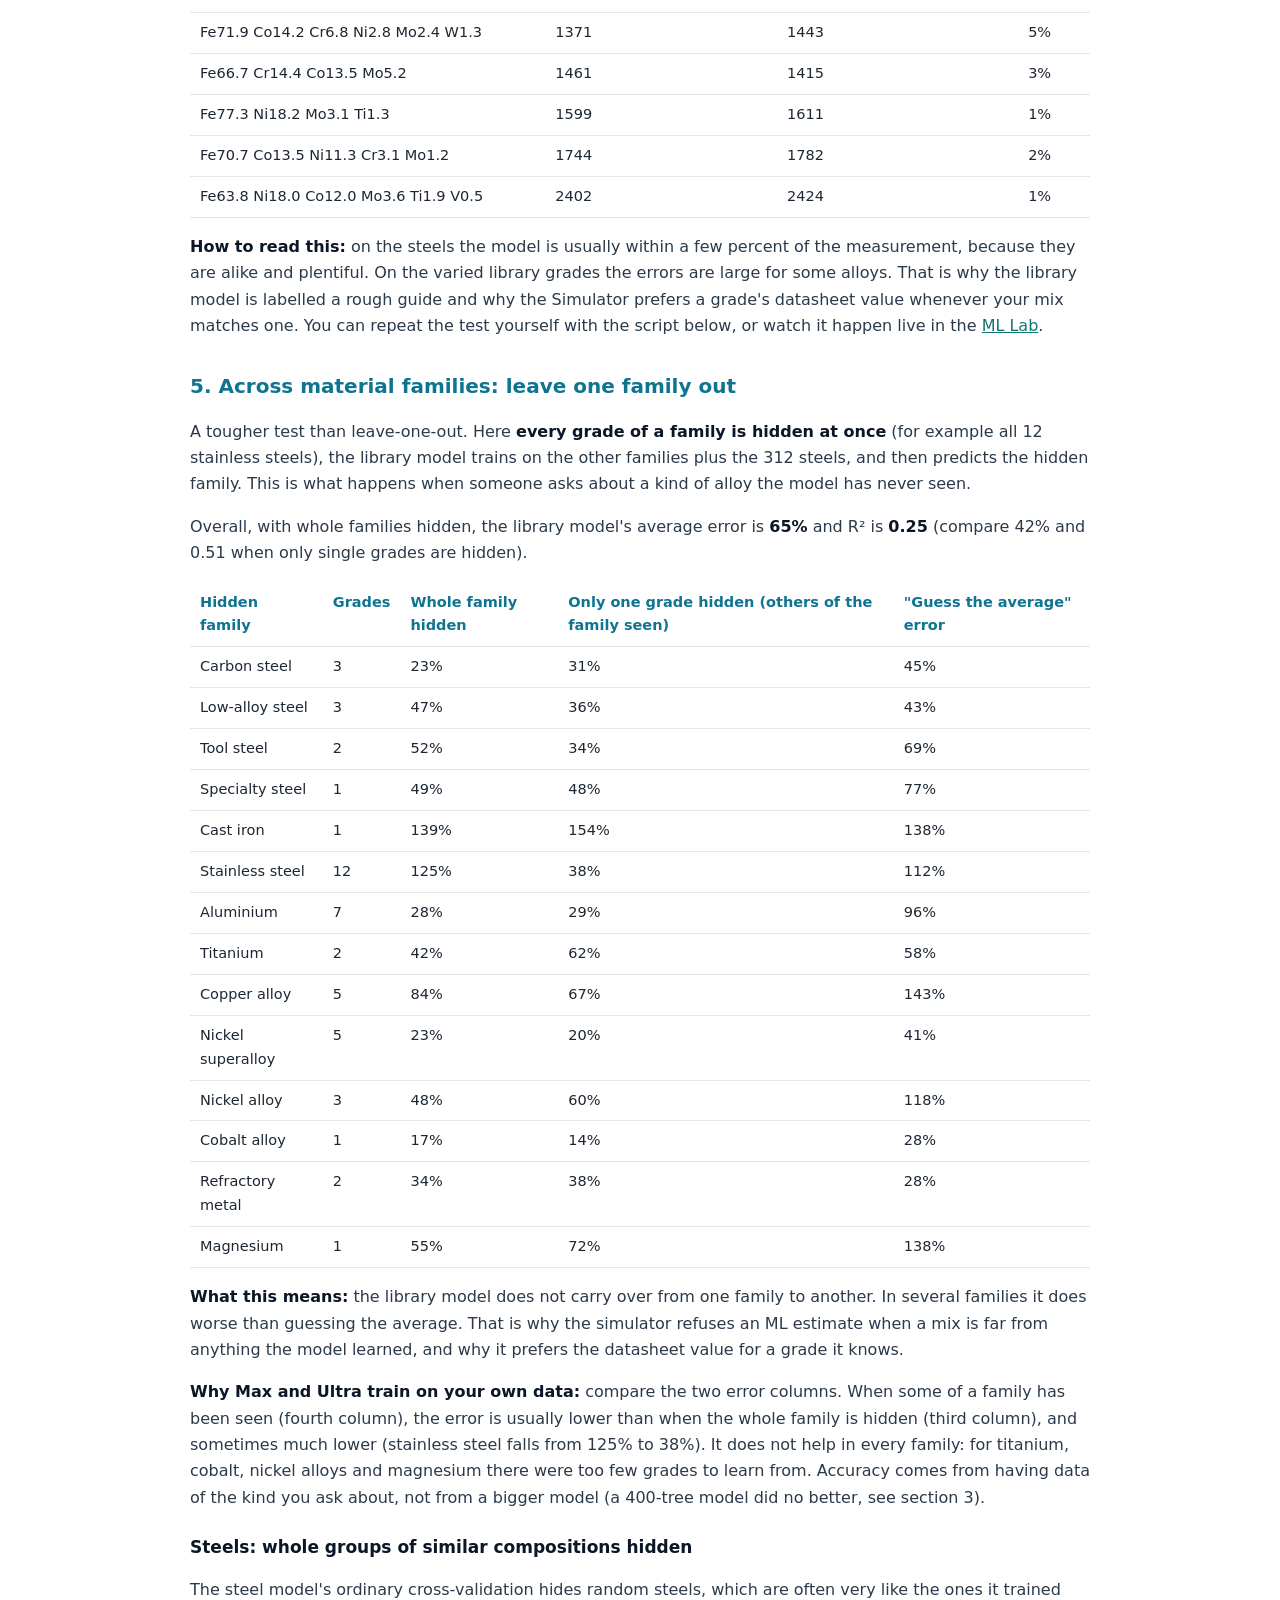
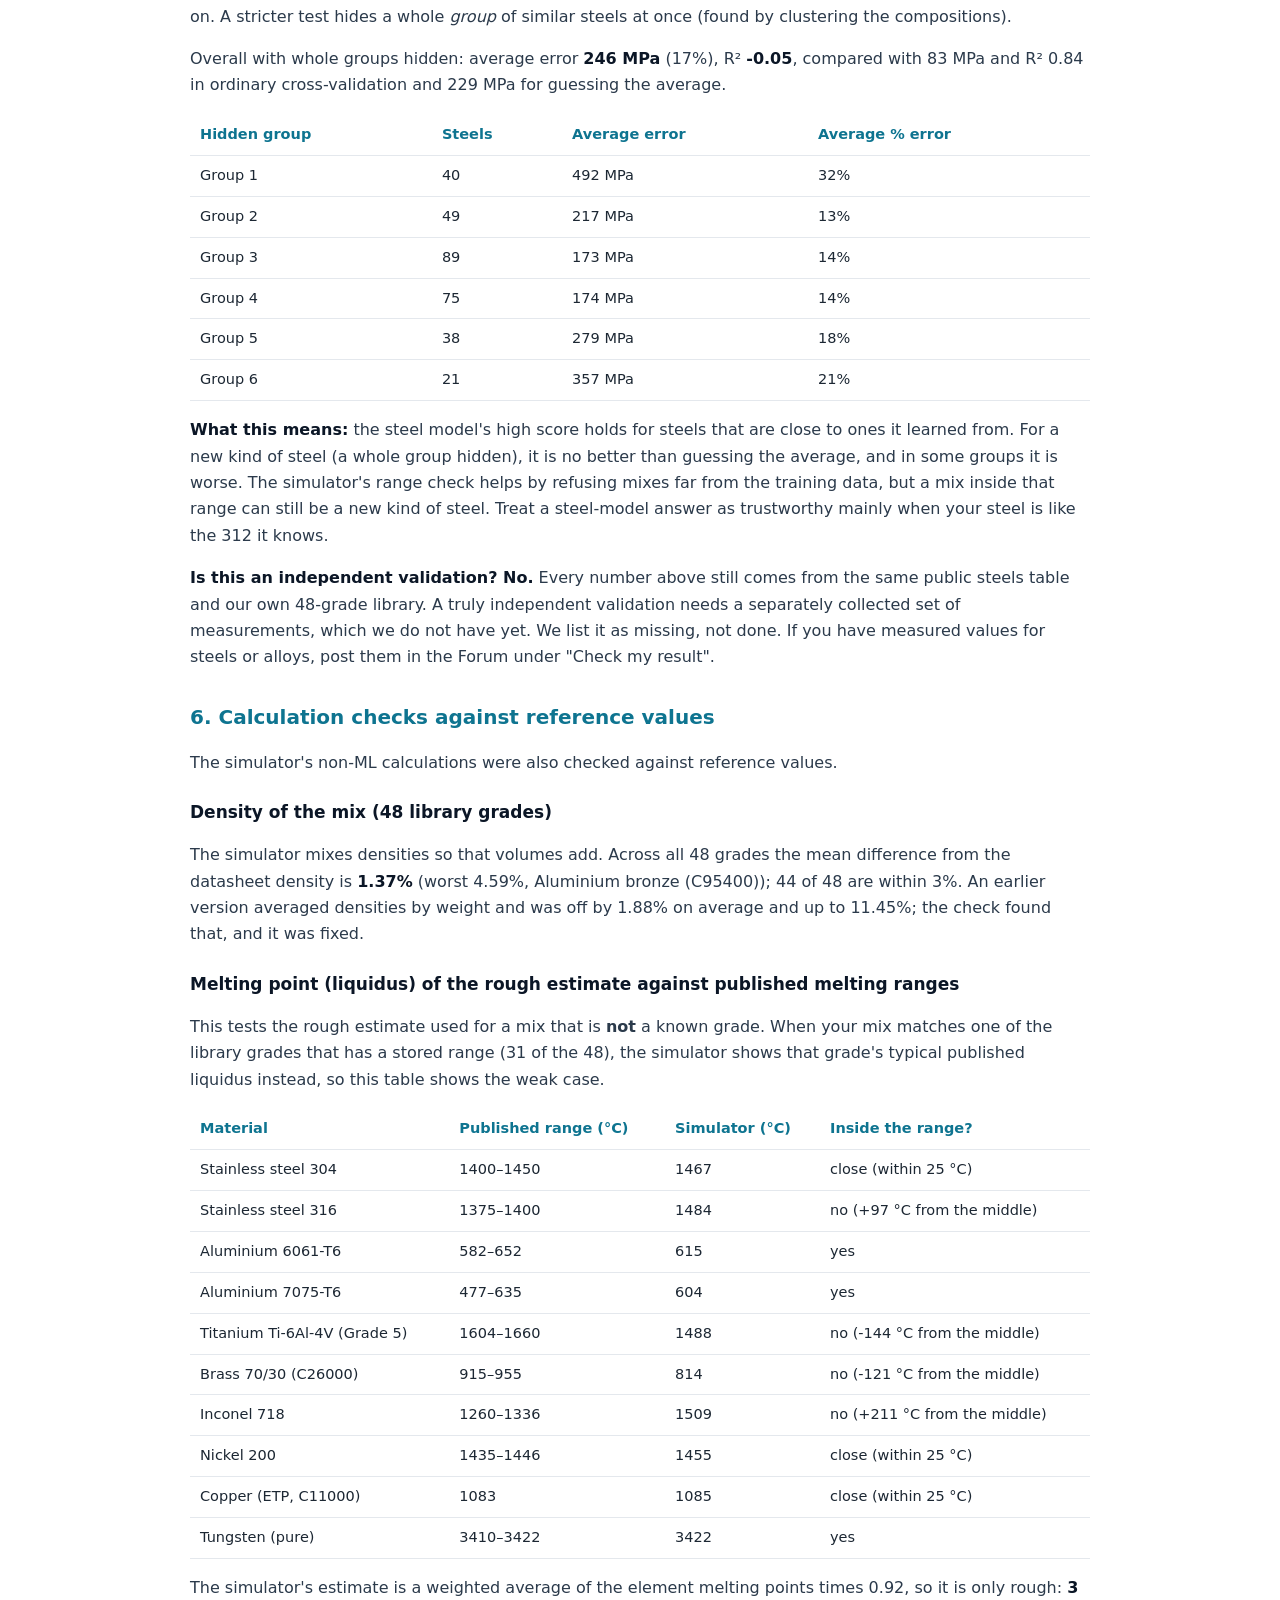
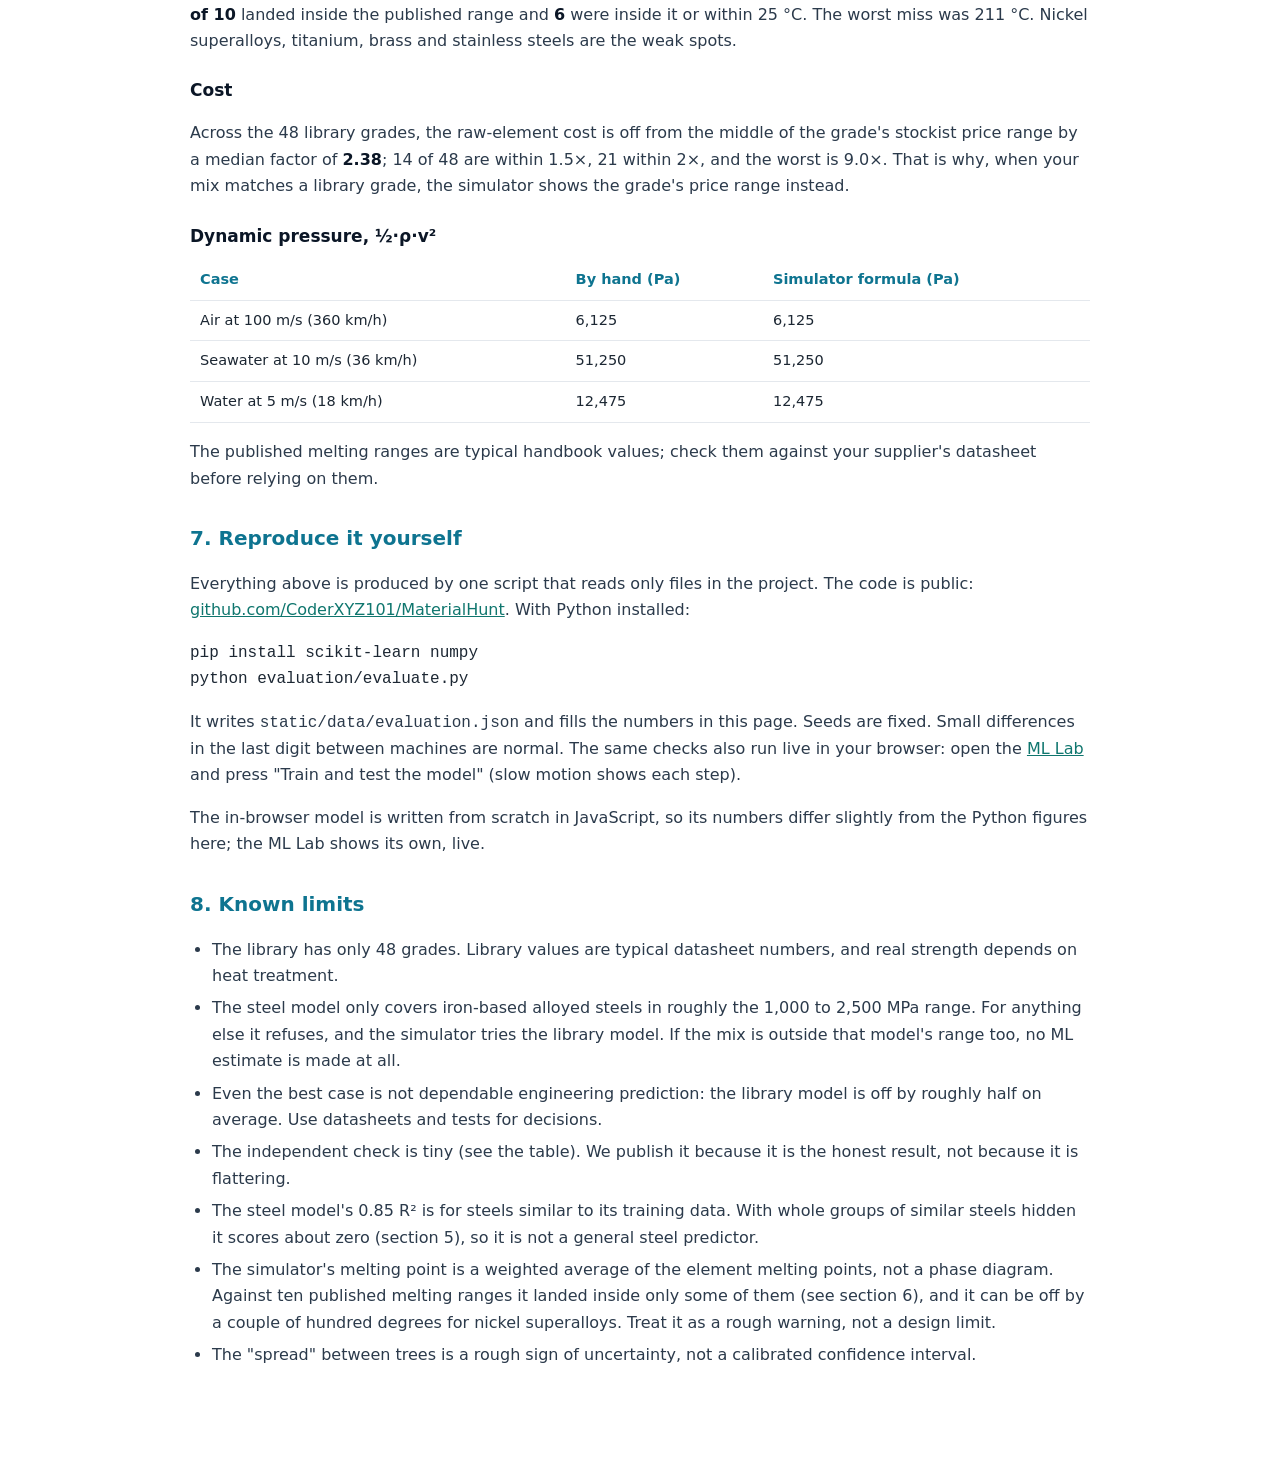
==== commit 2985c11f: "ML trained on log(value): lower percent error (yield 47 to 42, price 71 to 34); promo codes now choo" ====
--- a/static/evaluation.html
+++ b/static/evaluation.html
@@ -38,24 +38,24 @@
 
     <h2>3. Library yield model: does more data help?</h2>
     <p>A random forest predicting yield strength for the 48 library grades, tested by <strong>leave-one-out</strong> (each grade is predicted by a model that never saw it). The 312 measured steels are only ever added to the <em>training</em> side, so they cannot flatter the score.</p>
-    <table id="libTable"><thead><tr><th>Model</th><th>Average error (MPa)</th><th>Average % error</th><th>R²</th></tr></thead><tbody><!--EVAL:lib--><tr><td>Always guess the average</td><td>292</td><td>83%</td><td>-0.04</td></tr><tr><td>Trained on the other 47 grades only</td><td>210</td><td>52%</td><td>0.34</td></tr><tr><td>Trained on the other 47 grades plus the 312 measured steels</td><td>181</td><td>47%</td><td>0.59</td></tr><tr><td>Same, predicting on a log scale (tried, not adopted)</td><td>191</td><td>42%</td><td>0.51</td></tr><tr><td>Same, with 400 trees instead of 80 (a bigger model: tried, no gain)</td><td>182</td><td>48%</td><td>0.60</td></tr><!--/EVAL:lib--></tbody></table>
+    <table id="libTable"><thead><tr><th>Model</th><th>Average error (MPa)</th><th>Average % error</th><th>R²</th></tr></thead><tbody><!--EVAL:lib--><tr><td>Always guess the average</td><td>292</td><td>83%</td><td>-0.04</td></tr><tr><td>Trained on the other 47 grades only</td><td>216</td><td>46%</td><td>0.28</td></tr><tr><td>Trained on the other 47 grades plus the 312 measured steels</td><td>191</td><td>42%</td><td>0.51</td></tr><tr><td>Same, trained on the plain scale (the previous version: lower R², higher percent error)</td><td>181</td><td>47%</td><td>0.59</td></tr><tr><td>Same, with 400 trees instead of 80 (a bigger model: tried, no gain)</td><td>187</td><td>42%</td><td>0.51</td></tr><!--/EVAL:lib--></tbody></table>
 
-    <p><strong>The same question in the in-browser (JavaScript) version</strong>, 8-fold test on the 48 library grades, measured on the version that ships with the site: library grades only gave R² 0.26 and an average error of 226 MPa (53%); with the 312 steels added to the training side, R² 0.48 and 214 MPa (54%). So more data clearly raised R², but the average percentage error barely moved. The ML Lab recomputes these live on your device.</p>
+    <p><strong>The same question in the in-browser (JavaScript) version</strong>, 8-fold test on the 48 library grades, measured on the version that ships with the site: library grades only gave R² 0.22 and an average error of 221 MPa (46%); with the 312 steels added to the training side, R² 0.43 and 201 MPa (43%). Before we switched to training on log(value), the same test gave 53% and 54%, so the percentage error fell by about 8 to 11 points, while R² is a little lower. In the same browser test the other properties went from 35% to 33% (tensile and temperature) and price from 71% to 34%. The ML Lab recomputes these live on your device.</p>
 
     <h2>4. Known-material validation: reference, prediction, error</h2>
     <p>This is the plain test: take a material with a known value, hide it from the model, ask the model, and measure the error. Nothing is cherry-picked by result: the library grades are a fixed list of well-known alloys, and the steels are spread evenly from the weakest to the strongest of the 312.</p>
     <h3>Well-known library grades (the model did not see the grade it is predicting)</h3>
-    <table><thead><tr><th>Material</th><th>Reference yield (MPa)</th><th>Model predicted (MPa)</th><th>Error</th></tr></thead><tbody><!--EVAL:vlib--><tr><td>Mild steel E250</td><td>250</td><td>472</td><td>89%</td></tr><tr><td>Medium-carbon steel EN8</td><td>450</td><td>464</td><td>3%</td></tr><tr><td>Nickel-chrome-moly steel EN24 (4340)</td><td>1000</td><td>670</td><td>33%</td></tr><tr><td>Stainless steel 304</td><td>215</td><td>225</td><td>5%</td></tr><tr><td>Stainless steel 316L</td><td>200</td><td>237</td><td>19%</td></tr><tr><td>Stainless steel 17-4PH</td><td>1000</td><td>565</td><td>44%</td></tr><tr><td>Duplex stainless 2205</td><td>450</td><td>398</td><td>12%</td></tr><tr><td>Aluminium 6061-T6</td><td>275</td><td>233</td><td>15%</td></tr><tr><td>Aluminium 7075-T6</td><td>503</td><td>233</td><td>54%</td></tr><tr><td>Titanium Ti-6Al-4V (Grade 5)</td><td>880</td><td>871</td><td>1%</td></tr><tr><td>Brass 70/30 (C26000)</td><td>150</td><td>313</td><td>109%</td></tr><tr><td>Inconel 718</td><td>1035</td><td>585</td><td>43%</td></tr><tr><td>Maraging steel 18Ni300</td><td>1900</td><td>1069</td><td>44%</td></tr><!--/EVAL:vlib--></tbody></table>
+    <table><thead><tr><th>Material</th><th>Reference yield (MPa)</th><th>Model predicted (MPa)</th><th>Error</th></tr></thead><tbody><!--EVAL:vlib--><tr><td>Mild steel E250</td><td>250</td><td>435</td><td>74%</td></tr><tr><td>Medium-carbon steel EN8</td><td>450</td><td>369</td><td>18%</td></tr><tr><td>Nickel-chrome-moly steel EN24 (4340)</td><td>1000</td><td>594</td><td>41%</td></tr><tr><td>Stainless steel 304</td><td>215</td><td>197</td><td>8%</td></tr><tr><td>Stainless steel 316L</td><td>200</td><td>249</td><td>24%</td></tr><tr><td>Stainless steel 17-4PH</td><td>1000</td><td>429</td><td>57%</td></tr><tr><td>Duplex stainless 2205</td><td>450</td><td>290</td><td>36%</td></tr><tr><td>Aluminium 6061-T6</td><td>275</td><td>229</td><td>17%</td></tr><tr><td>Aluminium 7075-T6</td><td>503</td><td>236</td><td>53%</td></tr><tr><td>Titanium Ti-6Al-4V (Grade 5)</td><td>880</td><td>509</td><td>42%</td></tr><tr><td>Brass 70/30 (C26000)</td><td>150</td><td>297</td><td>98%</td></tr><tr><td>Inconel 718</td><td>1035</td><td>476</td><td>54%</td></tr><tr><td>Maraging steel 18Ni300</td><td>1900</td><td>988</td><td>48%</td></tr><!--/EVAL:vlib--></tbody></table>
     <h3>Measured steels, evenly spaced by strength (out-of-fold predictions)</h3>
     <table><thead><tr><th>Composition (weight %)</th><th>Measured yield (MPa)</th><th>Model predicted (MPa)</th><th>Error</th></tr></thead><tbody><!--EVAL:vsteel--><tr><td>Fe81.2 Ni10.2 Cr5.2 Mo3.2</td><td>1019</td><td>1095</td><td>8%</td></tr><tr><td>Fe79.9 Ni18.1 Mn1.7</td><td>1137</td><td>1456</td><td>28%</td></tr><tr><td>Fe70.9 Cr15.7 Co7.4 Ni4.1 Si1.7</td><td>1206</td><td>1181</td><td>2%</td></tr><tr><td>Fe75.8 Cr12.5 Ni8.3 Mo2.2 Al1.1</td><td>1269</td><td>1310</td><td>3%</td></tr><tr><td>Fe79.4 Ni17.8 Si2.6</td><td>1309</td><td>1346</td><td>3%</td></tr><tr><td>Fe71.9 Co14.2 Cr6.8 Ni2.8 Mo2.4 W1.3</td><td>1371</td><td>1443</td><td>5%</td></tr><tr><td>Fe66.7 Cr14.4 Co13.5 Mo5.2</td><td>1461</td><td>1415</td><td>3%</td></tr><tr><td>Fe77.3 Ni18.2 Mo3.1 Ti1.3</td><td>1599</td><td>1611</td><td>1%</td></tr><tr><td>Fe70.7 Co13.5 Ni11.3 Cr3.1 Mo1.2</td><td>1744</td><td>1782</td><td>2%</td></tr><tr><td>Fe63.8 Ni18.0 Co12.0 Mo3.6 Ti1.9 V0.5</td><td>2402</td><td>2424</td><td>1%</td></tr><!--/EVAL:vsteel--></tbody></table>
     <p><strong>How to read this:</strong> on the steels the model is usually within a few percent of the measurement, because they are alike and plentiful. On the varied library grades the errors are large for some alloys. That is why the library model is labelled a rough guide and why the Simulator prefers a grade's datasheet value whenever your mix matches one. You can repeat the test yourself with the script below, or watch it happen live in the <a href="/" data-view-link="ml">ML Lab</a>.</p>
 
     <h2>5. Across material families: leave one family out</h2>
     <p>A tougher test than leave-one-out. Here <strong>every grade of a family is hidden at once</strong> (for example all 12 stainless steels), the library model trains on the other families plus the 312 steels, and then predicts the hidden family. This is what happens when someone asks about a kind of alloy the model has never seen.</p>
-    <p><!--EVAL:famsum-->Overall, with whole families hidden, the library model's average error is <strong>85%</strong> and R² is <strong>0.31</strong> (compare 47% and 0.59 when only single grades are hidden).<!--/EVAL:famsum--></p>
-    <table><thead><tr><th>Hidden family</th><th>Grades</th><th>Whole family hidden</th><th>Only one grade hidden (others of the family seen)</th><th>"Guess the average" error</th></tr></thead><tbody><!--EVAL:fam--><tr><td>Carbon steel</td><td>3</td><td>56%</td><td>36%</td><td>45%</td></tr><tr><td>Low-alloy steel</td><td>3</td><td>33%</td><td>20%</td><td>43%</td></tr><tr><td>Tool steel</td><td>2</td><td>37%</td><td>22%</td><td>69%</td></tr><tr><td>Specialty steel</td><td>1</td><td>38%</td><td>44%</td><td>77%</td></tr><tr><td>Cast iron</td><td>1</td><td>224%</td><td>205%</td><td>138%</td></tr><tr><td>Stainless steel</td><td>12</td><td>164%</td><td>42%</td><td>112%</td></tr><tr><td>Aluminium</td><td>7</td><td>50%</td><td>34%</td><td>96%</td></tr><tr><td>Titanium</td><td>2</td><td>70%</td><td>70%</td><td>58%</td></tr><tr><td>Copper alloy</td><td>5</td><td>101%</td><td>70%</td><td>143%</td></tr><tr><td>Nickel superalloy</td><td>5</td><td>31%</td><td>26%</td><td>41%</td></tr><tr><td>Nickel alloy</td><td>3</td><td>51%</td><td>62%</td><td>118%</td></tr><tr><td>Cobalt alloy</td><td>1</td><td>42%</td><td>50%</td><td>28%</td></tr><tr><td>Refractory metal</td><td>2</td><td>43%</td><td>45%</td><td>28%</td></tr><tr><td>Magnesium</td><td>1</td><td>78%</td><td>107%</td><td>138%</td></tr><!--/EVAL:fam--></tbody></table>
+    <p><!--EVAL:famsum-->Overall, with whole families hidden, the library model's average error is <strong>65%</strong> and R² is <strong>0.25</strong> (compare 42% and 0.51 when only single grades are hidden).<!--/EVAL:famsum--></p>
+    <table><thead><tr><th>Hidden family</th><th>Grades</th><th>Whole family hidden</th><th>Only one grade hidden (others of the family seen)</th><th>"Guess the average" error</th></tr></thead><tbody><!--EVAL:fam--><tr><td>Carbon steel</td><td>3</td><td>23%</td><td>31%</td><td>45%</td></tr><tr><td>Low-alloy steel</td><td>3</td><td>47%</td><td>36%</td><td>43%</td></tr><tr><td>Tool steel</td><td>2</td><td>52%</td><td>34%</td><td>69%</td></tr><tr><td>Specialty steel</td><td>1</td><td>49%</td><td>48%</td><td>77%</td></tr><tr><td>Cast iron</td><td>1</td><td>139%</td><td>154%</td><td>138%</td></tr><tr><td>Stainless steel</td><td>12</td><td>125%</td><td>38%</td><td>112%</td></tr><tr><td>Aluminium</td><td>7</td><td>28%</td><td>29%</td><td>96%</td></tr><tr><td>Titanium</td><td>2</td><td>42%</td><td>62%</td><td>58%</td></tr><tr><td>Copper alloy</td><td>5</td><td>84%</td><td>67%</td><td>143%</td></tr><tr><td>Nickel superalloy</td><td>5</td><td>23%</td><td>20%</td><td>41%</td></tr><tr><td>Nickel alloy</td><td>3</td><td>48%</td><td>60%</td><td>118%</td></tr><tr><td>Cobalt alloy</td><td>1</td><td>17%</td><td>14%</td><td>28%</td></tr><tr><td>Refractory metal</td><td>2</td><td>34%</td><td>38%</td><td>28%</td></tr><tr><td>Magnesium</td><td>1</td><td>55%</td><td>72%</td><td>138%</td></tr><!--/EVAL:fam--></tbody></table>
     <p><strong>What this means:</strong> the library model does not carry over from one family to another. In several families it does worse than guessing the average. That is why the simulator refuses an ML estimate when a mix is far from anything the model learned, and why it prefers the datasheet value for a grade it knows.</p>
-    <p><strong>Why Max and Ultra train on your own data:</strong> compare the two error columns. When some of a family has been seen (fourth column), the error is usually lower than when the whole family is hidden (third column), and sometimes much lower (stainless steel falls from 164% to 42%). It does not help in every family: for titanium, cobalt, nickel alloys and magnesium there were too few grades to learn from. Accuracy comes from having data of the kind you ask about, not from a bigger model (a 400-tree model did no better, see section 3).</p>
+    <p><strong>Why Max and Ultra train on your own data:</strong> compare the two error columns. When some of a family has been seen (fourth column), the error is usually lower than when the whole family is hidden (third column), and sometimes much lower (stainless steel falls from 125% to 38%). It does not help in every family: for titanium, cobalt, nickel alloys and magnesium there were too few grades to learn from. Accuracy comes from having data of the kind you ask about, not from a bigger model (a 400-tree model did no better, see section 3).</p>
 
     <h3>Steels: whole groups of similar compositions hidden</h3>
     <p>The steel model's ordinary cross-validation hides random steels, which are often very like the ones it trained on. A stricter test hides a whole <em>group</em> of similar steels at once (found by clustering the compositions).</p>
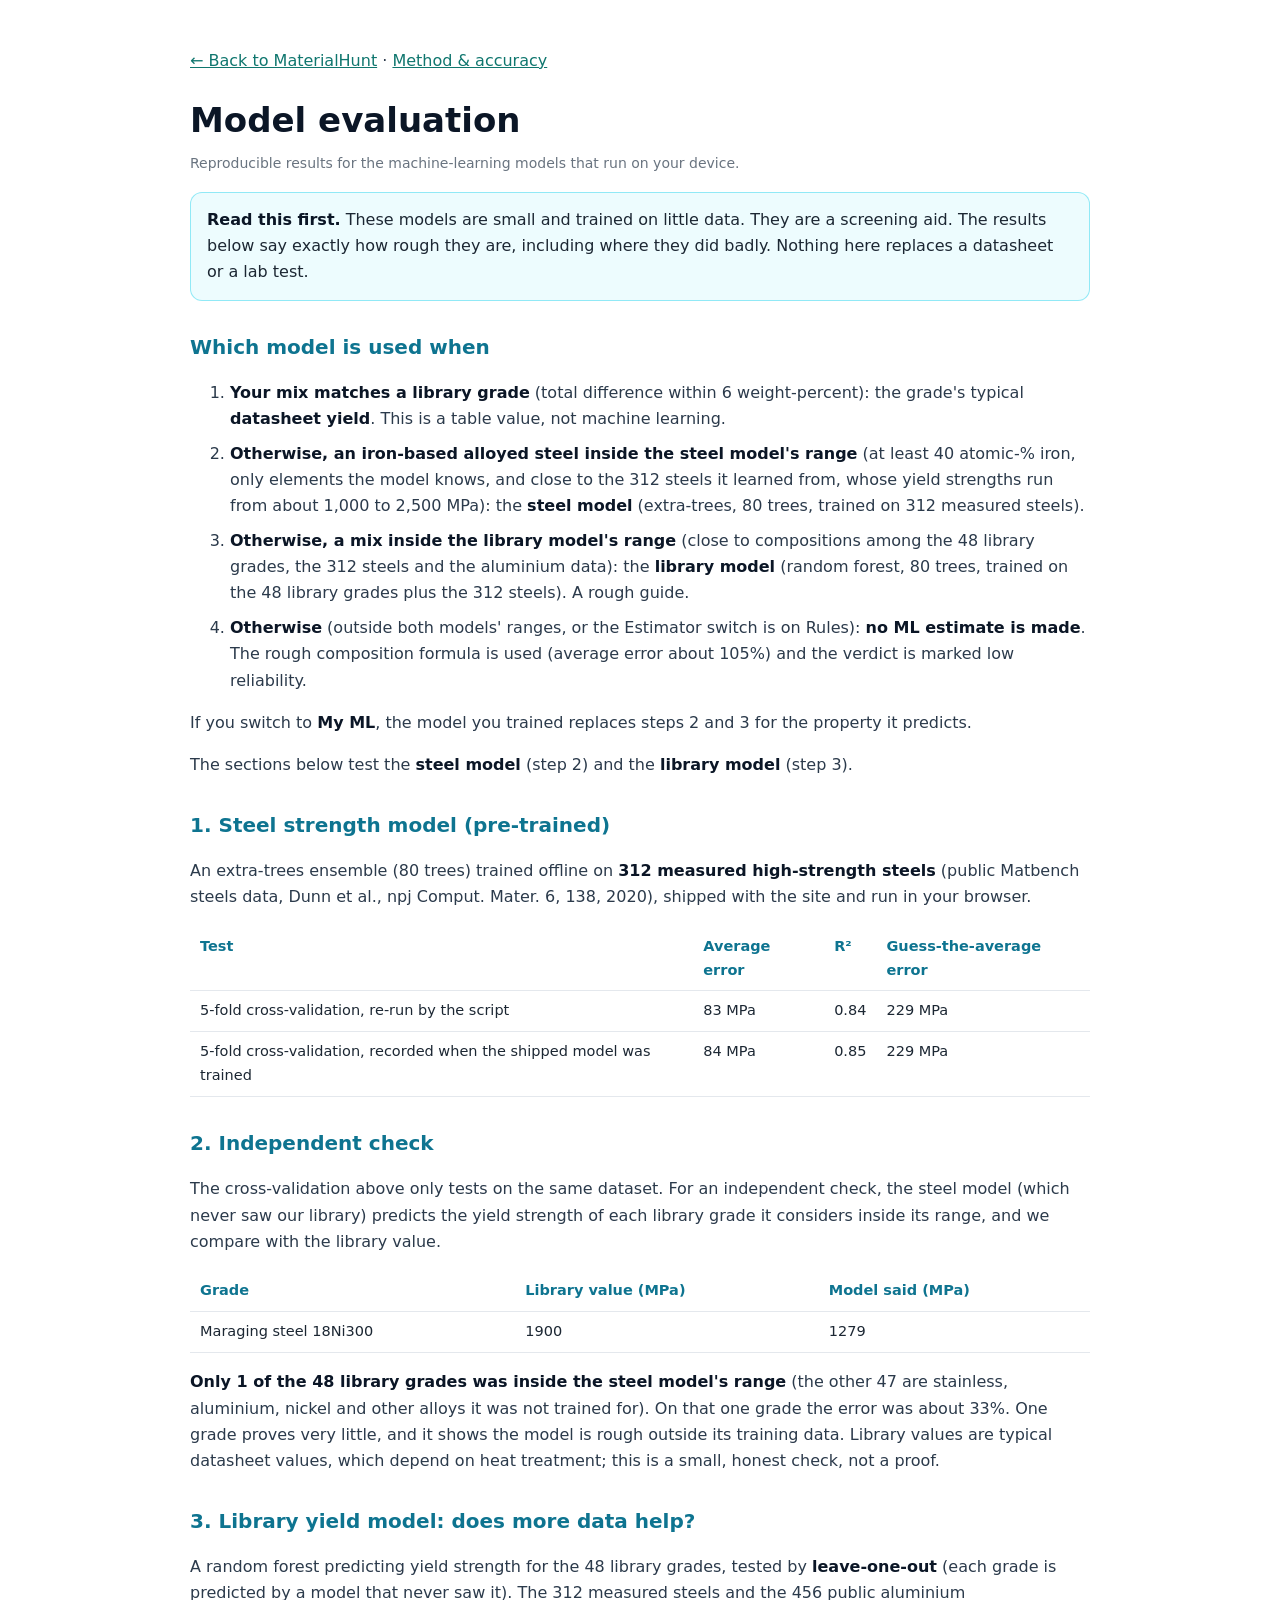
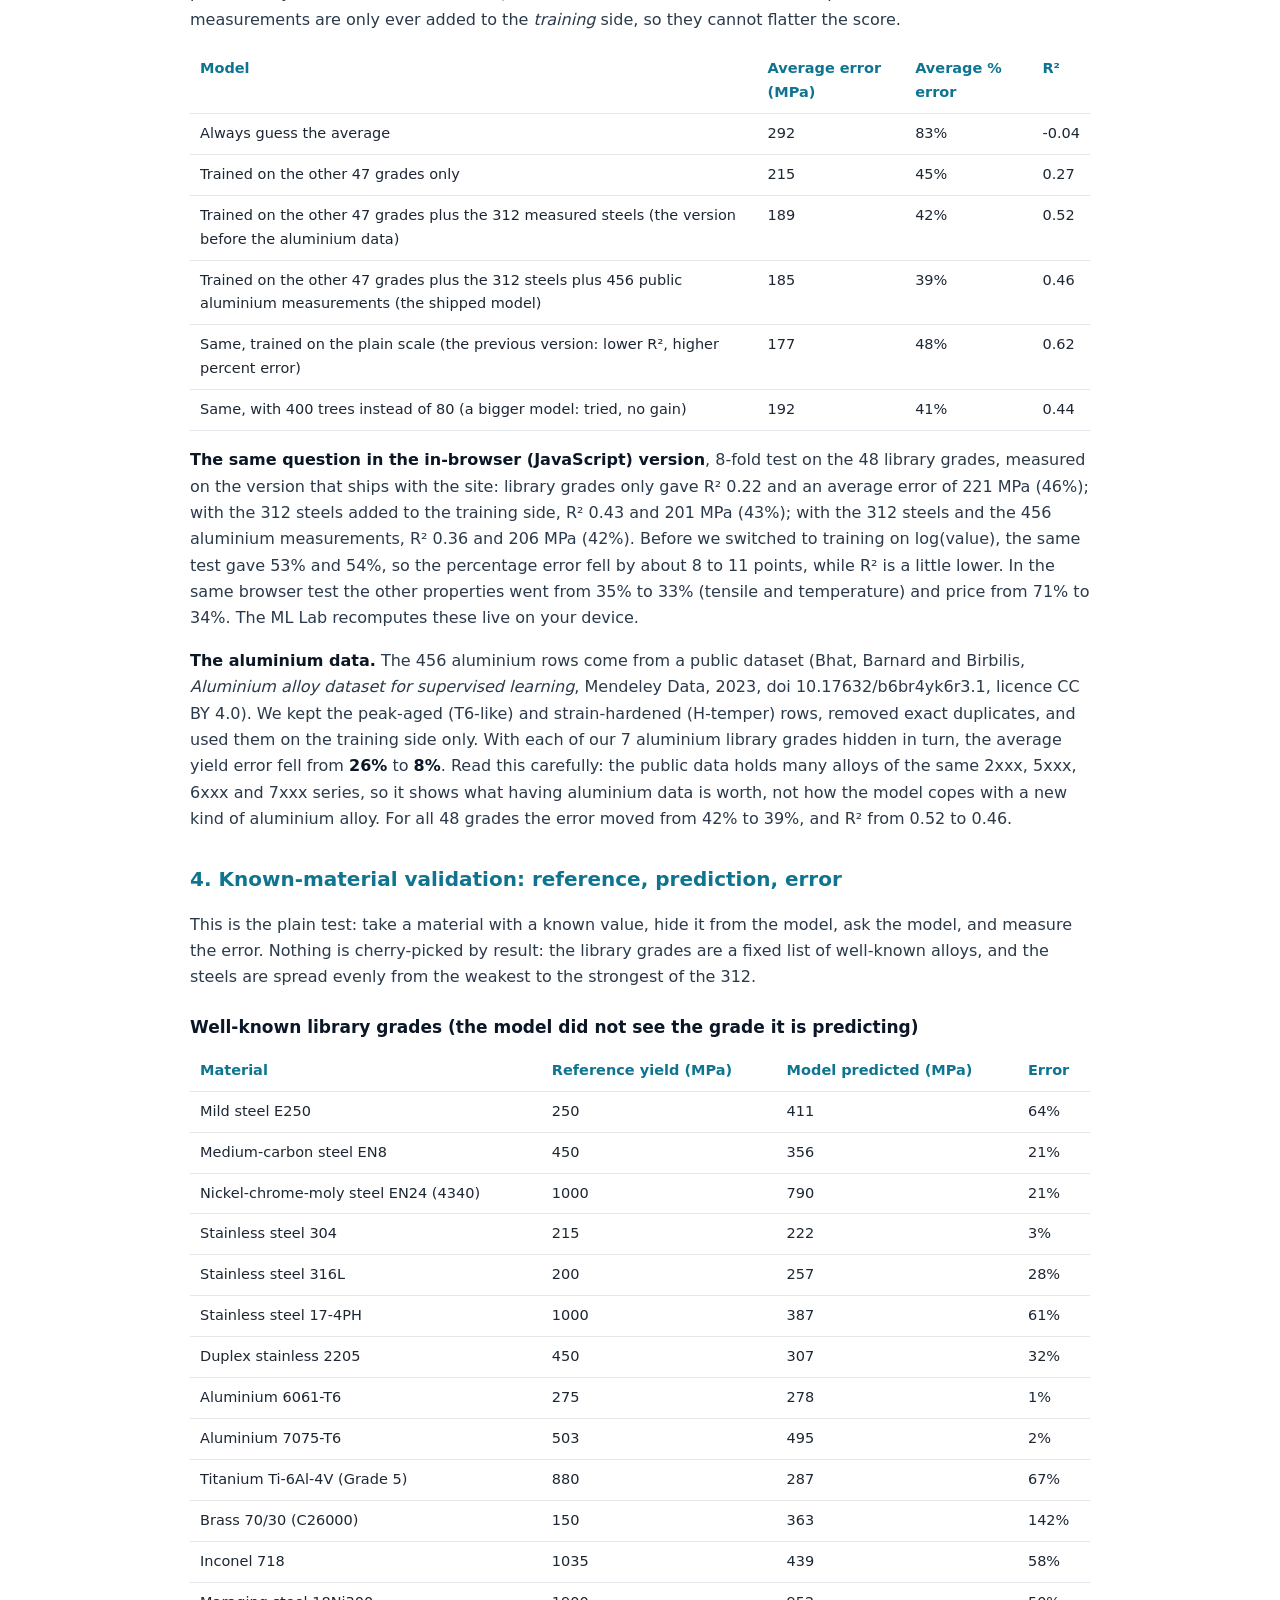
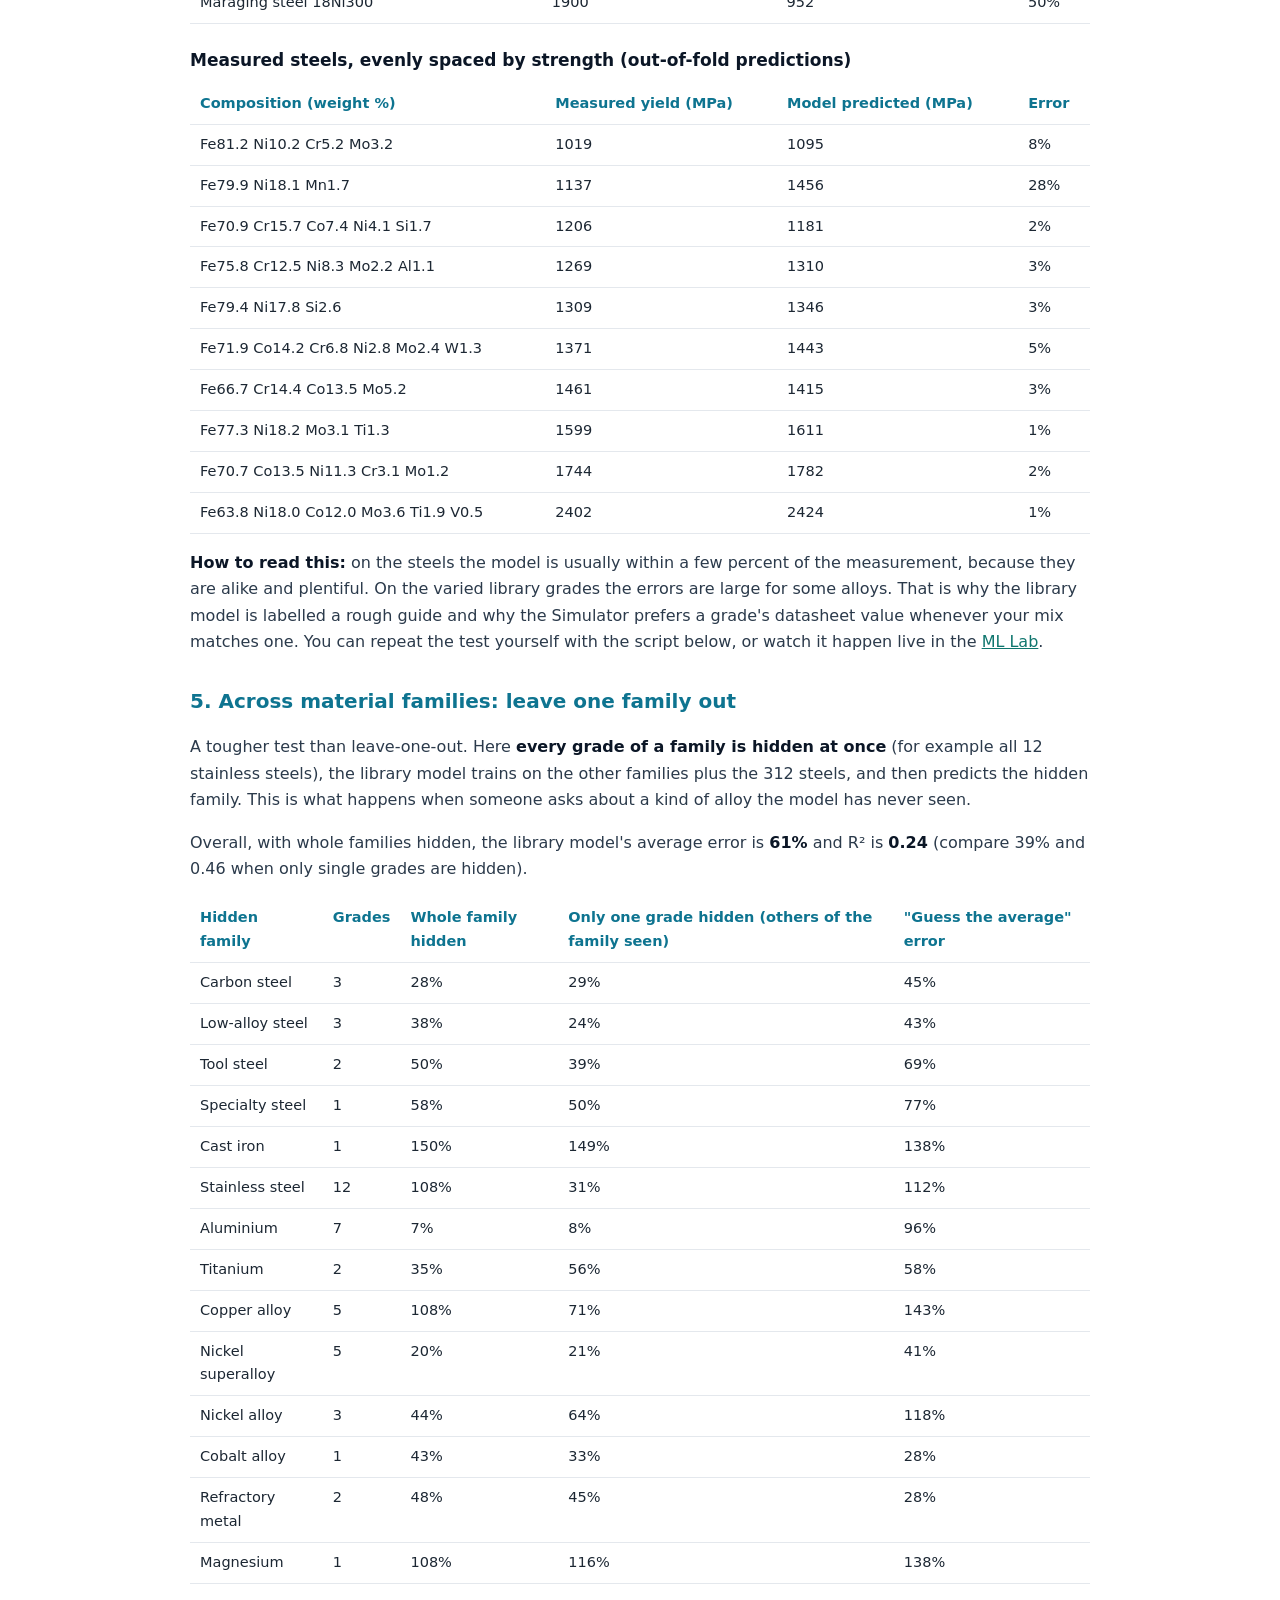
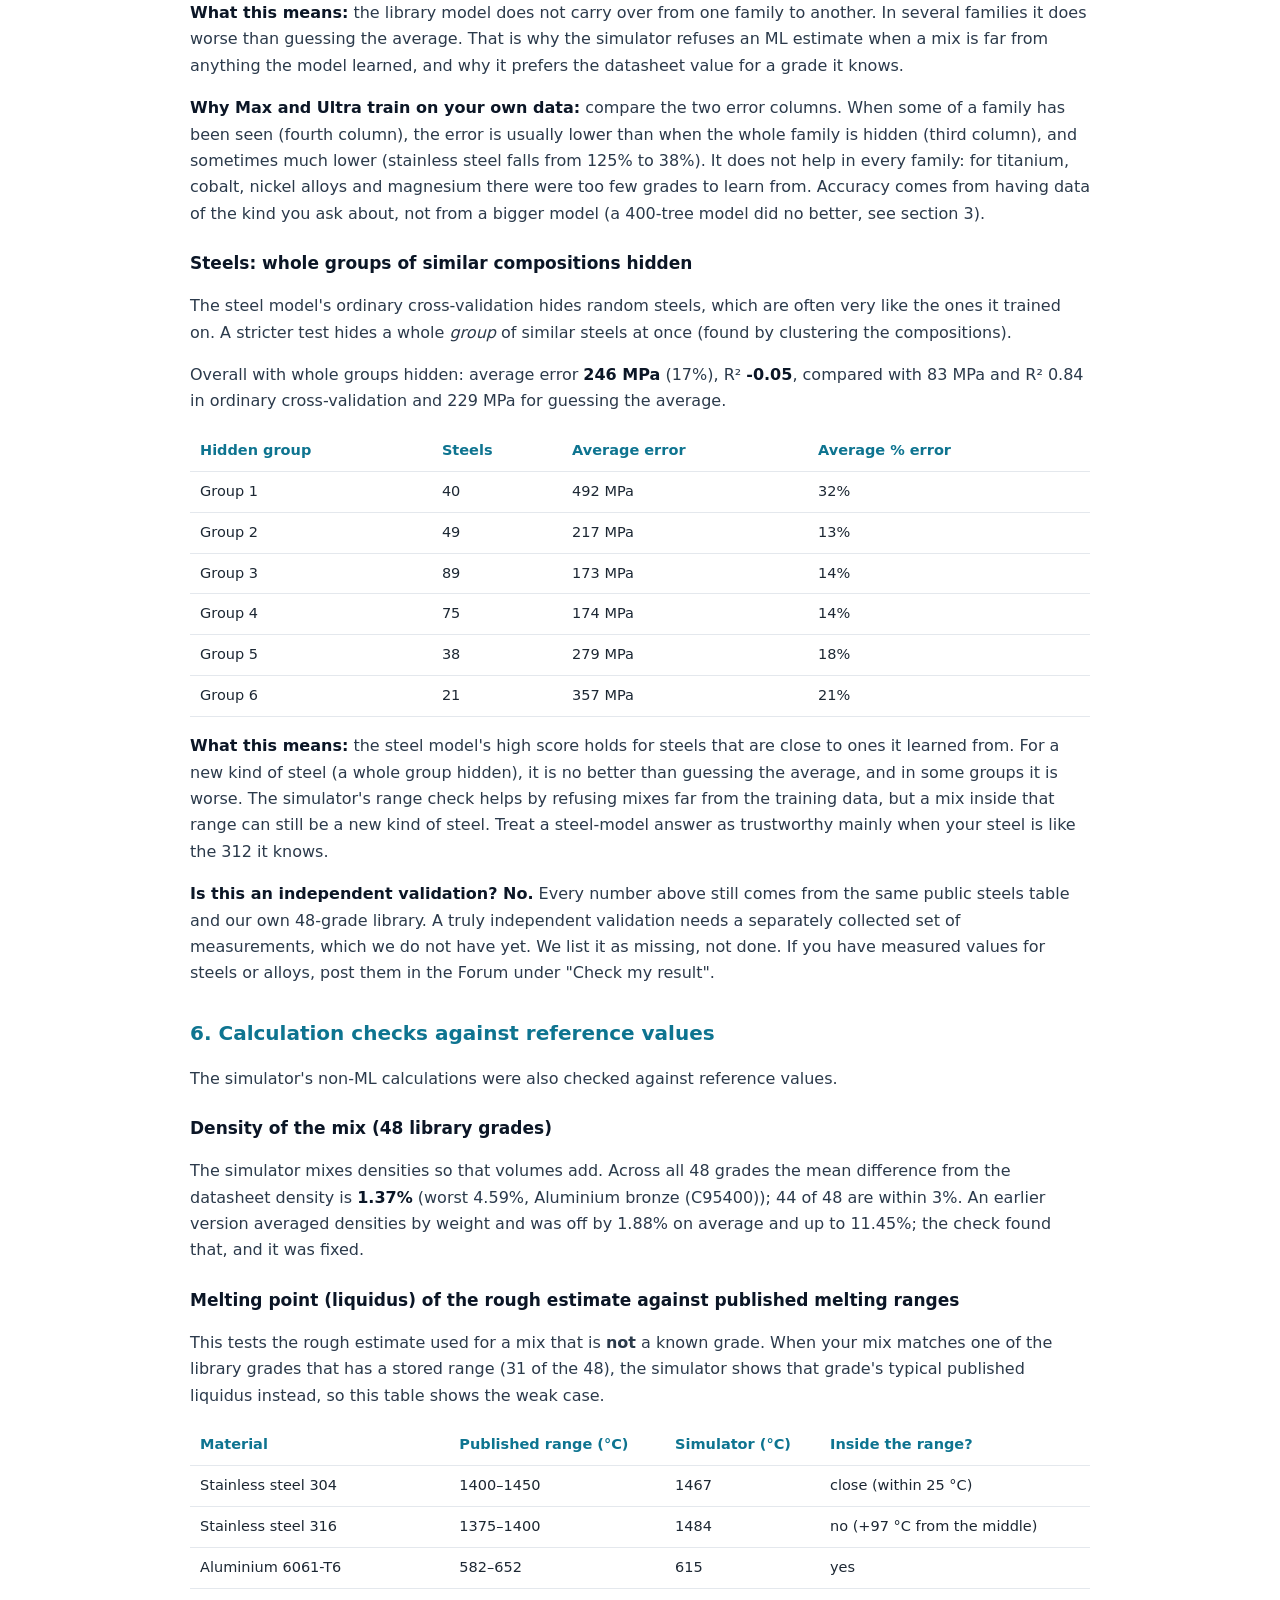
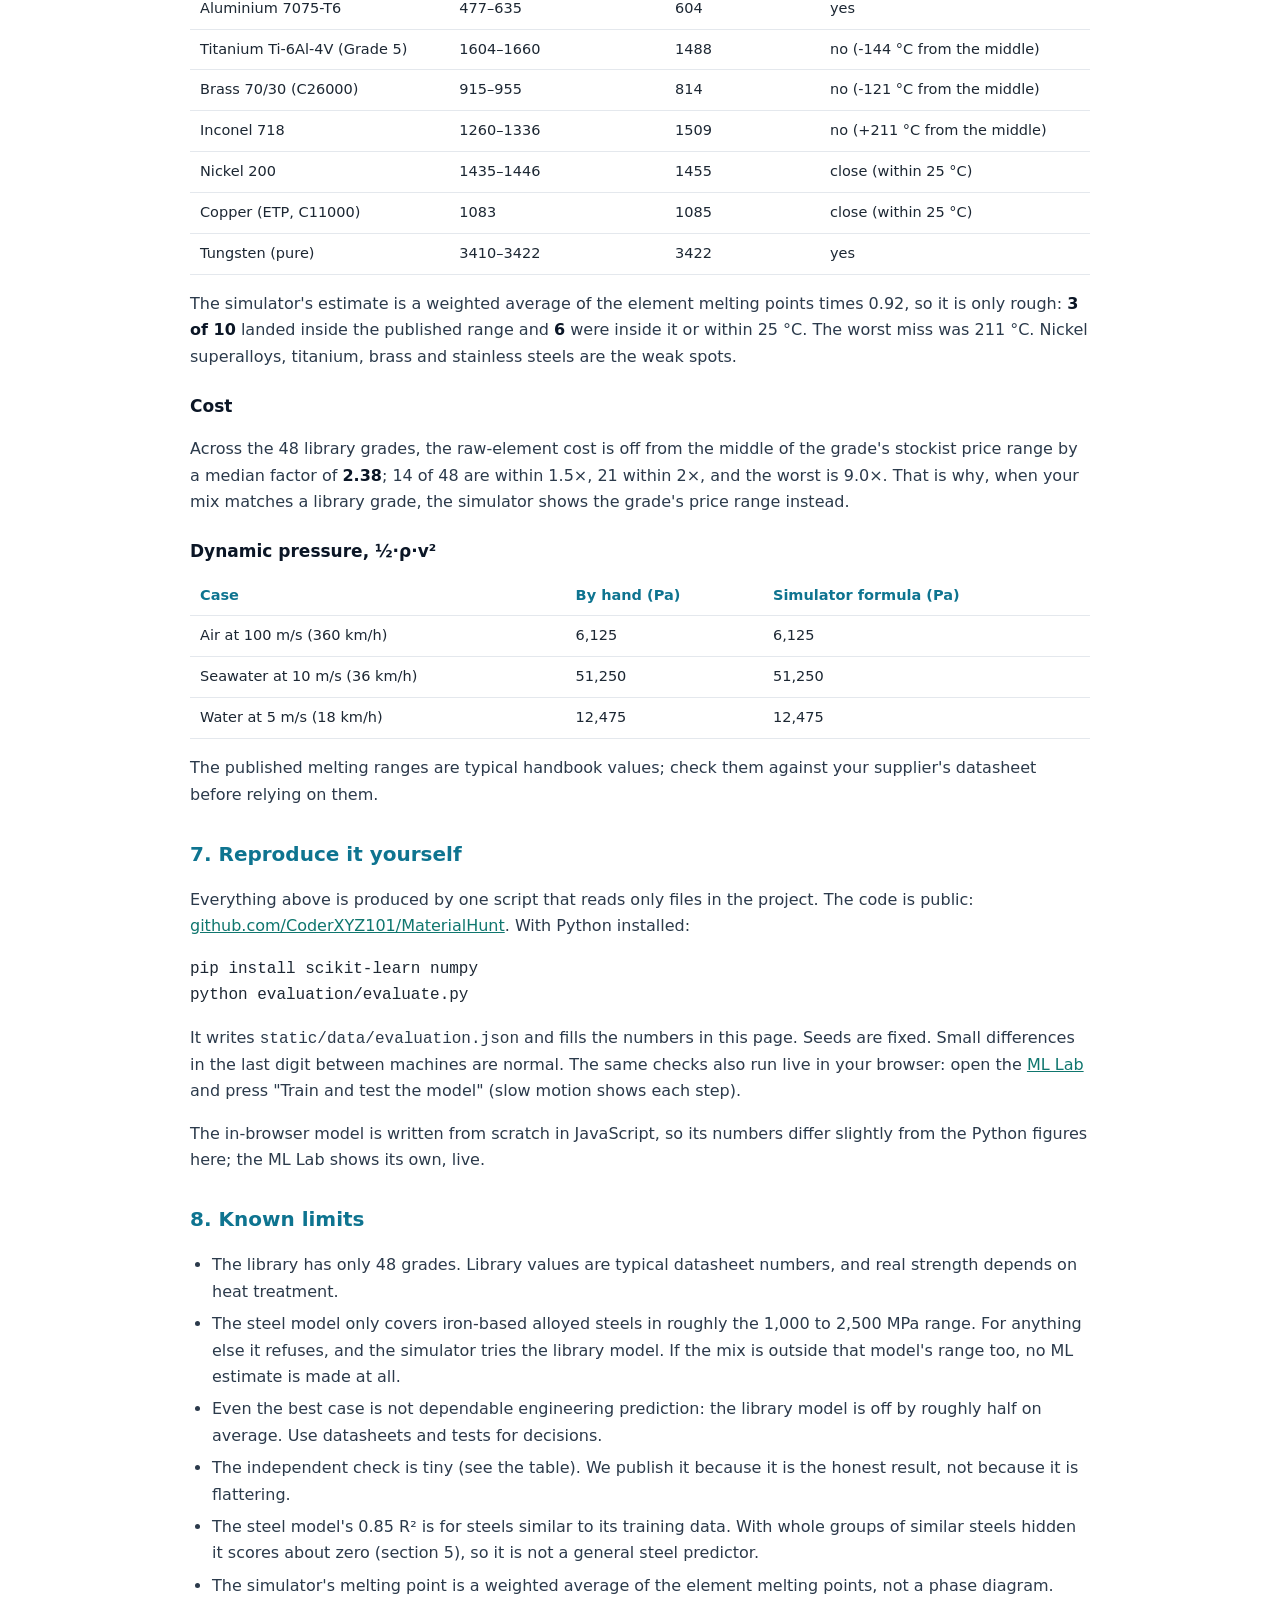
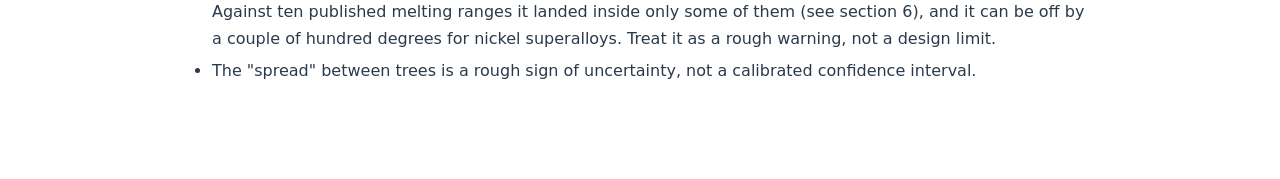
==== commit 667f1525: "Library model also learns from 456 public aluminium measurements (CC BY 4.0): aluminium grades 26% t" ====
--- a/static/evaluation.html
+++ b/static/evaluation.html
@@ -21,7 +21,7 @@
     <ol class="model-map">
       <li><strong>Your mix matches a library grade</strong> (total difference within 6 weight-percent): the grade's typical <strong>datasheet yield</strong>. This is a table value, not machine learning.</li>
       <li><strong>Otherwise, an iron-based alloyed steel inside the steel model's range</strong> (at least 40 atomic-% iron, only elements the model knows, and close to the 312 steels it learned from, whose yield strengths run from about 1,000 to 2,500 MPa): the <strong>steel model</strong> (extra-trees, 80 trees, trained on 312 measured steels).</li>
-      <li><strong>Otherwise, a mix inside the library model's range</strong> (close to compositions among the 48 library grades and the 312 steels): the <strong>library model</strong> (random forest, 80 trees, trained on the 48 library grades plus the 312 steels). A rough guide.</li>
+      <li><strong>Otherwise, a mix inside the library model's range</strong> (close to compositions among the 48 library grades, the 312 steels and the aluminium data): the <strong>library model</strong> (random forest, 80 trees, trained on the 48 library grades plus the 312 steels). A rough guide.</li>
       <li><strong>Otherwise</strong> (outside both models' ranges, or the Estimator switch is on Rules): <strong>no ML estimate is made</strong>. The rough composition formula is used (average error about 105%) and the verdict is marked low reliability.</li>
     </ol>
     <p>If you switch to <strong>My ML</strong>, the model you trained replaces steps 2 and 3 for the property it predicts.</p>
@@ -37,23 +37,25 @@
     <p><!--EVAL:indnote--><strong>Only 1 of the 48 library grades was inside the steel model's range</strong> (the other 47 are stainless, aluminium, nickel and other alloys it was not trained for). On that one grade the error was about 33%. One grade proves very little, and it shows the model is rough outside its training data. Library values are typical datasheet values, which depend on heat treatment; this is a small, honest check, not a proof.<!--/EVAL:indnote--></p>
 
     <h2>3. Library yield model: does more data help?</h2>
-    <p>A random forest predicting yield strength for the 48 library grades, tested by <strong>leave-one-out</strong> (each grade is predicted by a model that never saw it). The 312 measured steels are only ever added to the <em>training</em> side, so they cannot flatter the score.</p>
-    <table id="libTable"><thead><tr><th>Model</th><th>Average error (MPa)</th><th>Average % error</th><th>R²</th></tr></thead><tbody><!--EVAL:lib--><tr><td>Always guess the average</td><td>292</td><td>83%</td><td>-0.04</td></tr><tr><td>Trained on the other 47 grades only</td><td>216</td><td>46%</td><td>0.28</td></tr><tr><td>Trained on the other 47 grades plus the 312 measured steels</td><td>191</td><td>42%</td><td>0.51</td></tr><tr><td>Same, trained on the plain scale (the previous version: lower R², higher percent error)</td><td>181</td><td>47%</td><td>0.59</td></tr><tr><td>Same, with 400 trees instead of 80 (a bigger model: tried, no gain)</td><td>187</td><td>42%</td><td>0.51</td></tr><!--/EVAL:lib--></tbody></table>
+    <p>A random forest predicting yield strength for the 48 library grades, tested by <strong>leave-one-out</strong> (each grade is predicted by a model that never saw it). The 312 measured steels and the 456 public aluminium measurements are only ever added to the <em>training</em> side, so they cannot flatter the score.</p>
+    <table id="libTable"><thead><tr><th>Model</th><th>Average error (MPa)</th><th>Average % error</th><th>R²</th></tr></thead><tbody><!--EVAL:lib--><tr><td>Always guess the average</td><td>292</td><td>83%</td><td>-0.04</td></tr><tr><td>Trained on the other 47 grades only</td><td>215</td><td>45%</td><td>0.27</td></tr><tr><td>Trained on the other 47 grades plus the 312 measured steels (the version before the aluminium data)</td><td>189</td><td>42%</td><td>0.52</td></tr><tr><td>Trained on the other 47 grades plus the 312 steels plus 456 public aluminium measurements (the shipped model)</td><td>185</td><td>39%</td><td>0.46</td></tr><tr><td>Same, trained on the plain scale (the previous version: lower R², higher percent error)</td><td>177</td><td>48%</td><td>0.62</td></tr><tr><td>Same, with 400 trees instead of 80 (a bigger model: tried, no gain)</td><td>192</td><td>41%</td><td>0.44</td></tr><!--/EVAL:lib--></tbody></table>
 
-    <p><strong>The same question in the in-browser (JavaScript) version</strong>, 8-fold test on the 48 library grades, measured on the version that ships with the site: library grades only gave R² 0.22 and an average error of 221 MPa (46%); with the 312 steels added to the training side, R² 0.43 and 201 MPa (43%). Before we switched to training on log(value), the same test gave 53% and 54%, so the percentage error fell by about 8 to 11 points, while R² is a little lower. In the same browser test the other properties went from 35% to 33% (tensile and temperature) and price from 71% to 34%. The ML Lab recomputes these live on your device.</p>
+    <p><strong>The same question in the in-browser (JavaScript) version</strong>, 8-fold test on the 48 library grades, measured on the version that ships with the site: library grades only gave R² 0.22 and an average error of 221 MPa (46%); with the 312 steels added to the training side, R² 0.43 and 201 MPa (43%); with the 312 steels and the 456 aluminium measurements, R² 0.36 and 206 MPa (42%). Before we switched to training on log(value), the same test gave 53% and 54%, so the percentage error fell by about 8 to 11 points, while R² is a little lower. In the same browser test the other properties went from 35% to 33% (tensile and temperature) and price from 71% to 34%. The ML Lab recomputes these live on your device.</p>
+
+    <p><strong>The aluminium data.</strong> The 456 aluminium rows come from a public dataset (Bhat, Barnard and Birbilis, <em>Aluminium alloy dataset for supervised learning</em>, Mendeley Data, 2023, doi 10.17632/b6br4yk6r3.1, licence CC BY 4.0). We kept the peak-aged (T6-like) and strain-hardened (H-temper) rows, removed exact duplicates, and used them on the training side only. With each of our 7 aluminium library grades hidden in turn, the average yield error fell from <strong>26%</strong> to <strong>8%</strong>. Read this carefully: the public data holds many alloys of the same 2xxx, 5xxx, 6xxx and 7xxx series, so it shows what having aluminium data is worth, not how the model copes with a new kind of aluminium alloy. For all 48 grades the error moved from 42% to 39%, and R² from 0.52 to 0.46.</p>
 
     <h2>4. Known-material validation: reference, prediction, error</h2>
     <p>This is the plain test: take a material with a known value, hide it from the model, ask the model, and measure the error. Nothing is cherry-picked by result: the library grades are a fixed list of well-known alloys, and the steels are spread evenly from the weakest to the strongest of the 312.</p>
     <h3>Well-known library grades (the model did not see the grade it is predicting)</h3>
-    <table><thead><tr><th>Material</th><th>Reference yield (MPa)</th><th>Model predicted (MPa)</th><th>Error</th></tr></thead><tbody><!--EVAL:vlib--><tr><td>Mild steel E250</td><td>250</td><td>435</td><td>74%</td></tr><tr><td>Medium-carbon steel EN8</td><td>450</td><td>369</td><td>18%</td></tr><tr><td>Nickel-chrome-moly steel EN24 (4340)</td><td>1000</td><td>594</td><td>41%</td></tr><tr><td>Stainless steel 304</td><td>215</td><td>197</td><td>8%</td></tr><tr><td>Stainless steel 316L</td><td>200</td><td>249</td><td>24%</td></tr><tr><td>Stainless steel 17-4PH</td><td>1000</td><td>429</td><td>57%</td></tr><tr><td>Duplex stainless 2205</td><td>450</td><td>290</td><td>36%</td></tr><tr><td>Aluminium 6061-T6</td><td>275</td><td>229</td><td>17%</td></tr><tr><td>Aluminium 7075-T6</td><td>503</td><td>236</td><td>53%</td></tr><tr><td>Titanium Ti-6Al-4V (Grade 5)</td><td>880</td><td>509</td><td>42%</td></tr><tr><td>Brass 70/30 (C26000)</td><td>150</td><td>297</td><td>98%</td></tr><tr><td>Inconel 718</td><td>1035</td><td>476</td><td>54%</td></tr><tr><td>Maraging steel 18Ni300</td><td>1900</td><td>988</td><td>48%</td></tr><!--/EVAL:vlib--></tbody></table>
+    <table><thead><tr><th>Material</th><th>Reference yield (MPa)</th><th>Model predicted (MPa)</th><th>Error</th></tr></thead><tbody><!--EVAL:vlib--><tr><td>Mild steel E250</td><td>250</td><td>411</td><td>64%</td></tr><tr><td>Medium-carbon steel EN8</td><td>450</td><td>356</td><td>21%</td></tr><tr><td>Nickel-chrome-moly steel EN24 (4340)</td><td>1000</td><td>790</td><td>21%</td></tr><tr><td>Stainless steel 304</td><td>215</td><td>222</td><td>3%</td></tr><tr><td>Stainless steel 316L</td><td>200</td><td>257</td><td>28%</td></tr><tr><td>Stainless steel 17-4PH</td><td>1000</td><td>387</td><td>61%</td></tr><tr><td>Duplex stainless 2205</td><td>450</td><td>307</td><td>32%</td></tr><tr><td>Aluminium 6061-T6</td><td>275</td><td>278</td><td>1%</td></tr><tr><td>Aluminium 7075-T6</td><td>503</td><td>495</td><td>2%</td></tr><tr><td>Titanium Ti-6Al-4V (Grade 5)</td><td>880</td><td>287</td><td>67%</td></tr><tr><td>Brass 70/30 (C26000)</td><td>150</td><td>363</td><td>142%</td></tr><tr><td>Inconel 718</td><td>1035</td><td>439</td><td>58%</td></tr><tr><td>Maraging steel 18Ni300</td><td>1900</td><td>952</td><td>50%</td></tr><!--/EVAL:vlib--></tbody></table>
     <h3>Measured steels, evenly spaced by strength (out-of-fold predictions)</h3>
     <table><thead><tr><th>Composition (weight %)</th><th>Measured yield (MPa)</th><th>Model predicted (MPa)</th><th>Error</th></tr></thead><tbody><!--EVAL:vsteel--><tr><td>Fe81.2 Ni10.2 Cr5.2 Mo3.2</td><td>1019</td><td>1095</td><td>8%</td></tr><tr><td>Fe79.9 Ni18.1 Mn1.7</td><td>1137</td><td>1456</td><td>28%</td></tr><tr><td>Fe70.9 Cr15.7 Co7.4 Ni4.1 Si1.7</td><td>1206</td><td>1181</td><td>2%</td></tr><tr><td>Fe75.8 Cr12.5 Ni8.3 Mo2.2 Al1.1</td><td>1269</td><td>1310</td><td>3%</td></tr><tr><td>Fe79.4 Ni17.8 Si2.6</td><td>1309</td><td>1346</td><td>3%</td></tr><tr><td>Fe71.9 Co14.2 Cr6.8 Ni2.8 Mo2.4 W1.3</td><td>1371</td><td>1443</td><td>5%</td></tr><tr><td>Fe66.7 Cr14.4 Co13.5 Mo5.2</td><td>1461</td><td>1415</td><td>3%</td></tr><tr><td>Fe77.3 Ni18.2 Mo3.1 Ti1.3</td><td>1599</td><td>1611</td><td>1%</td></tr><tr><td>Fe70.7 Co13.5 Ni11.3 Cr3.1 Mo1.2</td><td>1744</td><td>1782</td><td>2%</td></tr><tr><td>Fe63.8 Ni18.0 Co12.0 Mo3.6 Ti1.9 V0.5</td><td>2402</td><td>2424</td><td>1%</td></tr><!--/EVAL:vsteel--></tbody></table>
     <p><strong>How to read this:</strong> on the steels the model is usually within a few percent of the measurement, because they are alike and plentiful. On the varied library grades the errors are large for some alloys. That is why the library model is labelled a rough guide and why the Simulator prefers a grade's datasheet value whenever your mix matches one. You can repeat the test yourself with the script below, or watch it happen live in the <a href="/" data-view-link="ml">ML Lab</a>.</p>
 
     <h2>5. Across material families: leave one family out</h2>
     <p>A tougher test than leave-one-out. Here <strong>every grade of a family is hidden at once</strong> (for example all 12 stainless steels), the library model trains on the other families plus the 312 steels, and then predicts the hidden family. This is what happens when someone asks about a kind of alloy the model has never seen.</p>
-    <p><!--EVAL:famsum-->Overall, with whole families hidden, the library model's average error is <strong>65%</strong> and R² is <strong>0.25</strong> (compare 42% and 0.51 when only single grades are hidden).<!--/EVAL:famsum--></p>
-    <table><thead><tr><th>Hidden family</th><th>Grades</th><th>Whole family hidden</th><th>Only one grade hidden (others of the family seen)</th><th>"Guess the average" error</th></tr></thead><tbody><!--EVAL:fam--><tr><td>Carbon steel</td><td>3</td><td>23%</td><td>31%</td><td>45%</td></tr><tr><td>Low-alloy steel</td><td>3</td><td>47%</td><td>36%</td><td>43%</td></tr><tr><td>Tool steel</td><td>2</td><td>52%</td><td>34%</td><td>69%</td></tr><tr><td>Specialty steel</td><td>1</td><td>49%</td><td>48%</td><td>77%</td></tr><tr><td>Cast iron</td><td>1</td><td>139%</td><td>154%</td><td>138%</td></tr><tr><td>Stainless steel</td><td>12</td><td>125%</td><td>38%</td><td>112%</td></tr><tr><td>Aluminium</td><td>7</td><td>28%</td><td>29%</td><td>96%</td></tr><tr><td>Titanium</td><td>2</td><td>42%</td><td>62%</td><td>58%</td></tr><tr><td>Copper alloy</td><td>5</td><td>84%</td><td>67%</td><td>143%</td></tr><tr><td>Nickel superalloy</td><td>5</td><td>23%</td><td>20%</td><td>41%</td></tr><tr><td>Nickel alloy</td><td>3</td><td>48%</td><td>60%</td><td>118%</td></tr><tr><td>Cobalt alloy</td><td>1</td><td>17%</td><td>14%</td><td>28%</td></tr><tr><td>Refractory metal</td><td>2</td><td>34%</td><td>38%</td><td>28%</td></tr><tr><td>Magnesium</td><td>1</td><td>55%</td><td>72%</td><td>138%</td></tr><!--/EVAL:fam--></tbody></table>
+    <p><!--EVAL:famsum-->Overall, with whole families hidden, the library model's average error is <strong>61%</strong> and R² is <strong>0.24</strong> (compare 39% and 0.46 when only single grades are hidden).<!--/EVAL:famsum--></p>
+    <table><thead><tr><th>Hidden family</th><th>Grades</th><th>Whole family hidden</th><th>Only one grade hidden (others of the family seen)</th><th>"Guess the average" error</th></tr></thead><tbody><!--EVAL:fam--><tr><td>Carbon steel</td><td>3</td><td>28%</td><td>29%</td><td>45%</td></tr><tr><td>Low-alloy steel</td><td>3</td><td>38%</td><td>24%</td><td>43%</td></tr><tr><td>Tool steel</td><td>2</td><td>50%</td><td>39%</td><td>69%</td></tr><tr><td>Specialty steel</td><td>1</td><td>58%</td><td>50%</td><td>77%</td></tr><tr><td>Cast iron</td><td>1</td><td>150%</td><td>149%</td><td>138%</td></tr><tr><td>Stainless steel</td><td>12</td><td>108%</td><td>31%</td><td>112%</td></tr><tr><td>Aluminium</td><td>7</td><td>7%</td><td>8%</td><td>96%</td></tr><tr><td>Titanium</td><td>2</td><td>35%</td><td>56%</td><td>58%</td></tr><tr><td>Copper alloy</td><td>5</td><td>108%</td><td>71%</td><td>143%</td></tr><tr><td>Nickel superalloy</td><td>5</td><td>20%</td><td>21%</td><td>41%</td></tr><tr><td>Nickel alloy</td><td>3</td><td>44%</td><td>64%</td><td>118%</td></tr><tr><td>Cobalt alloy</td><td>1</td><td>43%</td><td>33%</td><td>28%</td></tr><tr><td>Refractory metal</td><td>2</td><td>48%</td><td>45%</td><td>28%</td></tr><tr><td>Magnesium</td><td>1</td><td>108%</td><td>116%</td><td>138%</td></tr><!--/EVAL:fam--></tbody></table>
     <p><strong>What this means:</strong> the library model does not carry over from one family to another. In several families it does worse than guessing the average. That is why the simulator refuses an ML estimate when a mix is far from anything the model learned, and why it prefers the datasheet value for a grade it knows.</p>
     <p><strong>Why Max and Ultra train on your own data:</strong> compare the two error columns. When some of a family has been seen (fourth column), the error is usually lower than when the whole family is hidden (third column), and sometimes much lower (stainless steel falls from 125% to 38%). It does not help in every family: for titanium, cobalt, nickel alloys and magnesium there were too few grades to learn from. Accuracy comes from having data of the kind you ask about, not from a bigger model (a 400-tree model did no better, see section 3).</p>
 
